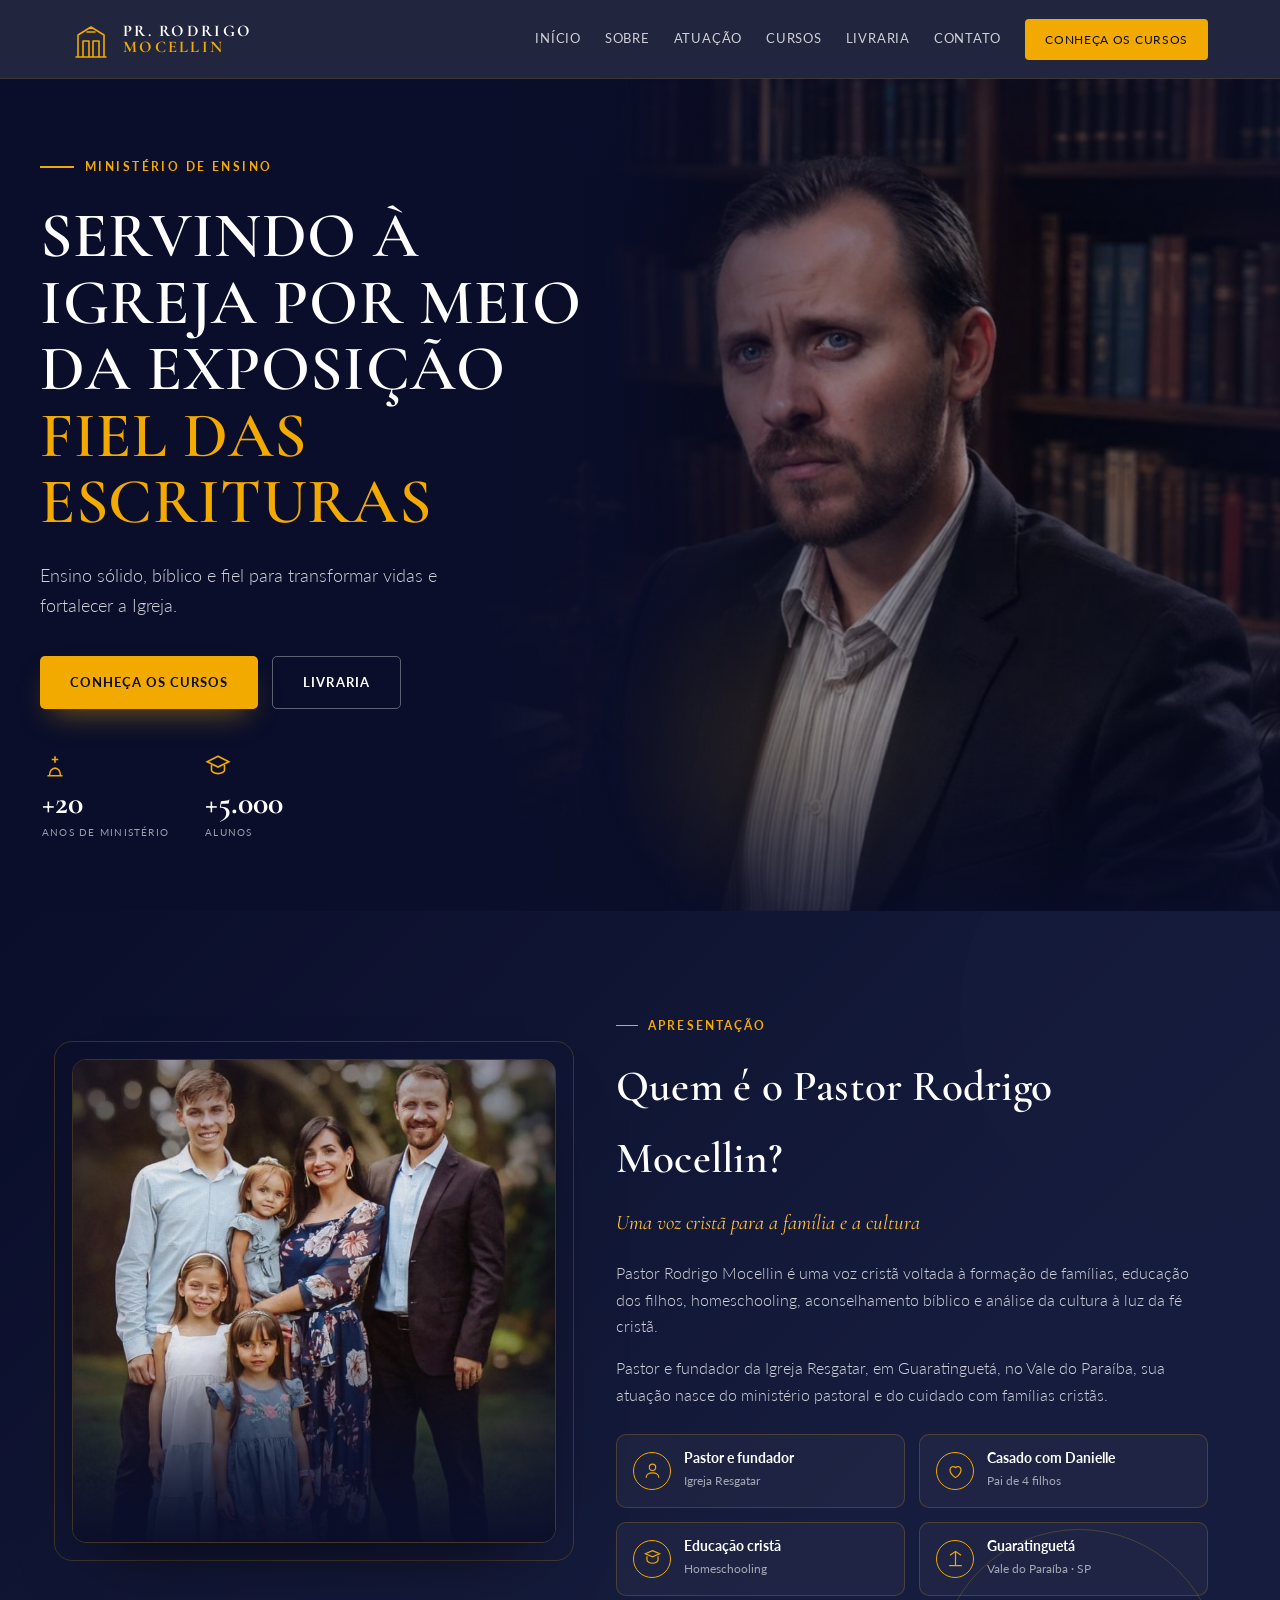
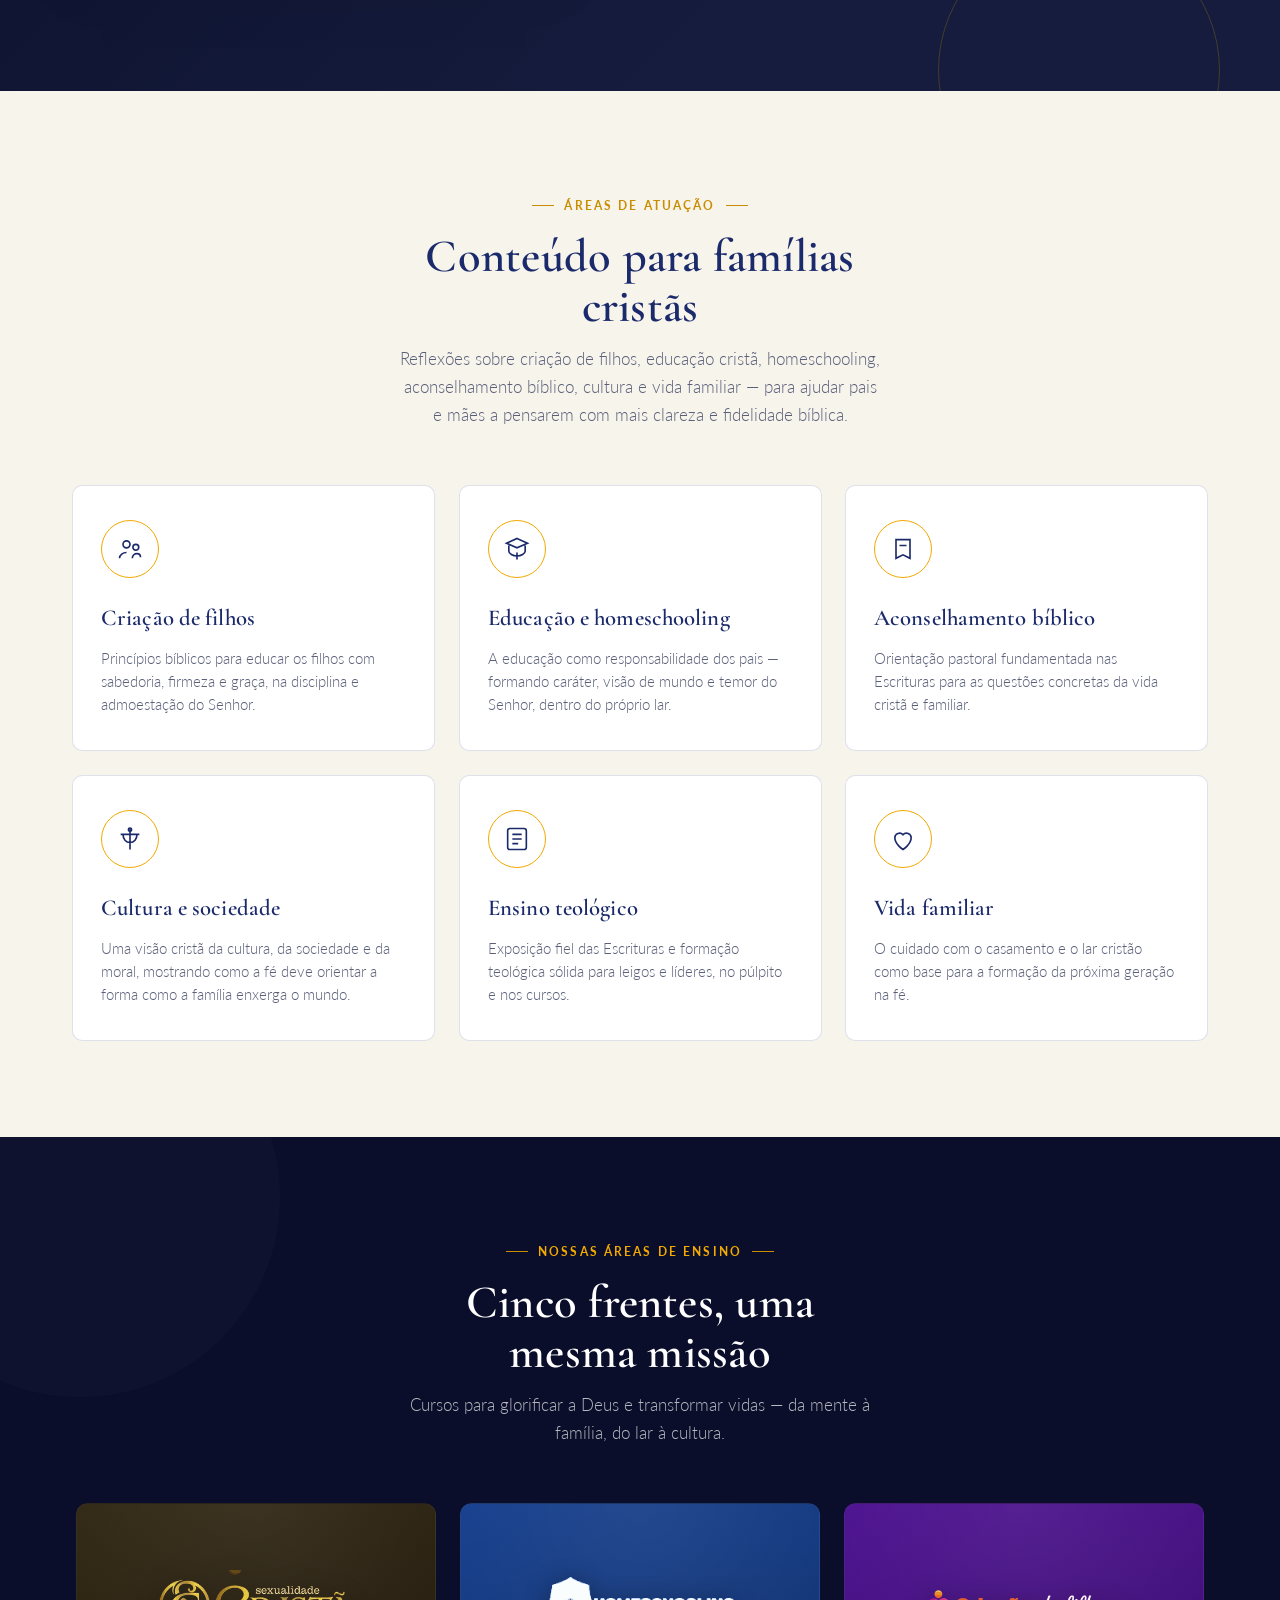
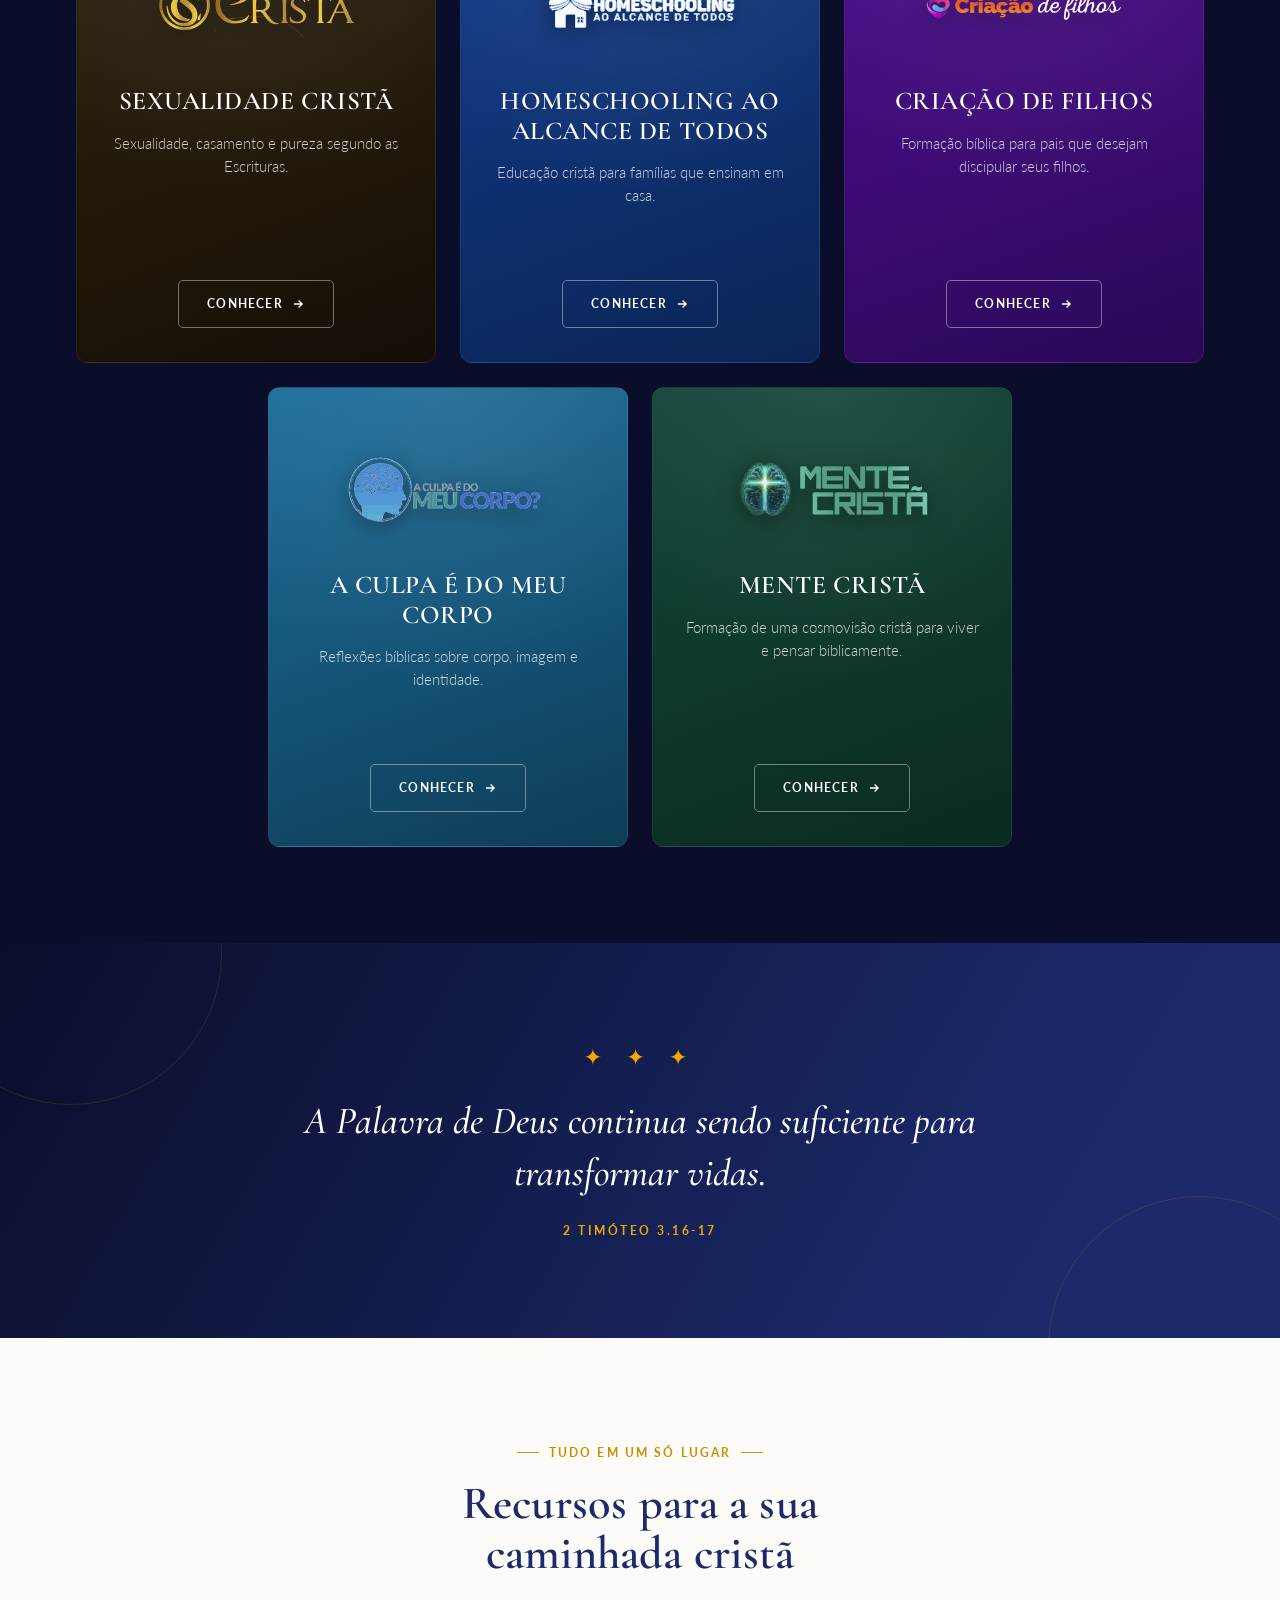
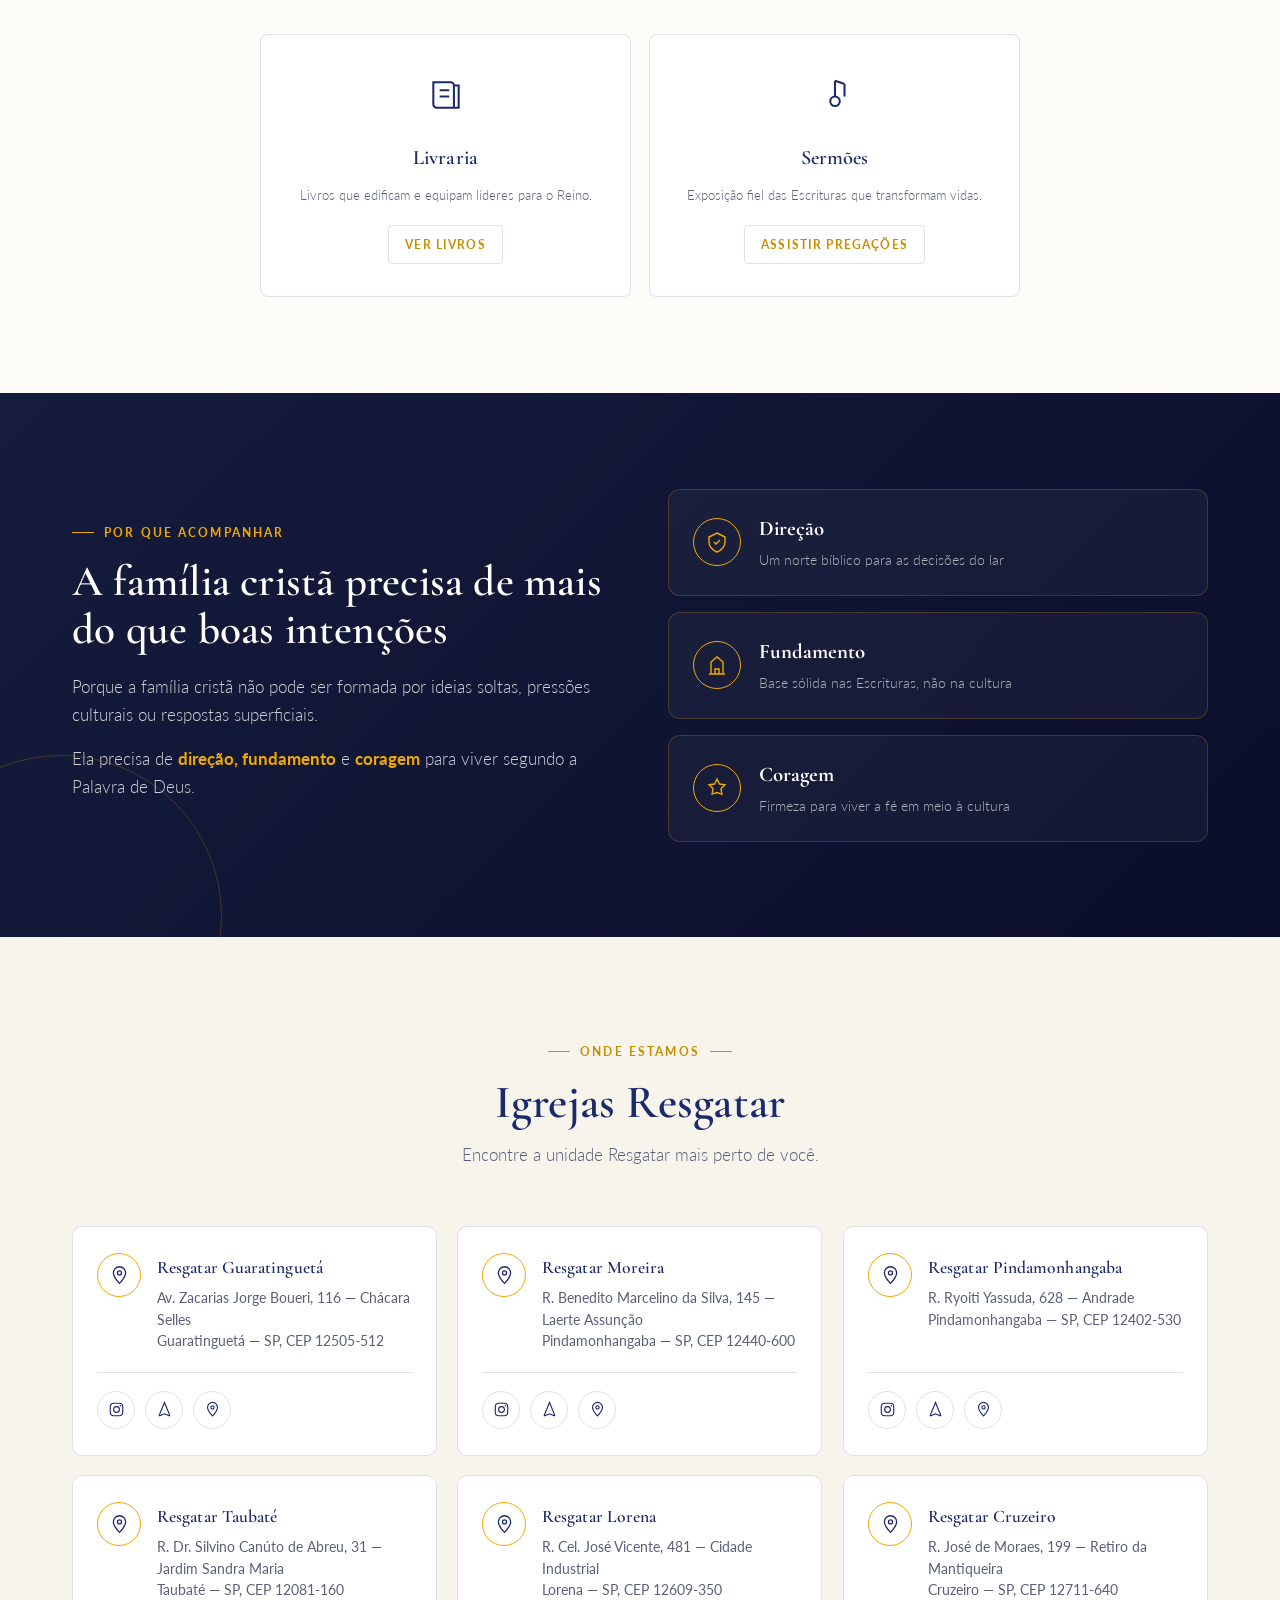
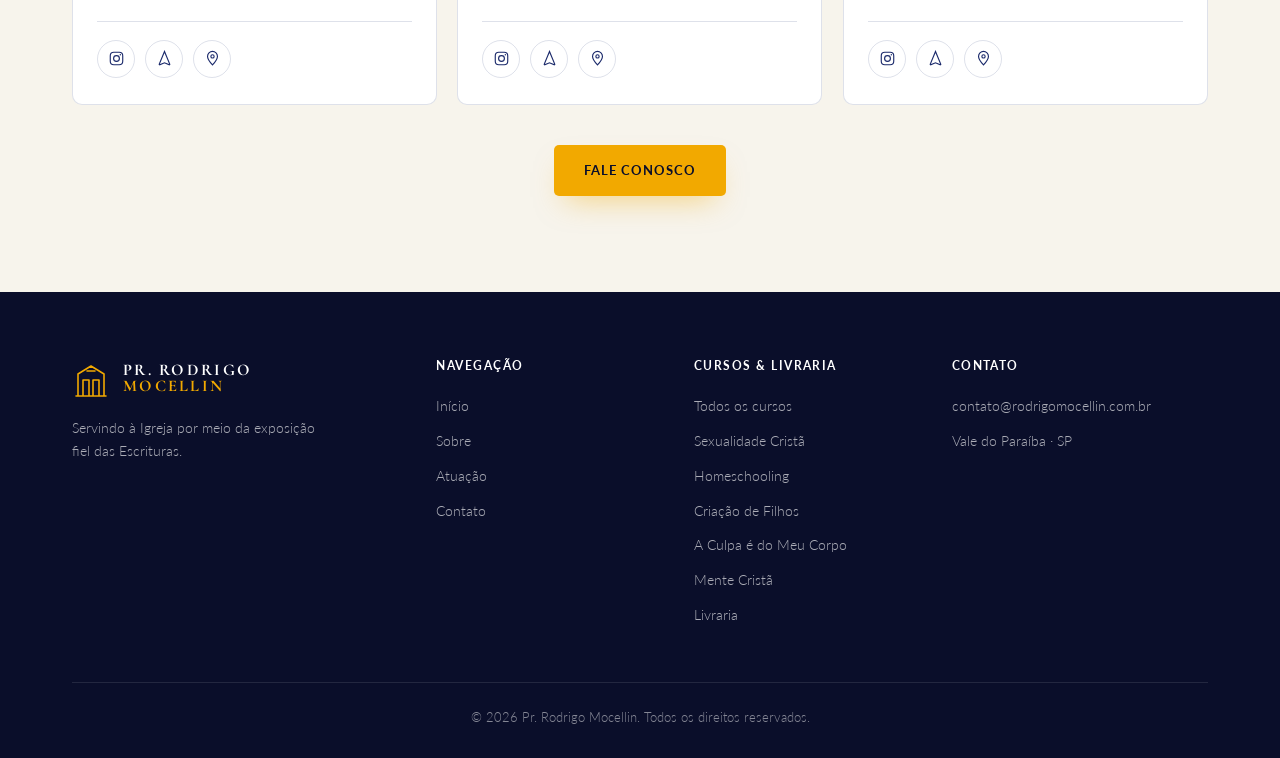
==== index.html @ e019bb08 "Prepara Black Friday (desligada ate configurar datas e links) - black-friday.js: configuracao centra" ====
<!DOCTYPE html>
<html lang="pt-BR">
<head>
<meta charset="UTF-8">
<meta name="viewport" content="width=device-width, initial-scale=1.0">
<title>Pr. Rodrigo Mocellin — Servindo à Igreja pela exposição fiel das Escrituras</title>
<meta name="description" content="Voz cristã voltada à formação de famílias, educação dos filhos, homeschooling, aconselhamento bíblico e análise da cultura à luz da fé cristã.">
<link rel="canonical" href="https://prmocellin.netlify.app/">
<link rel="icon" type="image/svg+xml" href="data:image/svg+xml,%3Csvg xmlns='http://www.w3.org/2000/svg' viewBox='0 0 44 44'%3E%3Crect width='44' height='44' rx='9' fill='%230A0E2A'/%3E%3Cpath d='M7 40h30M9 40V18l13-8 13 8v22M14 40V24h6v16M24 40V24h6v16M18 15h8' stroke='%23F2A900' stroke-width='1.8' stroke-linecap='round' stroke-linejoin='round' fill='none'/%3E%3C/svg%3E">
<meta property="og:type" content="website">
<meta property="og:locale" content="pt_BR">
<meta property="og:site_name" content="Pr. Rodrigo Mocellin">
<meta property="og:title" content="Pr. Rodrigo Mocellin — Servindo à Igreja pela exposição fiel das Escrituras">
<meta property="og:description" content="Voz cristã voltada à formação de famílias, educação dos filhos, homeschooling, aconselhamento bíblico e análise da cultura à luz da fé cristã.">
<meta property="og:url" content="https://prmocellin.netlify.app/">
<meta property="og:image" content="https://prmocellin.netlify.app/og-image.jpg">
<meta property="og:image:width" content="1200">
<meta property="og:image:height" content="630">
<meta name="twitter:card" content="summary_large_image">
<meta name="twitter:title" content="Pr. Rodrigo Mocellin — Servindo à Igreja pela exposição fiel das Escrituras">
<meta name="twitter:description" content="Voz cristã voltada à formação de famílias, educação dos filhos, homeschooling, aconselhamento bíblico e análise da cultura à luz da fé cristã.">
<meta name="twitter:image" content="https://prmocellin.netlify.app/og-image.jpg">
<link rel="preconnect" href="https://fonts.googleapis.com">
<link rel="preconnect" href="https://fonts.gstatic.com" crossorigin>
<link href="https://fonts.googleapis.com/css2?family=Cormorant+Garamond:ital,wght@0,400;0,500;0,600;0,700;1,400;1,500&family=Lato:wght@300;400;700;900&display=swap" rel="stylesheet">
<style>
  :root{
    --navy:#1B2A6B;--navy-2:#24357F;--dark:#0A0E2A;--dark-2:#111633;--dark-3:#161C3D;
    --gold:#F2A900;--gold-soft:#FFC13D;--gold-deep:#C98D00;
    --cream:#F7F4EC;--cream-2:#EFEADD;--paper:#FCFBF8;
    --ink:#14172E;--muted:#5B6079;--line:rgba(27,42,107,.14);--line-d:rgba(242,169,0,.22);
    --display:'Cormorant Garamond',Georgia,serif;--body:'Lato',system-ui,sans-serif;
  }
  *{margin:0;padding:0;box-sizing:border-box}
  html{scroll-behavior:smooth}
  html{overflow-x:hidden}
  body{font-family:var(--body);color:var(--ink);background:var(--paper);line-height:1.65;-webkit-font-smoothing:antialiased;overflow-x:hidden}
  a{color:inherit;text-decoration:none}img{max-width:100%;display:block}
  .wrap{max-width:1200px;margin:0 auto;padding:0 32px}
  h1,h2,h3,h4{font-family:var(--display);font-weight:600;letter-spacing:.005em}
  .orn-line{display:inline-block;width:70px;height:3px;background:var(--gold);border-radius:2px}
  /* Header */
  header{position:sticky;top:0;z-index:60;background:rgba(10,14,42,.9);backdrop-filter:blur(12px);border-bottom:1px solid rgba(242,169,0,.14)}
  .nav{display:flex;align-items:center;justify-content:space-between;height:78px;gap:24px}
  .logo-mark{display:flex;align-items:center;gap:13px;color:#fff;flex:none}
  .logo-ico{width:38px;height:44px;flex:none}.logo-ico svg{width:100%;height:100%}
  .logo-mark .lt{font-family:var(--display);line-height:1;font-weight:700}
  .logo-mark .lt .a{font-size:1.02rem;letter-spacing:.14em;color:#fff}
  .logo-mark .lt .b{font-size:1.02rem;letter-spacing:.14em;color:var(--gold)}
  .nav-links{display:flex;gap:24px;align-items:center;margin-left:auto}
  .nav-links a{font-size:.8rem;letter-spacing:.06em;text-transform:uppercase;color:rgba(255,255,255,.78);font-weight:400;transition:color .2s}
  .nav-links a:hover{color:var(--gold)}
  .nav-cta{position:relative;overflow:hidden;background:var(--gold);color:var(--dark)!important;padding:11px 20px;border-radius:4px;font-size:.72rem!important;font-weight:700;letter-spacing:.08em}
  .nav-cta:hover{background:var(--gold-soft)}
  .menu-btn{display:none;background:none;border:0;cursor:pointer;font-size:1.5rem;color:#fff}
  /* menu mobile drawer */
  .mobile-menu{position:fixed;inset:0;z-index:70;background:rgba(10,14,42,.98);backdrop-filter:blur(8px);display:flex;flex-direction:column;padding:90px 32px 40px;transform:translateX(100%);transition:transform .35s cubic-bezier(.22,.61,.36,1);visibility:hidden}
  .mobile-menu.open{transform:translateX(0);visibility:visible}
  .mobile-menu a{color:#fff;font-family:var(--display);font-size:1.5rem;padding:16px 0;border-bottom:1px solid rgba(255,255,255,.1);transition:color .2s}
  .mobile-menu a:hover,.mobile-menu a:active{color:var(--gold)}
  .mobile-menu .mm-cta{margin-top:24px;background:var(--gold);color:var(--dark);text-align:center;border-radius:6px;border:0;font-family:var(--body);font-weight:700;text-transform:uppercase;font-size:.9rem;letter-spacing:.06em}
  .mm-close{position:absolute;top:22px;right:26px;background:none;border:0;color:#fff;font-size:2.2rem;cursor:pointer;line-height:1}
  /* Hero */
  .hero{position:relative;background:var(--dark);color:#fff;overflow:hidden;min-height:640px;display:flex;align-items:center}
  .hero-bg{position:absolute;inset:0;z-index:0}
  .hero-bg img{position:absolute;right:0;top:0;height:100%;width:62%;object-fit:cover;object-position:center 20%}
  /* degradê que funde a foto ao fundo escuro pela esquerda e bordas */
  .hero-bg::after{content:"";position:absolute;inset:0;background:linear-gradient(90deg,var(--dark) 0%,var(--dark) 38%,rgba(10,14,42,.92) 48%,rgba(10,14,42,.45) 64%,rgba(10,14,42,.35) 82%,rgba(10,14,42,.6) 100%)}
  .hero-bg::before{content:"";position:absolute;inset:0;z-index:1;background:linear-gradient(180deg,rgba(10,14,42,.4) 0%,transparent 20%,transparent 75%,rgba(10,14,42,.75) 100%)}
  .hero-inner{display:grid;grid-template-columns:1fr;gap:40px;align-items:center;padding:70px 0;position:relative;z-index:2;width:100%}
  .hero-copy{max-width:600px}
  .hero .eyebrow{display:inline-flex;align-items:center;gap:11px;font-size:.76rem;font-weight:700;letter-spacing:.2em;text-transform:uppercase;color:var(--gold);margin-bottom:26px;font-family:var(--body)}
  .hero .eyebrow::before{content:"";width:34px;height:2px;background:var(--gold)}
  .hero h1{font-weight:600;font-size:clamp(2.6rem,5vw,4rem);line-height:1.04;letter-spacing:.01em;margin-bottom:24px;text-transform:uppercase}
  .hero h1 .gold{color:var(--gold)}
  .hero p.lead{font-size:1.14rem;color:rgba(255,255,255,.8);max-width:44ch;margin-bottom:36px;font-weight:300}
  .btn-row{display:flex;gap:14px;flex-wrap:wrap}
  .btn{display:inline-flex;align-items:center;gap:9px;padding:15px 30px;border-radius:5px;font-weight:700;font-size:.8rem;letter-spacing:.08em;text-transform:uppercase;transition:transform .18s,box-shadow .18s,background .2s;cursor:pointer;border:0;font-family:var(--body)}
  .btn-primary{background:var(--gold);color:var(--dark);box-shadow:0 14px 30px -12px rgba(242,169,0,.5)}
  .btn-primary:hover{transform:translateY(-2px);background:var(--gold-soft)}
  .btn-ghost{border:1.5px solid rgba(255,255,255,.34);color:#fff}
  .btn-ghost:hover{border-color:var(--gold);color:var(--gold)}
  /* Hero photo com biblioteca */
  .hero-photo{position:relative;justify-self:center;width:440px;max-width:100%}
  .hero-photo .lib{position:absolute;inset:-30px -20px 0 -20px;border-radius:16px;overflow:hidden;z-index:0}
  .hero-photo .lib img{width:100%;height:100%;object-fit:cover}
  .hero-photo .lib::after{content:"";position:absolute;inset:0;background:linear-gradient(180deg,rgba(10,14,42,.2) 40%,rgba(10,14,42,.95));}
  .hero-photo .person{position:relative;z-index:1;width:100%}
  .hero-photo .person img{width:100%;-webkit-mask-image:linear-gradient(180deg,#000 82%,transparent);mask-image:linear-gradient(180deg,#000 82%,transparent)}
  .hero-photo .ring{position:absolute;z-index:2;width:130px;height:130px;border:1.5px solid var(--line-d);border-radius:50%;bottom:30px;right:-24px}
  .hero-photo .quote{position:absolute;z-index:3;left:-24px;bottom:60px;background:rgba(10,14,42,.9);border:1px solid var(--line-d);border-radius:10px;padding:14px 18px;max-width:210px;backdrop-filter:blur(4px)}
  .hero-photo .quote p{font-family:var(--display);font-style:italic;font-size:1rem;color:#fff;line-height:1.3}
  .hero-photo .quote span{font-size:.66rem;letter-spacing:.14em;text-transform:uppercase;color:var(--gold);font-weight:700}
  /* Stats */
  .stats{background:var(--dark-2);border-top:1px solid rgba(242,169,0,.16);border-bottom:1px solid rgba(242,169,0,.16)}
  .stats-grid{display:grid;grid-template-columns:repeat(4,1fr);gap:20px;padding:34px 0}
  .stat{text-align:center;position:relative}
  .stat:not(:last-child)::after{content:"";position:absolute;right:-10px;top:14%;height:72%;width:1px;background:rgba(255,255,255,.12)}
  .stat .n{font-family:var(--display);font-size:2.5rem;font-weight:700;color:var(--gold);line-height:1}
  .stat .l{font-size:.72rem;letter-spacing:.14em;text-transform:uppercase;color:rgba(255,255,255,.62);margin-top:8px}
  /* Section base */
  section.blk{padding:96px 0}
  .sec-head{text-align:center;max-width:54ch;margin:0 auto 56px}
  .sec-head .kick{display:inline-flex;align-items:center;gap:10px;font-size:.74rem;font-weight:700;letter-spacing:.18em;text-transform:uppercase;color:var(--gold-deep);margin-bottom:16px;font-family:var(--body)}
  .sec-head .kick::before,.sec-head .kick::after{content:"";width:22px;height:1px;background:var(--gold-deep)}
  .sec-head h2{font-size:clamp(2.1rem,3.8vw,2.9rem);color:var(--navy);line-height:1.08}
  .sec-head.on-dark h2{color:#fff}
  .sec-head p{color:var(--muted);margin-top:14px;font-size:1.05rem;font-weight:300}
  .sec-head.on-dark p{color:rgba(255,255,255,.72)}
  /* SOBRE / Apresentação (dark, foto + texto) */
  .about{background:linear-gradient(135deg,var(--dark),var(--dark-3) 70%);color:#fff;position:relative;overflow:hidden}
  .about::before{content:"";position:absolute;width:440px;height:440px;border-radius:50%;background:#161C3D;opacity:.5;top:-120px;right:-120px}
  .about::after{content:"";position:absolute;width:280px;height:280px;border-radius:50%;border:1px solid var(--line-d);bottom:-120px;right:60px}
  .about-grid{display:grid;grid-template-columns:.9fr 1.1fr;gap:60px;align-items:center;position:relative;z-index:2}
  .about-photo{position:relative}
  .about-photo::before{content:"";position:absolute;inset:-18px;border:1.5px solid var(--line-d);border-radius:18px;z-index:0}
  .about-photo .person{position:relative;z-index:1;border-radius:14px;overflow:hidden;border:1px solid var(--line-d);box-shadow:0 30px 70px -30px rgba(0,0,0,.7)}
  .about-photo .person img{width:100%;height:auto;display:block}
  /* suavização da foto de família: degradê nas bordas para fundir com a seção escura */
  .about-photo .person-family::after{content:"";position:absolute;inset:0;background:
    linear-gradient(180deg,rgba(10,14,42,.35) 0%,transparent 22%,transparent 62%,rgba(10,14,42,.55) 88%,rgba(10,14,42,.85) 100%),
    linear-gradient(90deg,rgba(10,14,42,.4) 0%,transparent 16%,transparent 84%,rgba(10,14,42,.4) 100%);
    pointer-events:none}
  .about-photo .person-family img{filter:saturate(.92) contrast(.98)}
  .about-photo .fam-fade{position:absolute;left:0;right:0;bottom:0;height:40%;z-index:2;background:linear-gradient(180deg,transparent,rgba(10,14,42,.9));pointer-events:none}
  .about .kick{color:var(--gold);display:inline-flex;align-items:center;gap:10px;font-size:.74rem;font-weight:700;letter-spacing:.18em;text-transform:uppercase;margin-bottom:16px}
  .about .kick::before{content:"";width:22px;height:1px;background:var(--gold)}
  .about h2{font-size:clamp(2rem,3.6vw,2.7rem);margin-bottom:12px}
  .about .sub{color:var(--gold-soft);font-family:var(--display);font-style:italic;font-size:1.3rem;margin-bottom:20px}
  .about p{color:rgba(255,255,255,.8);margin-bottom:16px;font-weight:300}
  .about-facts{display:grid;grid-template-columns:1fr 1fr;gap:14px;margin-top:26px}
  .fact{display:flex;align-items:center;gap:13px;background:rgba(255,255,255,.04);border:1px solid var(--line-d);border-radius:10px;padding:14px 16px}
  .fact .fi{width:38px;height:38px;border:1.5px solid var(--gold);border-radius:50%;display:grid;place-items:center;flex:none}
  .fact .fi svg{width:19px;height:19px;stroke:var(--gold);stroke-width:1.5;fill:none}
  .fact b{font-size:.9rem;color:#fff;font-weight:700;display:block;line-height:1.2}
  .fact span{font-size:.76rem;color:rgba(255,255,255,.6)}
  /* Pilares (temas de atuação) — cards claros */
  .pillars{background:var(--cream)}
  .pillars-grid{display:grid;grid-template-columns:repeat(3,1fr);gap:24px}
  .pillar{background:#fff;border:1px solid var(--line);border-radius:10px;padding:34px 28px;transition:transform .2s,box-shadow .2s,border-color .2s;position:relative;overflow:hidden}
  .pillar::before{content:"";position:absolute;top:0;left:0;width:100%;height:3px;background:var(--gold);transform:scaleX(0);transform-origin:left;transition:transform .25s}
  .pillar:hover{transform:translateY(-5px);box-shadow:0 24px 48px -26px rgba(27,42,107,.4);border-color:var(--gold)}
  .pillar:hover::before{transform:scaleX(1)}
  .pillar .pi{width:58px;height:58px;border:1.5px solid var(--gold);border-radius:50%;display:grid;place-items:center;margin-bottom:22px}
  .pillar .pi svg{width:28px;height:28px;stroke:var(--navy);stroke-width:1.4;fill:none}
  .pillar h3{font-size:1.42rem;color:var(--navy);margin-bottom:10px}
  .pillar p{font-size:.92rem;color:var(--muted);font-weight:300;line-height:1.55}
  /* Verse */
  .verse{background:linear-gradient(120deg,var(--dark),var(--navy) 80%);color:#fff;text-align:center;position:relative;overflow:hidden}
  .verse::before,.verse::after{content:"";position:absolute;width:300px;height:300px;border-radius:50%;border:1px solid rgba(242,169,0,.14)}
  .verse::before{top:-140px;left:-80px}.verse::after{bottom:-160px;right:-70px}
  .verse .wrap{position:relative;max-width:830px}
  .verse .orn{color:var(--gold);font-size:1.4rem;letter-spacing:.4em;margin-bottom:20px}
  .verse blockquote{font-family:var(--display);font-style:italic;font-size:clamp(1.6rem,3.2vw,2.4rem);line-height:1.35;font-weight:500}
  .verse cite{display:block;margin-top:22px;font-style:normal;font-size:.78rem;letter-spacing:.2em;text-transform:uppercase;color:var(--gold);font-family:var(--body);font-weight:700}
  /* Hub cards */
  .hub{background:var(--paper)}
  .hub-grid{display:grid;grid-template-columns:repeat(2,1fr);gap:18px;max-width:760px;margin:0 auto}
  .hub-card{background:#fff;border:1px solid var(--line);border-radius:8px;padding:32px 22px;text-align:center;transition:transform .2s,box-shadow .2s,border-color .2s;display:flex;flex-direction:column;align-items:center}
  .hub-card:hover{transform:translateY(-5px);box-shadow:0 22px 44px -24px rgba(27,42,107,.4);border-color:var(--gold)}
  .hub-ico{width:56px;height:56px;display:grid;place-items:center;margin-bottom:18px}
  .hub-ico svg{width:38px;height:38px;stroke:var(--navy);stroke-width:1.3;fill:none}
  .hub-card h3{font-size:1.28rem;color:var(--navy);margin-bottom:10px}
  .hub-card p{font-size:.84rem;color:var(--muted);margin-bottom:20px;flex:1;font-weight:300;line-height:1.5}
  .hub-card .lk{font-size:.72rem;font-weight:700;letter-spacing:.1em;text-transform:uppercase;color:var(--gold-deep);border:1.5px solid var(--line);padding:9px 16px;border-radius:4px;transition:background .2s,color .2s,border-color .2s}
  .hub-card:hover .lk{background:var(--navy);color:#fff;border-color:var(--navy)}
  /* Why follow (dark, com destaque dourado) */
  .why{background:linear-gradient(135deg,var(--dark-3),var(--dark));color:#fff;position:relative;overflow:hidden}
  .why::after{content:"";position:absolute;width:320px;height:320px;border-radius:50%;border:1px solid var(--line-d);bottom:-140px;left:-100px}
  .why-grid{display:grid;grid-template-columns:1fr 1fr;gap:56px;align-items:center;position:relative;z-index:2}
  .why .kick{color:var(--gold);display:inline-flex;align-items:center;gap:10px;font-size:.74rem;font-weight:700;letter-spacing:.18em;text-transform:uppercase;margin-bottom:16px}
  .why .kick::before{content:"";width:22px;height:1px;background:var(--gold)}
  .why h2{font-size:clamp(2rem,3.6vw,2.7rem);margin-bottom:20px;line-height:1.1}
  .why p{color:rgba(255,255,255,.8);font-weight:300;font-size:1.06rem;margin-bottom:16px}
  .why p .hl{color:var(--gold);font-weight:700}
  .why-pillars{display:flex;flex-direction:column;gap:16px}
  .wp{display:flex;gap:18px;align-items:center;background:rgba(255,255,255,.04);border:1px solid var(--line-d);border-radius:12px;padding:22px 24px}
  .wp .wi{width:48px;height:48px;border:1.5px solid var(--gold);border-radius:50%;display:grid;place-items:center;flex:none}
  .wp .wi svg{width:24px;height:24px;stroke:var(--gold);stroke-width:1.4;fill:none}
  .wp b{font-family:var(--display);font-size:1.3rem;color:#fff;display:block}
  .wp span{font-size:.86rem;color:rgba(255,255,255,.66);font-weight:300}
  /* Igrejas Resgatar */
  .news{background:var(--cream);padding:96px 0}
  .church-grid{display:grid;grid-template-columns:repeat(3,1fr);gap:20px;margin-top:8px}
  .church-card{background:#fff;border:1px solid var(--line);border-radius:10px;padding:26px 24px;display:flex;flex-direction:column;transition:border-color .25s,transform .25s,box-shadow .25s}
  .church-card:hover{border-color:var(--gold);transform:translateY(-4px);box-shadow:0 20px 40px -24px rgba(27,42,107,.35)}
  .church-top{display:flex;gap:16px;align-items:flex-start;margin-bottom:20px}
  .church-card .ci{width:44px;height:44px;border:1.5px solid var(--gold);border-radius:50%;display:grid;place-items:center;flex:none}
  .church-card .ci svg{width:21px;height:21px;stroke:var(--navy);stroke-width:1.5;fill:none}
  .church-card h4{font-size:1.1rem;color:var(--navy);margin-bottom:5px}
  .church-card address{font-style:normal;font-size:.87rem;color:var(--muted);line-height:1.55}
  .church-actions{display:flex;gap:10px;margin-top:auto;padding-top:18px;border-top:1px solid var(--line)}
  .church-actions a{width:38px;height:38px;border-radius:50%;border:1.5px solid var(--line);display:grid;place-items:center;color:var(--navy);transition:background .2s,border-color .2s,color .2s,transform .2s}
  .church-actions a:hover{background:var(--gold);border-color:var(--gold);color:var(--dark);transform:translateY(-2px)}
  .church-actions svg{width:17px;height:17px;stroke:currentColor;fill:none;stroke-width:1.6}
  .church-cta{text-align:center;margin-top:40px}
  /* Footer */
  footer{background:var(--dark);color:rgba(255,255,255,.66);padding:64px 0 30px}
  .foot-grid{display:grid;grid-template-columns:1.5fr 1fr 1fr 1.2fr;gap:44px;margin-bottom:44px}
  .foot-brand .logo-mark{margin-bottom:16px}
  .foot-brand p{font-size:.88rem;max-width:32ch;font-weight:300}
  .foot-col h5{color:#fff;font-size:.76rem;letter-spacing:.12em;text-transform:uppercase;margin-bottom:18px;font-family:var(--body);font-weight:700}
  .foot-col a{display:block;font-size:.9rem;margin-bottom:11px;font-weight:300;transition:color .2s}
  .foot-col a:hover{color:var(--gold)}
  .foot-contact div{font-size:.9rem;margin-bottom:11px;font-weight:300}
  .foot-bottom{border-top:1px solid rgba(255,255,255,.1);padding-top:24px;text-align:center;font-size:.82rem;color:rgba(255,255,255,.5);font-weight:300}

  /* hero stats inline (estilo modelo) */
  .hero-stats{display:flex;gap:34px;margin-top:44px;flex-wrap:wrap}
  .hstat{text-align:left;position:relative;padding-left:2px}
  .hstat .hi{display:inline-flex;color:var(--gold);margin-bottom:8px}
  .hstat .hi svg{width:26px;height:26px}
  .hstat .n{font-family:var(--display);font-size:2rem;font-weight:700;color:#fff;line-height:1}
  .hstat .l{font-size:.64rem;letter-spacing:.12em;text-transform:uppercase;color:rgba(255,255,255,.6);margin-top:5px}
  /* ============ ÁREAS DE ENSINO (cards de cursos) ============ */
  .areas{background:var(--dark);color:#fff;position:relative;overflow:hidden}
  .areas::before{content:"";position:absolute;width:400px;height:400px;border-radius:50%;background:#141A38;opacity:.4;top:-140px;left:-120px}
  .areas .sec-head h2{color:#fff}
  .areas .sec-head p{color:rgba(255,255,255,.7)}
  .areas .sec-head .kick{color:var(--gold)}
  .courses-row{display:flex;flex-wrap:wrap;justify-content:center;gap:24px;position:relative;z-index:2}
  .ccard{position:relative;border-radius:12px;overflow:hidden;flex:1 1 320px;max-width:360px;min-height:460px;display:flex;flex-direction:column;align-items:center;text-align:center;padding:44px 30px 34px;background:var(--cc,linear-gradient(160deg,#1B2A6B,#0A0E2A));border:1px solid rgba(255,255,255,.08);transition:transform .28s cubic-bezier(.22,.61,.36,1),box-shadow .28s}
  .ccard::before{content:"";position:absolute;inset:0;background:var(--cc,#1B2A6B);opacity:.92;z-index:0}
  .ccard::after{content:"";position:absolute;inset:0;background:radial-gradient(circle at 50% 0%,rgba(255,255,255,.08),transparent 60%);z-index:0}
  .ccard:hover{transform:translateY(-8px);box-shadow:0 30px 60px -26px rgba(0,0,0,.7)}
  .ccard > *{position:relative;z-index:1}
  .ccard .clogo{height:112px;display:flex;align-items:center;justify-content:center;margin-bottom:26px}
  .ccard .clogo img{max-height:112px;max-width:210px;object-fit:contain;filter:drop-shadow(0 4px 12px rgba(0,0,0,.4))}
  .ccard h3{font-family:var(--display);font-size:1.6rem;font-weight:600;line-height:1.16;margin-bottom:16px;color:#fff;text-transform:uppercase;letter-spacing:.02em}
  .ccard p{font-size:.92rem;color:rgba(255,255,255,.78);font-weight:300;line-height:1.55;flex:1;margin-bottom:26px}
  .ccard .cbtn{display:inline-flex;align-items:center;gap:8px;font-size:.76rem;font-weight:700;letter-spacing:.1em;text-transform:uppercase;color:#fff;border:1.5px solid rgba(255,255,255,.4);padding:13px 28px;border-radius:5px;transition:background .25s,color .25s,border-color .25s}
  .ccard .cbtn svg{width:14px;height:14px;transition:transform .25s}
  .ccard:hover .cbtn{background:var(--gold);color:var(--dark);border-color:var(--gold)}
  .ccard:hover .cbtn svg{transform:translateX(4px)}
  /* ============ ANIMAÇÕES ============ */
  @keyframes heroZoom{from{opacity:0;transform:scale(1.08)}to{opacity:1;transform:scale(1)}}
  @keyframes fadeUp{from{opacity:0;transform:translateY(34px)}to{opacity:1;transform:translateY(0)}}
  @keyframes fadeIn{from{opacity:0}to{opacity:1}}
  @keyframes scaleIn{from{opacity:0;transform:scale(.94)}to{opacity:1;transform:scale(1)}}
  @keyframes slideL{from{opacity:0;transform:translateX(40px)}to{opacity:1;transform:translateX(0)}}
  @keyframes slideR{from{opacity:0;transform:translateX(-40px)}to{opacity:1;transform:translateX(0)}}
  @keyframes glowPulse{0%,100%{opacity:.5}50%{opacity:.9}}
  @keyframes floaty{0%,100%{transform:translateY(0)}50%{transform:translateY(-10px)}}
  @keyframes shimmer{0%{background-position:200% 0}100%{background-position:-200% 0}}
  @keyframes ringExpand{0%{transform:scale(.8);opacity:.5}100%{transform:scale(1.15);opacity:0}}
  /* estado inicial dos reveals — SÓ escondem se JS estiver pronto (.js-ready) */
  .js-ready .reveal,.js-ready .reveal-l,.js-ready .reveal-r,.js-ready .reveal-s{opacity:0;will-change:opacity,transform}
  .js-ready .reveal.in{animation:fadeUp .8s cubic-bezier(.22,.61,.36,1) forwards}
  .js-ready .reveal-l.in{animation:slideL .8s cubic-bezier(.22,.61,.36,1) forwards}
  .js-ready .reveal-r.in{animation:slideR .8s cubic-bezier(.22,.61,.36,1) forwards}
  .js-ready .reveal-s.in{animation:scaleIn .7s cubic-bezier(.22,.61,.36,1) forwards}
  /* fallback de segurança: se algo ficar preso, aparece após 3s */
  .reveal,.reveal-l,.reveal-r,.reveal-s{opacity:1}
  /* delays em cascata */
  .d1{animation-delay:.08s}.d2{animation-delay:.16s}.d3{animation-delay:.24s}
  .d4{animation-delay:.32s}.d5{animation-delay:.40s}.d6{animation-delay:.48s}
  /* hero entra na carga */
  .hero-copy .eyebrow{animation:fadeUp .7s ease .1s both}
  .hero-copy h1{animation:fadeUp .8s ease .22s both}
  .hero-copy p.lead{animation:fadeUp .8s ease .38s both}
  .hero-copy .btn-row{animation:fadeUp .8s ease .52s both}
  .hero-stats{animation:fadeUp .8s ease .66s both}
  .hero-bg img{animation:heroZoom 1.4s cubic-bezier(.22,.61,.36,1) both}
  /* brilho pulsante no hero */
  .hero::before{content:"";position:absolute;width:420px;height:420px;border-radius:50%;background:radial-gradient(circle,rgba(242,169,0,.1),transparent 64%);bottom:-6%;right:22%;animation:glowPulse 6s ease-in-out infinite;z-index:1;pointer-events:none}
  /* botões micro-interação */
  .btn{position:relative;overflow:hidden}
  .btn::after{content:"";position:absolute;top:0;left:0;width:100%;height:100%;background:linear-gradient(120deg,transparent,rgba(255,255,255,.28),transparent);background-size:200% 100%;opacity:0;transition:opacity .3s}
  .btn:hover::after{opacity:1;animation:shimmer 1.1s ease}
  /* cards levitam levemente + ícone anima */
  .pillar .pi,.hub-ico,.fact .fi,.wp .wi{transition:transform .35s cubic-bezier(.34,1.56,.64,1)}
  .pillar:hover .pi{transform:rotate(-6deg) scale(1.08)}
  .hub-card:hover .hub-ico{transform:translateY(-4px) scale(1.08)}
  .wp:hover .wi{transform:scale(1.1)}
  .fact:hover{border-color:var(--gold);transition:border-color .3s}
  /* stat number com leve brilho ao revelar */
  .stat .n{transition:text-shadow .4s}
  .stats.in .stat .n{text-shadow:0 0 24px rgba(242,169,0,.35)}
  /* biblioteca parallax */
  .hero-photo .lib img{transition:transform .1s linear}
  /* nav link underline animado */
  .nav-links a:not(.nav-cta){position:relative}
  .nav-links a:not(.nav-cta)::after{content:"";position:absolute;left:0;bottom:-6px;width:100%;height:1.5px;background:var(--gold);transform:scaleX(0);transform-origin:right;transition:transform .3s}
  .nav-links a:not(.nav-cta):hover::after{transform:scaleX(1);transform-origin:left}
  /* header encolhe no scroll */
  header{transition:height .3s,background .3s}
  header.shrink .nav{height:64px}
  /* ============ CTA FLUTUANTE ============ */
  /* fica escondido até passar do hero, some de novo perto do #contato/rodapé (já têm CTA próprio) */
  .float-cta{position:fixed;right:22px;bottom:22px;z-index:65;background:var(--gold);color:var(--dark);width:52px;height:52px;border-radius:50px;font-family:var(--body);font-weight:700;font-size:.76rem;letter-spacing:.06em;text-transform:uppercase;white-space:nowrap;box-shadow:0 16px 36px -14px rgba(242,169,0,.7);opacity:0;transform:translateY(14px) scale(.9);pointer-events:none;transition:transform .3s,background .3s,width .3s ease,opacity .3s}
  .float-cta.show{opacity:1;transform:translateY(0) scale(1);pointer-events:auto}
  .float-cta-inner{display:flex;align-items:center;width:100%;height:100%;overflow:hidden;border-radius:inherit}
  .float-cta svg{width:19px;height:19px;flex:none;margin:0 16.5px}
  .float-cta-label{max-width:0;overflow:hidden;transition:max-width .3s ease}
  @media(hover:hover){
    .float-cta:hover{width:200px;background:var(--gold-soft)}
    .float-cta:hover svg{margin:0 0 0 16px}
    .float-cta:hover .float-cta-label{max-width:160px;padding-right:18px}
  }
  .float-cta-ring{position:absolute;inset:0;border-radius:50px;border:2px solid var(--gold);animation:ctaPulse 2.6s ease-out infinite;pointer-events:none}
  .float-cta-ring.r2{animation-delay:1.3s}
  @keyframes ctaPulse{0%{transform:scale(1);opacity:.65}100%{transform:scale(1.4);opacity:0}}
  /* ============ BRILHO AMBIENTE (botões dourados principais) ============ */
  .btn-primary::before,.nav-cta::before{content:"";position:absolute;top:0;left:-60%;width:40%;height:100%;background:linear-gradient(120deg,transparent,rgba(255,255,255,.55),transparent);transform:skewX(-20deg);animation:ambientShine 5s ease-in-out infinite}
  @keyframes ambientShine{0%{left:-60%}22%{left:130%}100%{left:130%}}
  /* respeitar preferência de menos movimento */
  @media(prefers-reduced-motion:reduce){
    .float-cta-ring{animation:none;display:none}
    .btn-primary::before,.nav-cta::before{animation:none;display:none}
    .reveal,.reveal-l,.reveal-r,.reveal-s,.hero-copy *,.hero-photo,.hero-photo .quote,.hero-photo .ring{animation:none!important;opacity:1!important;transform:none!important}
    .hero::before,.hero-photo .ring::after{animation:none!important}
  }
  @media(max-width:1000px){.hub-grid,.church-grid{grid-template-columns:repeat(2,1fr)}.pillars-grid{grid-template-columns:1fr}.about-grid,.why-grid{grid-template-columns:1fr;gap:44px}.about-photo{max-width:400px;margin:0 auto}}
  @media(max-width:900px){
    /* Hero mobile: foto vira bloco no topo (fluxo normal, sem vw/absolute) */
    .hero{min-height:0;display:block}
    .hero-bg{position:relative;inset:auto;height:300px;width:100%}
    .hero-bg img{position:relative;width:100%;height:300px;top:auto;right:auto;object-fit:cover;object-position:center 20%}
    .hero-bg::after{background:linear-gradient(180deg,rgba(10,14,42,.15) 0%,rgba(10,14,42,.35) 60%,var(--dark) 100%)}
    .hero-bg::before{display:none}
    .hero::before{display:none}
    .hero-inner{display:block;padding:36px 0 48px;margin-top:-40px;position:relative;z-index:3}
    .hero-copy{text-align:center;margin:0 auto;max-width:100%}
    .hero-stats{justify-content:center;gap:20px 28px;margin-top:32px}
    .nav-links{display:none}.menu-btn{display:block}
    .hero .eyebrow,.hero p.lead{margin-left:auto;margin-right:auto}.btn-row{justify-content:center}
    .about-facts{grid-template-columns:1fr}
    .church-grid{grid-template-columns:1fr}.foot-grid{grid-template-columns:1fr 1fr}
    .news{padding:60px 0}
    section.blk{padding:60px 0}
    .sec-head{margin-bottom:38px}
  }
  @media(max-width:560px){
    .foot-grid{grid-template-columns:1fr;gap:32px}
    .hub-grid{grid-template-columns:1fr;max-width:420px}
    .wrap{padding:0 20px}
    .hero-bg,.hero-bg img{height:260px}
    .hero h1{font-size:2rem}
    .hero p.lead{font-size:1.02rem}
    .hero-stats{gap:18px 22px}
    .hstat{min-width:66px}
    .hstat .n{font-size:1.6rem}
    .hstat .l{font-size:.58rem}
    .about-facts .fact{padding:12px 14px}
    .why h2,.about h2,.sec-head h2{font-size:1.7rem}
    .btn{padding:14px 22px;font-size:.76rem}
    .btn-row{width:100%}
    .btn-row .btn{flex:1;justify-content:center;min-width:0}
    .float-cta{right:16px;bottom:16px;width:48px;height:48px}
    .float-cta svg{margin:0 14.5px}
  }
</style>
<link rel="stylesheet" href="/black-friday.css">
<script src="/black-friday.js"></script>
</head>
<body>
<div class="bf-bar bf-only" role="region" aria-label="Black Friday"><div class="bf-bar-in"><span class="bf-tag">Black Friday</span><span class="bf-bar-txt">Todos os cursos a partir de <strong>R$ 100</strong></span><span class="bf-timer">Termina em <b></b></span><a href="#cursos" class="bf-bar-btn">Ver ofertas</a></div></div>
<header>
  <div class="wrap nav">
    <a href="/" class="logo-mark">
      <span class="logo-ico"><svg viewBox="0 0 38 44" fill="none"><path d="M4 40h30M6 40V18l13-8 13 8v22M11 40V24h6v16M21 40V24h6v16M15 15h8" stroke="#F2A900" stroke-width="1.6" stroke-linecap="round" stroke-linejoin="round"/></svg></span>
      <span class="lt"><span class="a">PR. RODRIGO</span><br><span class="b">MOCELLIN</span></span>
    </a>
    <nav class="nav-links">
      <a href="/">Início</a><a href="#sobre">Sobre</a><a href="#atuacao">Atuação</a>
      <a href="#cursos">Cursos</a><a href="https://livrariadorodrigo.com.br" target="_blank" rel="noopener">Livraria</a>
      <a href="#contato">Contato</a>
      <a href="#cursos" class="nav-cta">Conheça os cursos</a>
    </nav>
    <button class="menu-btn" aria-label="Menu">☰</button>
  </div>
</header>
<div class="mobile-menu" id="mobileMenu">
  <button class="mm-close" id="mmClose" aria-label="Fechar menu">&times;</button>
  <a href="/" class="mm-link">Início</a>
  <a href="#sobre" class="mm-link">Sobre</a>
  <a href="#atuacao" class="mm-link">Atuação</a>
  <a href="#cursos" class="mm-link">Cursos</a>
  <a href="https://livrariadorodrigo.com.br" target="_blank" rel="noopener" class="mm-link">Livraria</a>
  <a href="#contato" class="mm-link">Contato</a>
  <a href="#cursos" class="mm-link mm-cta" style="padding:14px 20px">Conheça os cursos</a>
</div>


<!-- HERO -->
<section class="hero">
  <div class="hero-bg"><img src="[data-uri]" width="1000" height="750" alt="Pr. Rodrigo Mocellin em sua biblioteca"></div>
  <div class="wrap hero-inner">
    <div class="hero-copy">
      <span class="eyebrow">Ministério de ensino</span>
      <h1>Servindo à Igreja por meio da exposição <span class="gold">fiel das Escrituras</span></h1>
      <p class="lead">Ensino sólido, bíblico e fiel para transformar vidas e fortalecer a Igreja.</p>
      <div class="btn-row">
        <a href="#cursos" class="btn btn-primary">Conheça os cursos</a>
        <a href="https://livrariadorodrigo.com.br" target="_blank" rel="noopener" class="btn btn-ghost">Livraria</a>
      </div>
      <div class="hero-stats" id="statsGrid">
        <div class="hstat"><span class="hi"><svg viewBox="0 0 24 24" fill="none" stroke="currentColor" stroke-width="1.5"><path d="M12 3v6M9 6h6M7 21c0-4 2-7 5-7s5 3 5 7M5 21h14"/></svg></span><div class="n" data-count>+20</div><div class="l">Anos de ministério</div></div>
        <div class="hstat"><span class="hi"><svg viewBox="0 0 24 24" fill="none" stroke="currentColor" stroke-width="1.5"><path d="M12 3L2 8l10 5 10-5-10-5zM6 11v5c0 1.5 3 3 6 3s6-1.5 6-3v-5"/></svg></span><div class="n" data-count>+5000</div><div class="l">Alunos</div></div>
      </div>
    </div>
  </div>
</section>

<!-- SOBRE / QUEM É (dark) -->
<section class="blk about" id="sobre">
  <div class="wrap about-grid">
    <div class="about-photo reveal-r">
      <div class="person person-family"><img src="[data-uri]" width="760" height="760" loading="lazy" alt="Pr. Rodrigo Mocellin e família">
        <div class="fam-fade"></div>
      </div>
    </div>
    <div class="reveal-l">
      <span class="kick">Apresentação</span>
      <h2>Quem é o Pastor Rodrigo Mocellin?</h2>
      <div class="sub">Uma voz cristã para a família e a cultura</div>
      <p>Pastor Rodrigo Mocellin é uma voz cristã voltada à formação de famílias, educação dos filhos, homeschooling, aconselhamento bíblico e análise da cultura à luz da fé cristã.</p>
      <p>Pastor e fundador da Igreja Resgatar, em Guaratinguetá, no Vale do Paraíba, sua atuação nasce do ministério pastoral e do cuidado com famílias cristãs.</p>
      <div class="about-facts">
        <div class="fact reveal-s d1"><span class="fi"><svg viewBox="0 0 24 24"><path d="M12 12a4 4 0 1 0 0-8 4 4 0 0 0 0 8zM4 21c0-4 4-6 8-6s8 2 8 6"/></svg></span><div><b>Pastor e fundador</b><span>Igreja Resgatar</span></div></div>
        <div class="fact reveal-s d2"><span class="fi"><svg viewBox="0 0 24 24"><path d="M12 21s-7-4.5-7-10a4 4 0 0 1 7-2.6A4 4 0 0 1 19 11c0 5.5-7 10-7 10z"/></svg></span><div><b>Casado com Danielle</b><span>Pai de 4 filhos</span></div></div>
        <div class="fact reveal-s d3"><span class="fi"><svg viewBox="0 0 24 24"><path d="M12 2l9 4-9 4-9-4 9-4zM5 9v5c0 2 3.5 4 7 4s7-2 7-4V9"/></svg></span><div><b>Educação cristã</b><span>Homeschooling</span></div></div>
        <div class="fact reveal-s d4"><span class="fi"><svg viewBox="0 0 24 24"><path d="M12 3v18M5 8l7-5 7 5M4 21h16"/></svg></span><div><b>Guaratinguetá</b><span>Vale do Paraíba · SP</span></div></div>
      </div>
    </div>
  </div>
</section>

<!-- PILARES / ATUAÇÃO (cream) -->
<section class="blk pillars" id="atuacao">
  <div class="wrap">
    <div class="sec-head reveal">
      <span class="kick">Áreas de atuação</span>
      <h2>Conteúdo para famílias cristãs</h2>
      <p>Reflexões sobre criação de filhos, educação cristã, homeschooling, aconselhamento bíblico, cultura e vida familiar — para ajudar pais e mães a pensarem com mais clareza e fidelidade bíblica.</p>
    </div>
    <div class="pillars-grid">
      <div class="pillar reveal-s d1">
        <div class="pi"><svg viewBox="0 0 24 24"><path d="M9 11a3 3 0 1 0 0-6 3 3 0 0 0 0 6zM3 20c0-3 3-5 6-5M17 13a2.5 2.5 0 1 0 0-5 2.5 2.5 0 0 0 0 5zM14 20c0-2.5 2-4 4-4s3 1 3 3"/></svg></div>
        <h3>Criação de filhos</h3>
        <p>Princípios bíblicos para educar os filhos com sabedoria, firmeza e graça, na disciplina e admoestação do Senhor.</p>
      </div>
      <div class="pillar reveal-s d2">
        <div class="pi"><svg viewBox="0 0 24 24"><path d="M12 3l9 4-9 4-9-4 9-4zM5 9v5c0 2 3.5 4 7 4s7-2 7-4V9M12 15v6"/></svg></div>
        <h3>Educação e homeschooling</h3>
        <p>A educação como responsabilidade dos pais — formando caráter, visão de mundo e temor do Senhor, dentro do próprio lar.</p>
      </div>
      <div class="pillar reveal-s d3">
        <div class="pi"><svg viewBox="0 0 24 24"><path d="M6 4h12v16l-6-3-6 3V4zM9 9h6"/></svg></div>
        <h3>Aconselhamento bíblico</h3>
        <p>Orientação pastoral fundamentada nas Escrituras para as questões concretas da vida cristã e familiar.</p>
      </div>
      <div class="pillar reveal-s d4">
        <div class="pi"><svg viewBox="0 0 24 24"><path d="M12 3v18M4 8h16M6 8c0 4 2.5 7 6 7s6-3 6-7"/><circle cx="12" cy="4" r="1.4"/></svg></div>
        <h3>Cultura e sociedade</h3>
        <p>Uma visão cristã da cultura, da sociedade e da moral, mostrando como a fé deve orientar a forma como a família enxerga o mundo.</p>
      </div>
      <div class="pillar reveal-s d5">
        <div class="pi"><svg viewBox="0 0 24 24"><path d="M4 5a2 2 0 0 1 2-2h12a2 2 0 0 1 2 2v14a2 2 0 0 1-2 2H6a2 2 0 0 1-2-2V5zM8 8h8M8 12h8M8 16h5"/></svg></div>
        <h3>Ensino teológico</h3>
        <p>Exposição fiel das Escrituras e formação teológica sólida para leigos e líderes, no púlpito e nos cursos.</p>
      </div>
      <div class="pillar reveal-s d6">
        <div class="pi"><svg viewBox="0 0 24 24"><path d="M12 21s-7-4.5-7-10a4 4 0 0 1 7-2.6A4 4 0 0 1 19 11c0 5.5-7 10-7 10z"/></svg></div>
        <h3>Vida familiar</h3>
        <p>O cuidado com o casamento e o lar cristão como base para a formação da próxima geração na fé.</p>
      </div>
    </div>
  </div>
</section>

<!-- ÁREAS DE ENSINO (cursos) -->
<section class="blk areas" id="cursos">
  <div class="wrap">
    <div class="sec-head reveal">
      <span class="kick">Nossas áreas de ensino</span>
      <h2>Cinco frentes, uma mesma missão</h2>
      <p>Cursos para glorificar a Deus e transformar vidas — da mente à família, do lar à cultura.</p>
    </div>
    <div class="courses-row">
      <a class="ccard reveal-s d1" href="/sexualidadecrista/" style="--cc:linear-gradient(160deg,#2E2410,#140E05)">
        <span class="bf-tag bf-only">Black Friday</span>
        <div class="clogo"><img src="[data-uri]" width="370" height="120" loading="lazy" alt="Sexualidade Cristã"></div>
        <h3>Sexualidade Cristã</h3>
        <p>Sexualidade, casamento e pureza segundo as Escrituras.</p>
        <div class="bf-price bf-only"><s>R$ 149</s><strong>R$ 100</strong></div>
        <span class="cbtn">Conhecer <svg viewBox="0 0 24 24" fill="none" stroke="currentColor" stroke-width="2.4"><path d="M5 12h14M13 6l6 6-6 6"/></svg></span>
      </a>
      <a class="ccard reveal-s d2" href="/homeschooling/" style="--cc:linear-gradient(160deg,#123C8C,#0A2454)">
        <span class="bf-tag bf-only">Black Friday</span>
        <div class="clogo"><img src="[data-uri]" width="274" height="78" loading="lazy" alt="Homeschooling ao Alcance de Todos"></div>
        <h3>Homeschooling ao Alcance de Todos</h3>
        <p>Educação cristã para famílias que ensinam em casa.</p>
        <div class="bf-price bf-only"><s>R$ 250</s><strong>R$ 165</strong></div>
        <span class="cbtn">Conhecer <svg viewBox="0 0 24 24" fill="none" stroke="currentColor" stroke-width="2.4"><path d="M5 12h14M13 6l6 6-6 6"/></svg></span>
      </a>
      <a class="ccard reveal-s d3" href="/criacaodefilhos/" style="--cc:linear-gradient(160deg,#4A0E8F,#2C0857)">
        <span class="bf-tag bf-only">Black Friday</span>
        <div class="clogo"><img src="[data-uri]" width="728" height="120" loading="lazy" alt="Criação de Filhos"></div>
        <h3>Criação de Filhos</h3>
        <p>Formação bíblica para pais que desejam discipular seus filhos.</p>
        <div class="bf-price bf-only"><s>R$ 250</s><strong>R$ 165</strong></div>
        <span class="cbtn">Conhecer <svg viewBox="0 0 24 24" fill="none" stroke="currentColor" stroke-width="2.4"><path d="M5 12h14M13 6l6 6-6 6"/></svg></span>
      </a>
      <a class="ccard reveal-s d4" href="/culpadomeucorpo/" style="--cc:linear-gradient(160deg,#1C6E9C,#0E3C56)">
        <span class="bf-tag bf-only">Black Friday</span>
        <div class="clogo"><img src="[data-uri]" width="343" height="120" loading="lazy" alt="A Culpa é do Meu Corpo"></div>
        <h3>A Culpa é do Meu Corpo</h3>
        <p>Reflexões bíblicas sobre corpo, imagem e identidade.</p>
        <div class="bf-price bf-only"><s>R$ 249</s><strong>R$ 165</strong></div>
        <span class="cbtn">Conhecer <svg viewBox="0 0 24 24" fill="none" stroke="currentColor" stroke-width="2.4"><path d="M5 12h14M13 6l6 6-6 6"/></svg></span>
      </a>
      <a class="ccard reveal-s d5" href="/mentecrista/" style="--cc:linear-gradient(160deg,#12463A,#0A2A22)">
        <span class="bf-tag bf-only">Black Friday</span>
        <div class="clogo"><img src="[data-uri]" width="340" height="120" loading="lazy" alt="Mente Cristã"></div>
        <h3>Mente Cristã</h3>
        <p>Formação de uma cosmovisão cristã para viver e pensar biblicamente.</p>
        <div class="bf-price bf-only"><s>R$ 399</s><strong>R$ 165</strong></div>
        <span class="cbtn">Conhecer <svg viewBox="0 0 24 24" fill="none" stroke="currentColor" stroke-width="2.4"><path d="M5 12h14M13 6l6 6-6 6"/></svg></span>
      </a>
    </div>
  </div>
</section>

<!-- VERSE -->
<section class="blk verse" id="sermoes">
  <div class="wrap">
    <div class="orn reveal">✦ ✦ ✦</div>
    <blockquote class="reveal d1">A Palavra de Deus continua sendo suficiente para transformar vidas.</blockquote>
    <cite>2 Timóteo 3.16-17</cite>
  </div>
</section>

<!-- HUB CARDS -->
<section class="blk hub" id="recursos">
  <div class="wrap">
    <div class="sec-head reveal">
      <span class="kick">Tudo em um só lugar</span>
      <h2>Recursos para a sua caminhada cristã</h2>
    </div>
    <div class="hub-grid">
      <div class="hub-card reveal d1">
        <div class="hub-ico"><svg viewBox="0 0 24 24"><path d="M4 4h11a2 2 0 0 1 2 2v14H6a2 2 0 0 1-2-2V4zM17 6h3v14H6M8 9h6M8 13h6"/></svg></div>
        <h3>Livraria</h3><p>Livros que edificam e equipam líderes para o Reino.</p>
        <a href="https://livrariadorodrigo.com.br" target="_blank" rel="noopener" class="lk">Ver livros</a>
      </div>
      <div class="hub-card reveal d2">
        <div class="hub-ico"><svg viewBox="0 0 24 24"><path d="M12 3v10M12 13a3 3 0 1 0 0 6 3 3 0 0 0 0-6zM12 3l6 2M18 5v8"/></svg></div>
        <h3>Sermões</h3><p>Exposição fiel das Escrituras que transformam vidas.</p>
        <a href="https://www.youtube.com/@PastorRodrigoMocellin" target="_blank" rel="noopener" class="lk">Assistir pregações</a>
      </div>
    </div>
  </div>
</section>

<!-- WHY FOLLOW (dark) -->
<section class="blk why" id="porque-acompanhar">
  <div class="wrap why-grid">
    <div class="reveal-r">
      <span class="kick">Por que acompanhar</span>
      <h2>A família cristã precisa de mais do que boas intenções</h2>
      <p>Porque a família cristã não pode ser formada por ideias soltas, pressões culturais ou respostas superficiais.</p>
      <p>Ela precisa de <span class="hl">direção, fundamento</span> e <span class="hl">coragem</span> para viver segundo a Palavra de Deus.</p>
    </div>
    <div class="why-pillars">
      <div class="wp reveal-l d1"><span class="wi"><svg viewBox="0 0 24 24"><path d="M12 3l8 4v5c0 5-3.5 8-8 10-4.5-2-8-5-8-10V7l8-4zM9 12l2 2 4-4"/></svg></span><div><b>Direção</b><span>Um norte bíblico para as decisões do lar</span></div></div>
      <div class="wp reveal-l d2"><span class="wi"><svg viewBox="0 0 24 24"><path d="M4 21h16M6 21V9l6-5 6 5v12M10 21v-5h4v5"/></svg></span><div><b>Fundamento</b><span>Base sólida nas Escrituras, não na cultura</span></div></div>
      <div class="wp reveal-l d3"><span class="wi"><svg viewBox="0 0 24 24"><path d="M12 3l2.5 5 5.5.8-4 3.9.9 5.5L12 16.5 7.1 18.1 8 12.6l-4-3.9L9.5 8z"/></svg></span><div><b>Coragem</b><span>Firmeza para viver a fé em meio à cultura</span></div></div>
    </div>
  </div>
</section>

<!-- IGREJAS RESGATAR -->
<section class="news" id="contato">
  <div class="wrap">
    <div class="sec-head reveal">
      <span class="kick">Onde estamos</span>
      <h2>Igrejas Resgatar</h2>
      <p>Encontre a unidade Resgatar mais perto de você.</p>
    </div>
    <div class="church-grid">
      <div class="church-card reveal-s d1">
        <div class="church-top">
          <span class="ci"><svg viewBox="0 0 24 24"><path d="M12 21s7-7.58 7-12a7 7 0 1 0-14 0c0 4.42 7 12 7 12z"/><circle cx="12" cy="9" r="2.3"/></svg></span>
          <div>
            <h4>Resgatar Guaratinguetá</h4>
            <address>Av. Zacarias Jorge Boueri, 116 — Chácara Selles<br>Guaratinguetá — SP, CEP 12505-512</address>
          </div>
        </div>
        <div class="church-actions">
          <a href="https://www.instagram.com/igreja_resgatar/" target="_blank" rel="noopener" aria-label="Instagram Resgatar Guaratinguetá"><svg viewBox="0 0 24 24"><rect x="3.2" y="3.2" width="17.6" height="17.6" rx="5"/><circle cx="12" cy="12" r="4.1"/><circle cx="17.4" cy="6.6" r="1" fill="currentColor" stroke="none"/></svg></a>
          <a href="https://waze.com/ul?q=Av.%20Zacarias%20Jorge%20Boueri%2C%20116%2C%20Ch%C3%A1cara%20Selles%2C%20Guaratinguet%C3%A1%20-%20SP%2C%2012505-512&navigate=yes" target="_blank" rel="noopener" aria-label="Abrir Resgatar Guaratinguetá no Waze"><svg viewBox="0 0 24 24"><path d="M12 2L4.5 20.29l.71.71L12 18l6.79 3 .71-.71L12 2z"/></svg></a>
          <a href="https://www.google.com/maps/search/?api=1&query=Av.%20Zacarias%20Jorge%20Boueri%2C%20116%2C%20Ch%C3%A1cara%20Selles%2C%20Guaratinguet%C3%A1%20-%20SP%2C%2012505-512" target="_blank" rel="noopener" aria-label="Abrir Resgatar Guaratinguetá no Google Maps"><svg viewBox="0 0 24 24"><path d="M12 21s7-7.58 7-12a7 7 0 1 0-14 0c0 4.42 7 12 7 12z"/><circle cx="12" cy="9" r="2.3"/></svg></a>
        </div>
      </div>
      <div class="church-card reveal-s d2">
        <div class="church-top">
          <span class="ci"><svg viewBox="0 0 24 24"><path d="M12 21s7-7.58 7-12a7 7 0 1 0-14 0c0 4.42 7 12 7 12z"/><circle cx="12" cy="9" r="2.3"/></svg></span>
          <div>
            <h4>Resgatar Moreira</h4>
            <address>R. Benedito Marcelino da Silva, 145 — Laerte Assunção<br>Pindamonhangaba — SP, CEP 12440-600</address>
          </div>
        </div>
        <div class="church-actions">
          <a href="https://www.instagram.com/resgatarmoreira/" target="_blank" rel="noopener" aria-label="Instagram Resgatar Moreira"><svg viewBox="0 0 24 24"><rect x="3.2" y="3.2" width="17.6" height="17.6" rx="5"/><circle cx="12" cy="12" r="4.1"/><circle cx="17.4" cy="6.6" r="1" fill="currentColor" stroke="none"/></svg></a>
          <a href="https://waze.com/ul?q=R.%20Benedito%20Marcelino%20da%20Silva%2C%20145%2C%20Laerte%20Assun%C3%A7%C3%A3o%2C%20Pindamonhangaba%20-%20SP%2C%2012440-600&navigate=yes" target="_blank" rel="noopener" aria-label="Abrir Resgatar Moreira no Waze"><svg viewBox="0 0 24 24"><path d="M12 2L4.5 20.29l.71.71L12 18l6.79 3 .71-.71L12 2z"/></svg></a>
          <a href="https://www.google.com/maps/search/?api=1&query=R.%20Benedito%20Marcelino%20da%20Silva%2C%20145%2C%20Laerte%20Assun%C3%A7%C3%A3o%2C%20Pindamonhangaba%20-%20SP%2C%2012440-600" target="_blank" rel="noopener" aria-label="Abrir Resgatar Moreira no Google Maps"><svg viewBox="0 0 24 24"><path d="M12 21s7-7.58 7-12a7 7 0 1 0-14 0c0 4.42 7 12 7 12z"/><circle cx="12" cy="9" r="2.3"/></svg></a>
        </div>
      </div>
      <div class="church-card reveal-s d3">
        <div class="church-top">
          <span class="ci"><svg viewBox="0 0 24 24"><path d="M12 21s7-7.58 7-12a7 7 0 1 0-14 0c0 4.42 7 12 7 12z"/><circle cx="12" cy="9" r="2.3"/></svg></span>
          <div>
            <h4>Resgatar Pindamonhangaba</h4>
            <address>R. Ryoiti Yassuda, 628 — Andrade<br>Pindamonhangaba — SP, CEP 12402-530</address>
          </div>
        </div>
        <div class="church-actions">
          <a href="https://www.instagram.com/igrejaresgatarpinda/" target="_blank" rel="noopener" aria-label="Instagram Resgatar Pindamonhangaba"><svg viewBox="0 0 24 24"><rect x="3.2" y="3.2" width="17.6" height="17.6" rx="5"/><circle cx="12" cy="12" r="4.1"/><circle cx="17.4" cy="6.6" r="1" fill="currentColor" stroke="none"/></svg></a>
          <a href="https://waze.com/ul?q=R.%20Ryoiti%20Yassuda%2C%20628%2C%20Andrade%2C%20Pindamonhangaba%20-%20SP%2C%2012402-530&navigate=yes" target="_blank" rel="noopener" aria-label="Abrir Resgatar Pindamonhangaba no Waze"><svg viewBox="0 0 24 24"><path d="M12 2L4.5 20.29l.71.71L12 18l6.79 3 .71-.71L12 2z"/></svg></a>
          <a href="https://www.google.com/maps/search/?api=1&query=R.%20Ryoiti%20Yassuda%2C%20628%2C%20Andrade%2C%20Pindamonhangaba%20-%20SP%2C%2012402-530" target="_blank" rel="noopener" aria-label="Abrir Resgatar Pindamonhangaba no Google Maps"><svg viewBox="0 0 24 24"><path d="M12 21s7-7.58 7-12a7 7 0 1 0-14 0c0 4.42 7 12 7 12z"/><circle cx="12" cy="9" r="2.3"/></svg></a>
        </div>
      </div>
      <div class="church-card reveal-s d4">
        <div class="church-top">
          <span class="ci"><svg viewBox="0 0 24 24"><path d="M12 21s7-7.58 7-12a7 7 0 1 0-14 0c0 4.42 7 12 7 12z"/><circle cx="12" cy="9" r="2.3"/></svg></span>
          <div>
            <h4>Resgatar Taubaté</h4>
            <address>R. Dr. Silvino Canúto de Abreu, 31 — Jardim Sandra Maria<br>Taubaté — SP, CEP 12081-160</address>
          </div>
        </div>
        <div class="church-actions">
          <a href="https://www.instagram.com/resgatartaubate/" target="_blank" rel="noopener" aria-label="Instagram Resgatar Taubaté"><svg viewBox="0 0 24 24"><rect x="3.2" y="3.2" width="17.6" height="17.6" rx="5"/><circle cx="12" cy="12" r="4.1"/><circle cx="17.4" cy="6.6" r="1" fill="currentColor" stroke="none"/></svg></a>
          <a href="https://waze.com/ul?q=R.%20Dr.%20Silvino%20Can%C3%BAto%20de%20Abreu%2C%2031%2C%20Jardim%20Sandra%20Maria%2C%20Taubat%C3%A9%20-%20SP%2C%2012081-160&navigate=yes" target="_blank" rel="noopener" aria-label="Abrir Resgatar Taubaté no Waze"><svg viewBox="0 0 24 24"><path d="M12 2L4.5 20.29l.71.71L12 18l6.79 3 .71-.71L12 2z"/></svg></a>
          <a href="https://www.google.com/maps/search/?api=1&query=R.%20Dr.%20Silvino%20Can%C3%BAto%20de%20Abreu%2C%2031%2C%20Jardim%20Sandra%20Maria%2C%20Taubat%C3%A9%20-%20SP%2C%2012081-160" target="_blank" rel="noopener" aria-label="Abrir Resgatar Taubaté no Google Maps"><svg viewBox="0 0 24 24"><path d="M12 21s7-7.58 7-12a7 7 0 1 0-14 0c0 4.42 7 12 7 12z"/><circle cx="12" cy="9" r="2.3"/></svg></a>
        </div>
      </div>
      <div class="church-card reveal-s d5">
        <div class="church-top">
          <span class="ci"><svg viewBox="0 0 24 24"><path d="M12 21s7-7.58 7-12a7 7 0 1 0-14 0c0 4.42 7 12 7 12z"/><circle cx="12" cy="9" r="2.3"/></svg></span>
          <div>
            <h4>Resgatar Lorena</h4>
            <address>R. Cel. José Vicente, 481 — Cidade Industrial<br>Lorena — SP, CEP 12609-350</address>
          </div>
        </div>
        <div class="church-actions">
          <a href="https://www.instagram.com/resgatarlorena/" target="_blank" rel="noopener" aria-label="Instagram Resgatar Lorena"><svg viewBox="0 0 24 24"><rect x="3.2" y="3.2" width="17.6" height="17.6" rx="5"/><circle cx="12" cy="12" r="4.1"/><circle cx="17.4" cy="6.6" r="1" fill="currentColor" stroke="none"/></svg></a>
          <a href="https://waze.com/ul?q=R.%20Cel.%20Jos%C3%A9%20Vicente%2C%20481%2C%20Cidade%20Industrial%2C%20Lorena%20-%20SP%2C%2012609-350&navigate=yes" target="_blank" rel="noopener" aria-label="Abrir Resgatar Lorena no Waze"><svg viewBox="0 0 24 24"><path d="M12 2L4.5 20.29l.71.71L12 18l6.79 3 .71-.71L12 2z"/></svg></a>
          <a href="https://www.google.com/maps/search/?api=1&query=R.%20Cel.%20Jos%C3%A9%20Vicente%2C%20481%2C%20Cidade%20Industrial%2C%20Lorena%20-%20SP%2C%2012609-350" target="_blank" rel="noopener" aria-label="Abrir Resgatar Lorena no Google Maps"><svg viewBox="0 0 24 24"><path d="M12 21s7-7.58 7-12a7 7 0 1 0-14 0c0 4.42 7 12 7 12z"/><circle cx="12" cy="9" r="2.3"/></svg></a>
        </div>
      </div>
      <div class="church-card reveal-s d6">
        <div class="church-top">
          <span class="ci"><svg viewBox="0 0 24 24"><path d="M12 21s7-7.58 7-12a7 7 0 1 0-14 0c0 4.42 7 12 7 12z"/><circle cx="12" cy="9" r="2.3"/></svg></span>
          <div>
            <h4>Resgatar Cruzeiro</h4>
            <address>R. José de Moraes, 199 — Retiro da Mantiqueira<br>Cruzeiro — SP, CEP 12711-640</address>
          </div>
        </div>
        <div class="church-actions">
          <a href="https://www.instagram.com/resgatarcruzeiro/" target="_blank" rel="noopener" aria-label="Instagram Resgatar Cruzeiro"><svg viewBox="0 0 24 24"><rect x="3.2" y="3.2" width="17.6" height="17.6" rx="5"/><circle cx="12" cy="12" r="4.1"/><circle cx="17.4" cy="6.6" r="1" fill="currentColor" stroke="none"/></svg></a>
          <a href="https://waze.com/ul?q=R.%20Jos%C3%A9%20de%20Moraes%2C%20199%2C%20Retiro%20da%20Mantiqueira%2C%20Cruzeiro%20-%20SP%2C%2012711-640&navigate=yes" target="_blank" rel="noopener" aria-label="Abrir Resgatar Cruzeiro no Waze"><svg viewBox="0 0 24 24"><path d="M12 2L4.5 20.29l.71.71L12 18l6.79 3 .71-.71L12 2z"/></svg></a>
          <a href="https://www.google.com/maps/search/?api=1&query=R.%20Jos%C3%A9%20de%20Moraes%2C%20199%2C%20Retiro%20da%20Mantiqueira%2C%20Cruzeiro%20-%20SP%2C%2012711-640" target="_blank" rel="noopener" aria-label="Abrir Resgatar Cruzeiro no Google Maps"><svg viewBox="0 0 24 24"><path d="M12 21s7-7.58 7-12a7 7 0 1 0-14 0c0 4.42 7 12 7 12z"/><circle cx="12" cy="9" r="2.3"/></svg></a>
        </div>
      </div>
    </div>
    <div class="church-cta reveal">
      <a href="mailto:contato@rodrigomocellin.com.br" class="btn btn-primary">Fale conosco</a>
    </div>
  </div>
</section>

<footer>
  <div class="wrap">
    <div class="foot-grid">
      <div class="foot-brand">
        <a href="/" class="logo-mark">
          <span class="logo-ico"><svg viewBox="0 0 38 44" fill="none"><path d="M4 40h30M6 40V18l13-8 13 8v22M11 40V24h6v16M21 40V24h6v16M15 15h8" stroke="#F2A900" stroke-width="1.6" stroke-linecap="round" stroke-linejoin="round"/></svg></span>
          <span class="lt"><span class="a">PR. RODRIGO</span><br><span class="b">MOCELLIN</span></span>
        </a>
        <p>Servindo à Igreja por meio da exposição fiel das Escrituras.</p>
      </div>
      <div class="foot-col"><h5>Navegação</h5>
        <a href="/">Início</a><a href="#sobre">Sobre</a><a href="#atuacao">Atuação</a><a href="#contato">Contato</a></div>
      <div class="foot-col"><h5>Cursos & Livraria</h5>
        <a href="#cursos">Todos os cursos</a><a href="/sexualidadecrista/">Sexualidade Cristã</a><a href="/homeschooling/">Homeschooling</a><a href="/criacaodefilhos/">Criação de Filhos</a><a href="/culpadomeucorpo/">A Culpa é do Meu Corpo</a><a href="/mentecrista/">Mente Cristã</a><a href="https://livrariadorodrigo.com.br" target="_blank" rel="noopener">Livraria</a></div>
      <div class="foot-col foot-contact"><h5>Contato</h5>
        <div>contato@rodrigomocellin.com.br</div><div>Vale do Paraíba · SP</div></div>
    </div>
    <div class="foot-bottom">© 2026 Pr. Rodrigo Mocellin. Todos os direitos reservados.</div>
  </div>
</footer>

<a href="#cursos" class="float-cta" aria-label="Conheça os cursos">
  <span class="float-cta-ring"></span>
  <span class="float-cta-ring r2"></span>
  <span class="float-cta-inner">
    <svg viewBox="0 0 24 24" fill="none" stroke="currentColor" stroke-width="2"><path d="M4 5a2 2 0 0 1 2-2h12a2 2 0 0 1 2 2v14a2 2 0 0 1-2 2H6a2 2 0 0 1-2-2V5zM8 7h8M8 11h8M8 15h5"/></svg>
    <span class="float-cta-label">Conheça os cursos</span>
  </span>
</a>

<script>
(function(){
  var prefersReduce = window.matchMedia('(prefers-reduced-motion: reduce)').matches;

  // ---- Scroll reveal (robusto p/ Safari iOS) ----
  var revs = document.querySelectorAll('.reveal, .reveal-l, .reveal-r, .reveal-s');
  function revealAll(){ revs.forEach(function(el){ el.classList.add('in'); }); }

  if(prefersReduce || !('IntersectionObserver' in window)){
    // sem animação: mostra tudo já
    revealAll();
  } else {
    // ativa o modo animado (só agora os reveals podem ficar invisíveis)
    document.documentElement.classList.add('js-ready');
    var io = new IntersectionObserver(function(entries){
      entries.forEach(function(e){
        if(e.isIntersecting){ e.target.classList.add('in'); io.unobserve(e.target); }
      });
    },{threshold:0, rootMargin:'0px 0px 15% 0px'});
    revs.forEach(function(el){ io.observe(el); });

    // revela imediatamente o que já está na tela no carregamento
    requestAnimationFrame(function(){
      revs.forEach(function(el){
        var r=el.getBoundingClientRect();
        if(r.top < window.innerHeight*1.15 && r.bottom > 0){ el.classList.add('in'); }
      });
    });

    // FALLBACK DE SEGURANÇA: se algo não disparar em 2.5s, revela tudo
    setTimeout(revealAll, 2500);
    // rede de segurança extra no primeiro scroll
    window.addEventListener('scroll', function onFirstScroll(){
      revs.forEach(function(el){
        var r=el.getBoundingClientRect();
        if(r.top < window.innerHeight && r.bottom > 0){ el.classList.add('in'); }
      });
    }, {passive:true, once:false});
  }

  // ---- Contadores animados ----
  function animateCount(el){
    var raw = el.getAttribute('data-count-target');
    var target = parseInt(raw,10);
    var suffix = el.getAttribute('data-suffix')||'';
    var prefix = el.getAttribute('data-prefix')||'';
    var dur = 1500, start = null;
    function step(ts){
      if(!start) start = ts;
      var p = Math.min((ts-start)/dur, 1);
      var eased = 1 - Math.pow(1-p, 3);
      var val = Math.floor(eased * target);
      el.textContent = prefix + val.toLocaleString('pt-BR') + suffix;
      if(p<1) requestAnimationFrame(step);
      else el.textContent = prefix + target.toLocaleString('pt-BR') + suffix;
    }
    requestAnimationFrame(step);
  }
  // parse os valores originais (+20, +5000)
  var statMap = [
    {prefix:'+', target:20, suffix:''},
    {prefix:'+', target:5000, suffix:''}
  ];
  var statNums = document.querySelectorAll('#statsGrid .n');
  statNums.forEach(function(el,i){
    if(statMap[i]){
      el.setAttribute('data-count-target', statMap[i].target);
      el.setAttribute('data-suffix', statMap[i].suffix);
      el.setAttribute('data-prefix', statMap[i].prefix);
      el.textContent = statMap[i].prefix+'0'+statMap[i].suffix;
    }
  });
  var statsGrid = document.getElementById('statsGrid');
  var statsDone = false;
  function runStats(){
    if(statsDone) return; statsDone = true;
    var sc = statsGrid.closest('.stats') || statsGrid; sc.classList.add('in');
    statNums.forEach(animateCount);
  }
  function fillStatsInstant(){
    statNums.forEach(function(el,i){ if(statMap[i]) el.textContent = statMap[i].prefix+statMap[i].target.toLocaleString('pt-BR')+statMap[i].suffix; });
  }
  if(statsGrid){
    if(prefersReduce){ fillStatsInstant(); }
    else if('IntersectionObserver' in window){
      var sObs = new IntersectionObserver(function(entries){
        entries.forEach(function(e){ if(e.isIntersecting){ runStats(); sObs.disconnect(); } });
      },{threshold:0.05, rootMargin:'0px 0px 120px 0px'});
      sObs.observe(statsGrid);
      // fallback: dispara logo após carga (hero quase sempre visível)
      setTimeout(runStats, 1200);
    } else { fillStatsInstant(); }
  }

  // ---- CTA flutuante: só aparece depois do hero, some perto do #contato/rodapé (já têm CTA próprio) ----
  (function(){
    var floatCta = document.querySelector('.float-cta');
    if(!floatCta) return;
    var heroEl = document.querySelector('.hero');
    var avoidEls = [document.getElementById('contato'), document.querySelector('footer')].filter(Boolean);
    var pastHero = false, nearAvoid = false;
    function update(){ floatCta.classList.toggle('show', pastHero && !nearAvoid); }
    if(heroEl && 'IntersectionObserver' in window){
      new IntersectionObserver(function(entries){
        entries.forEach(function(e){
          pastHero = !e.isIntersecting && e.boundingClientRect.top < 0;
          update();
        });
      }, {threshold:0}).observe(heroEl);
    } else { pastHero = true; update(); }
    if(avoidEls.length && 'IntersectionObserver' in window){
      var avoidObs = new IntersectionObserver(function(entries){
        nearAvoid = entries.some(function(e){ return e.isIntersecting; });
        update();
      }, {threshold:0});
      avoidEls.forEach(function(el){ avoidObs.observe(el); });
    }
  })();

  // ---- Parallax sutil na biblioteca do hero ----
  if(!prefersReduce){
    var lib = document.querySelector('.hero-bg img');
    var hero = document.querySelector('.hero');
    if(lib && hero){
      window.addEventListener('scroll', function(){
        var r = hero.getBoundingClientRect();
        if(r.bottom>0 && r.top<window.innerHeight){
          var offset = (window.innerHeight - r.top)*0.04;
          lib.style.transform = 'translateY('+(-offset*0.6)+'px) scale(1.04)';
        }
      }, {passive:true});
    }
  }

  // ---- Header encolhe ----
  var hdr = document.querySelector('header');
  if(hdr){
    window.addEventListener('scroll', function(){
      if(window.scrollY>40) hdr.classList.add('shrink'); else hdr.classList.remove('shrink');
    }, {passive:true});
  }

  // ---- Menu mobile ----
  var menuBtn = document.querySelector('.menu-btn');
  var mobileMenu = document.getElementById('mobileMenu');
  var mmClose = document.getElementById('mmClose');
  function closeMenu(){ if(mobileMenu){ mobileMenu.classList.remove('open'); document.body.style.overflow=''; } }
  function openMenu(){ if(mobileMenu){ mobileMenu.classList.add('open'); document.body.style.overflow='hidden'; } }
  if(menuBtn){ menuBtn.addEventListener('click', openMenu); }
  if(mmClose){ mmClose.addEventListener('click', closeMenu); }
  if(mobileMenu){
    mobileMenu.querySelectorAll('.mm-link').forEach(function(a){
      a.addEventListener('click', closeMenu);
    });
  }

})();
</script>
</body>
</html>
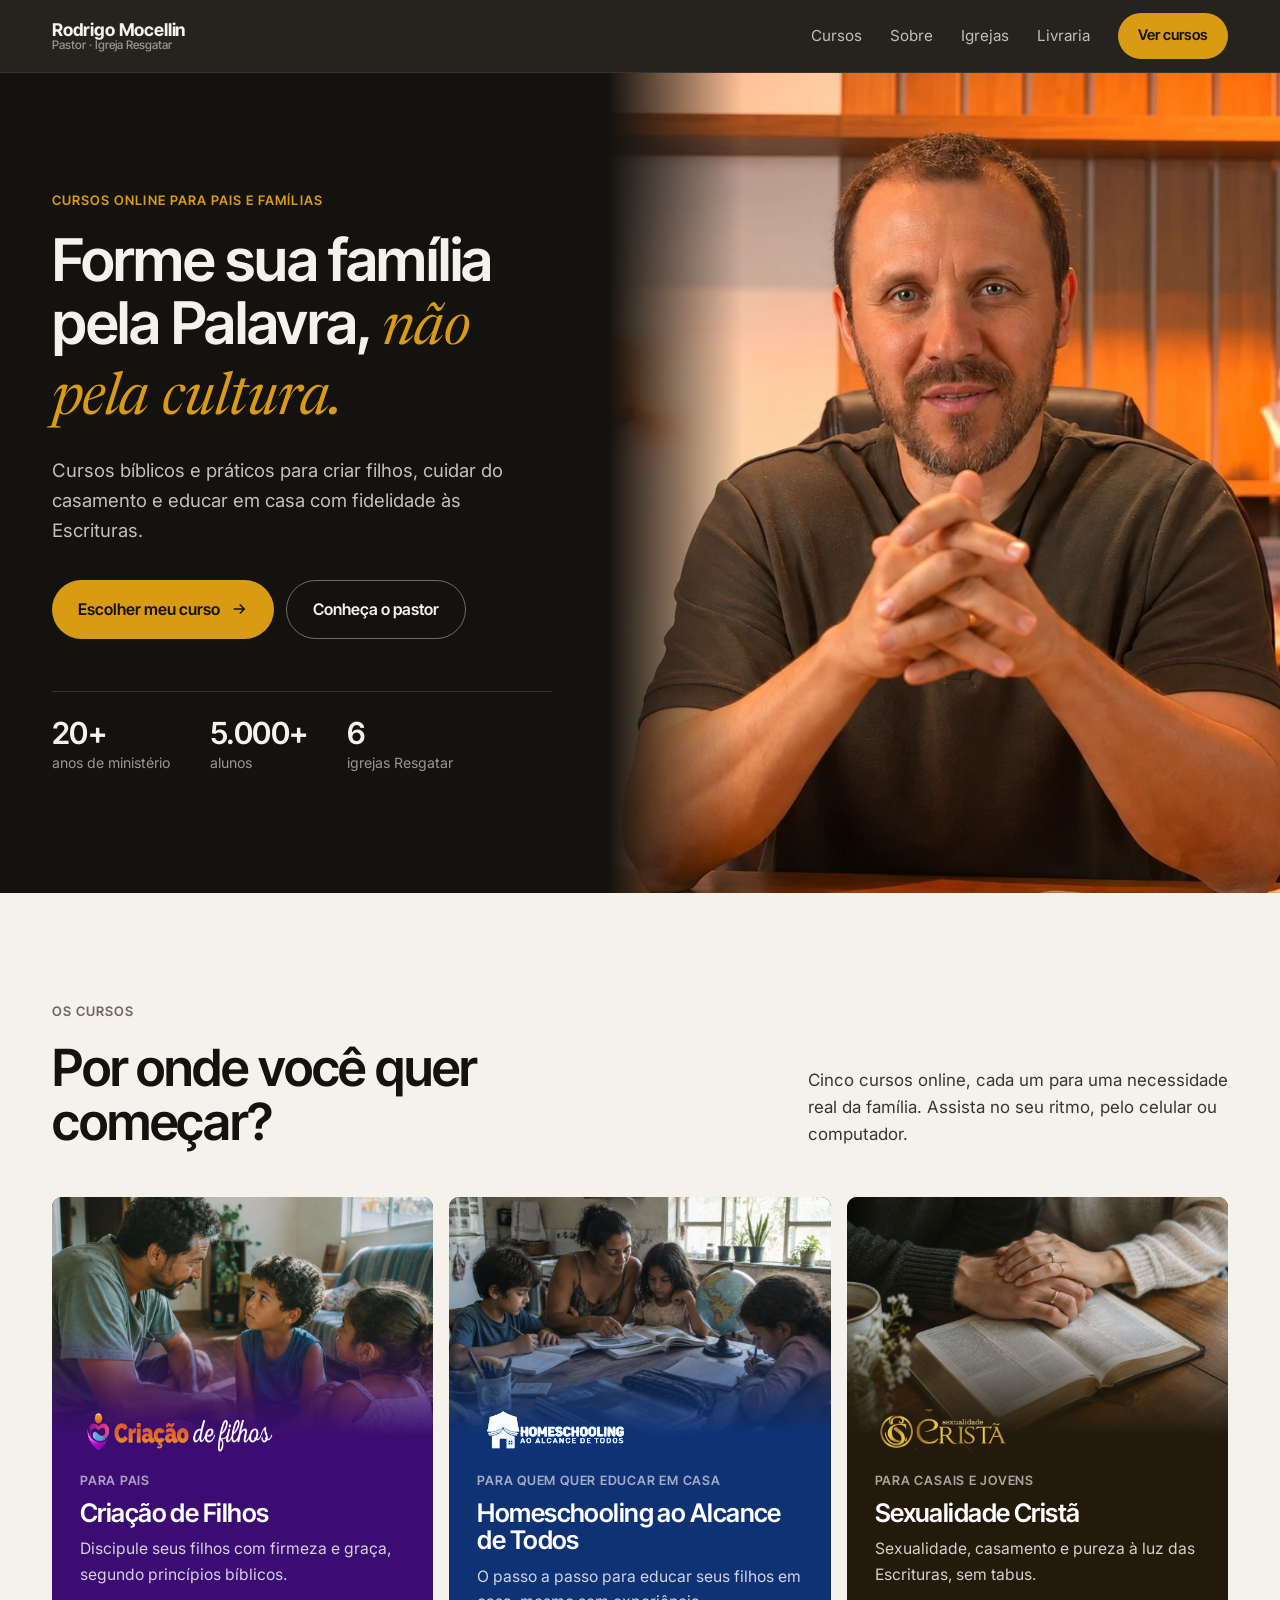
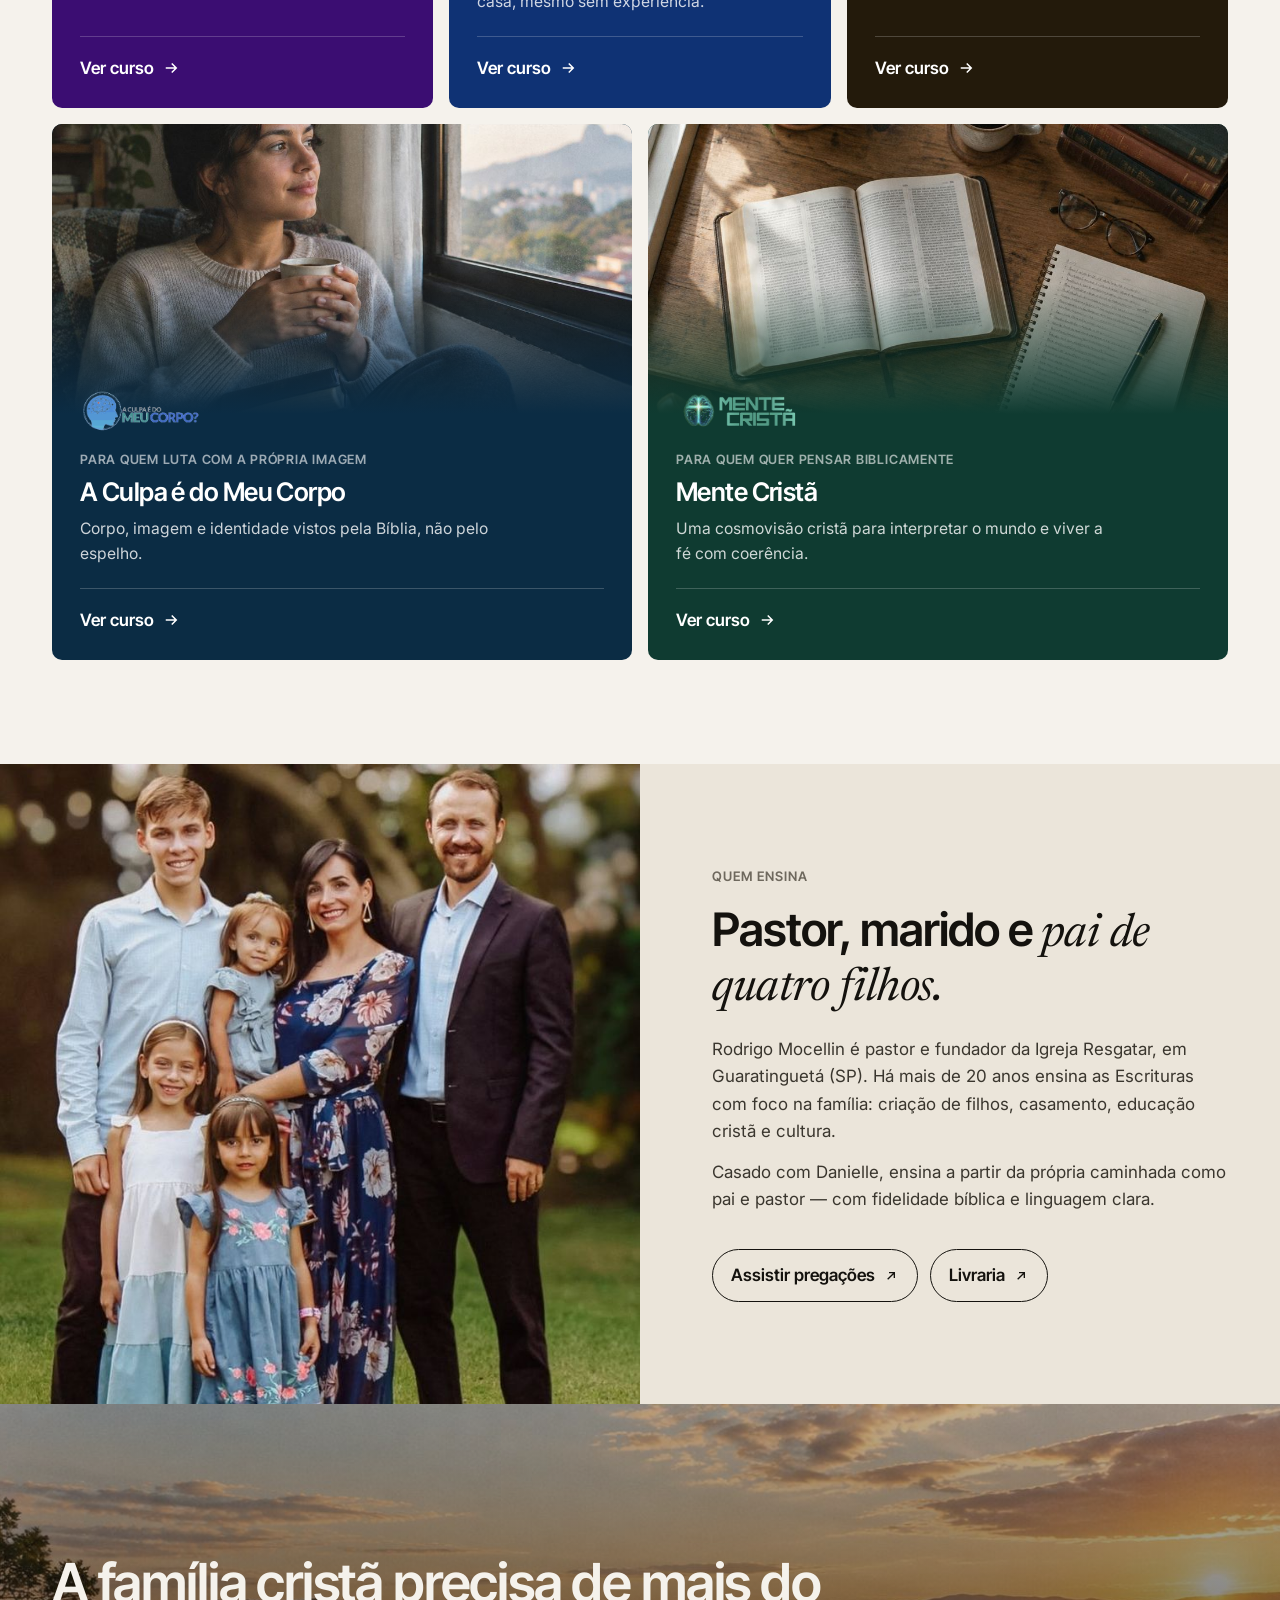
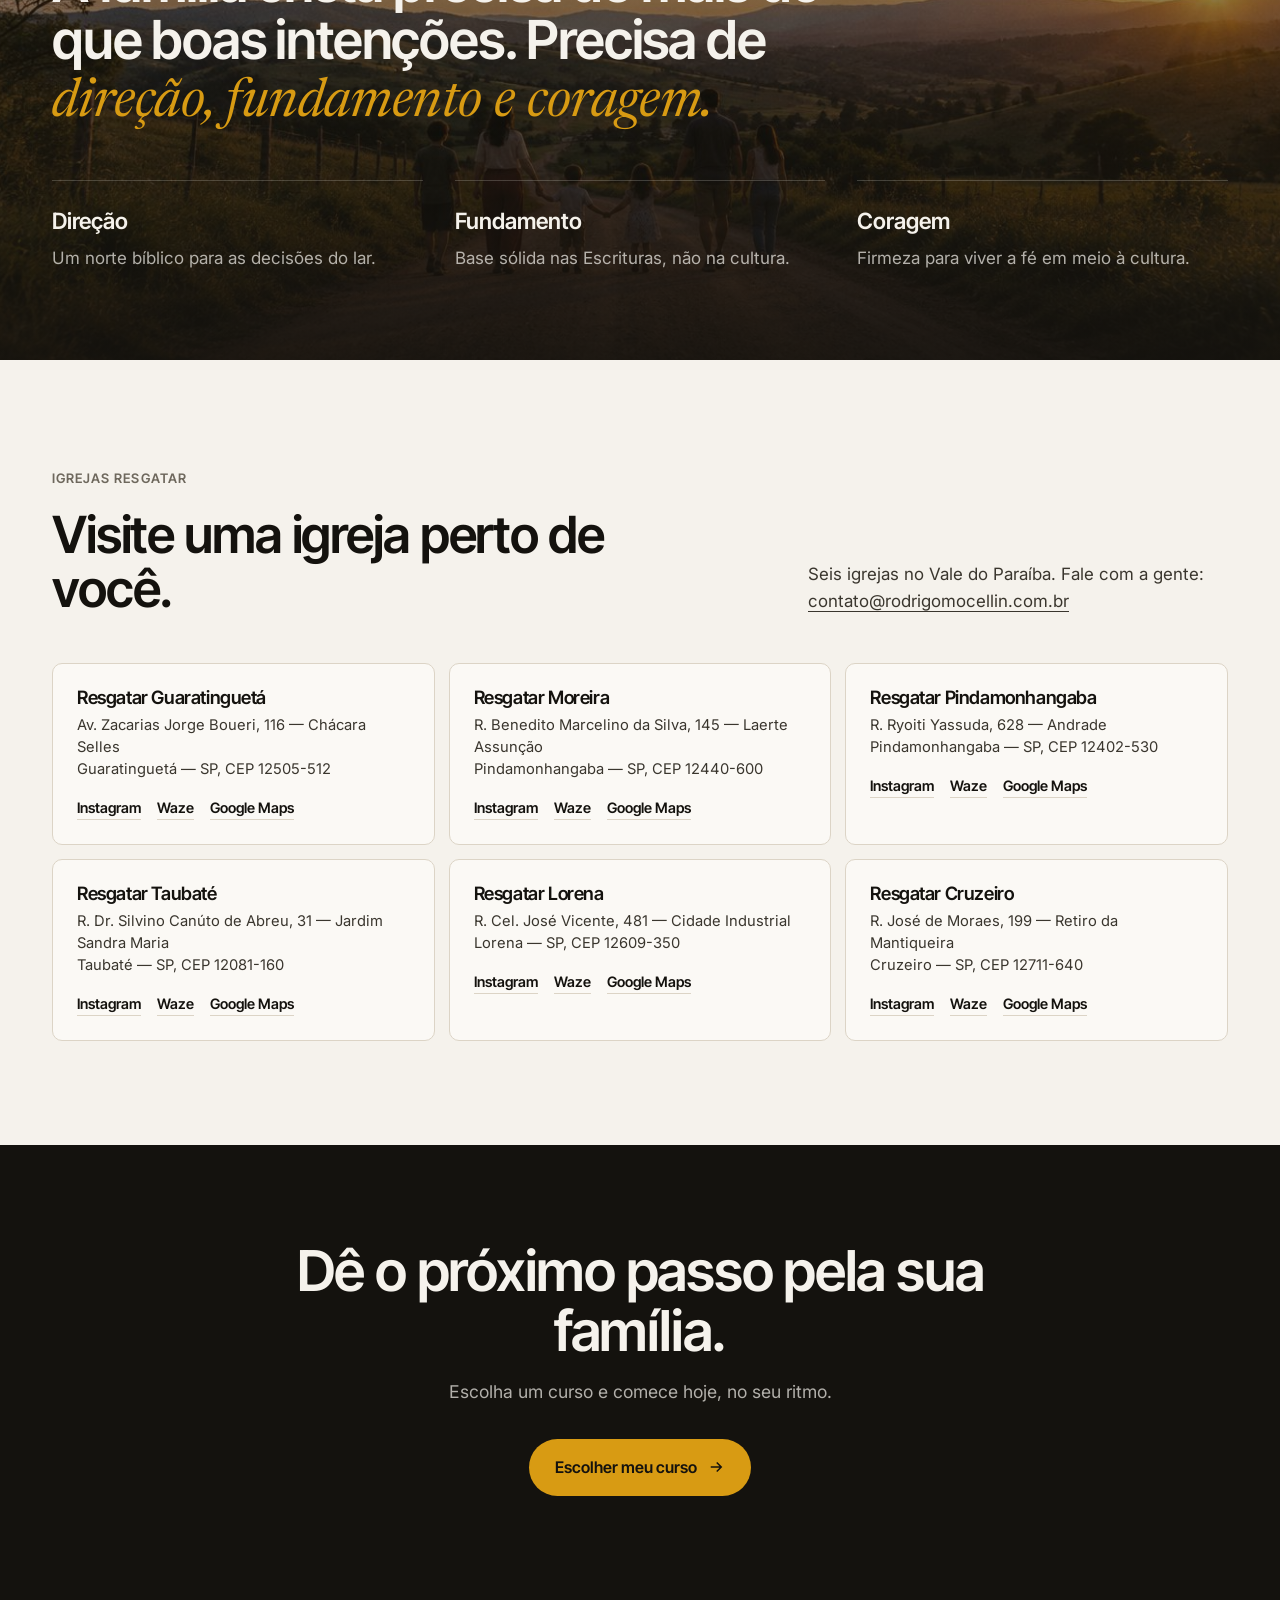
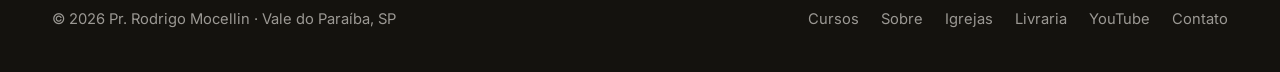
==== commit 5720c98d: "Home nova no ar: foto atual do pastor, Black Friday mais chamativa, estilo compartilhado em /assets " ====
--- a/index.html
+++ b/index.html
@@ -3,860 +3,360 @@
 <head>
 <meta charset="UTF-8">
 <meta name="viewport" content="width=device-width, initial-scale=1.0">
-<title>Pr. Rodrigo Mocellin — Servindo à Igreja pela exposição fiel das Escrituras</title>
-<meta name="description" content="Voz cristã voltada à formação de famílias, educação dos filhos, homeschooling, aconselhamento bíblico e análise da cultura à luz da fé cristã.">
+<title>Pr. Rodrigo Mocellin — Cursos bíblicos para a família cristã</title>
+<meta name="description" content="Cursos online, bíblicos e práticos para pais e famílias cristãs: criação de filhos, homeschooling, sexualidade, identidade e cosmovisão cristã. Com o Pr. Rodrigo Mocellin.">
 <link rel="canonical" href="https://prmocellin.netlify.app/">
-<link rel="icon" type="image/svg+xml" href="data:image/svg+xml,%3Csvg xmlns='http://www.w3.org/2000/svg' viewBox='0 0 44 44'%3E%3Crect width='44' height='44' rx='9' fill='%230A0E2A'/%3E%3Cpath d='M7 40h30M9 40V18l13-8 13 8v22M14 40V24h6v16M24 40V24h6v16M18 15h8' stroke='%23F2A900' stroke-width='1.8' stroke-linecap='round' stroke-linejoin='round' fill='none'/%3E%3C/svg%3E">
+<link rel="icon" href="data:image/svg+xml,%3Csvg xmlns='http://www.w3.org/2000/svg' viewBox='0 0 32 32'%3E%3Crect width='32' height='32' rx='6' fill='%2314120E'/%3E%3Ctext x='16' y='22' font-family='Arial' font-weight='700' font-size='15' fill='%23D89B13' text-anchor='middle'%3ERM%3C/text%3E%3C/svg%3E">
 <meta property="og:type" content="website">
 <meta property="og:locale" content="pt_BR">
 <meta property="og:site_name" content="Pr. Rodrigo Mocellin">
-<meta property="og:title" content="Pr. Rodrigo Mocellin — Servindo à Igreja pela exposição fiel das Escrituras">
-<meta property="og:description" content="Voz cristã voltada à formação de famílias, educação dos filhos, homeschooling, aconselhamento bíblico e análise da cultura à luz da fé cristã.">
+<meta property="og:title" content="Pr. Rodrigo Mocellin — Cursos bíblicos para a família cristã">
+<meta property="og:description" content="Forme sua família pela Palavra, não pela cultura. Cursos online, bíblicos e práticos com o Pr. Rodrigo Mocellin.">
 <meta property="og:url" content="https://prmocellin.netlify.app/">
 <meta property="og:image" content="https://prmocellin.netlify.app/og-image.jpg">
 <meta property="og:image:width" content="1200">
 <meta property="og:image:height" content="630">
 <meta name="twitter:card" content="summary_large_image">
-<meta name="twitter:title" content="Pr. Rodrigo Mocellin — Servindo à Igreja pela exposição fiel das Escrituras">
-<meta name="twitter:description" content="Voz cristã voltada à formação de famílias, educação dos filhos, homeschooling, aconselhamento bíblico e análise da cultura à luz da fé cristã.">
+<meta name="twitter:title" content="Pr. Rodrigo Mocellin — Cursos bíblicos para a família cristã">
+<meta name="twitter:description" content="Forme sua família pela Palavra, não pela cultura. Cursos online, bíblicos e práticos com o Pr. Rodrigo Mocellin.">
 <meta name="twitter:image" content="https://prmocellin.netlify.app/og-image.jpg">
 <link rel="preconnect" href="https://fonts.googleapis.com">
 <link rel="preconnect" href="https://fonts.gstatic.com" crossorigin>
-<link href="https://fonts.googleapis.com/css2?family=Cormorant+Garamond:ital,wght@0,400;0,500;0,600;0,700;1,400;1,500&family=Lato:wght@300;400;700;900&display=swap" rel="stylesheet">
+<link href="https://fonts.googleapis.com/css2?family=Inter+Tight:wght@500;600;700;800&family=Inter:wght@400;500;600&family=Newsreader:ital,opsz,wght@1,6..72,400;1,6..72,500&display=swap" rel="stylesheet">
+<link rel="stylesheet" href="/assets/site.css">
+<script src="/black-friday.js"></script>
 <style>
-  :root{
-    --navy:#1B2A6B;--navy-2:#24357F;--dark:#0A0E2A;--dark-2:#111633;--dark-3:#161C3D;
-    --gold:#F2A900;--gold-soft:#FFC13D;--gold-deep:#C98D00;
-    --cream:#F7F4EC;--cream-2:#EFEADD;--paper:#FCFBF8;
-    --ink:#14172E;--muted:#5B6079;--line:rgba(27,42,107,.14);--line-d:rgba(242,169,0,.22);
-    --display:'Cormorant Garamond',Georgia,serif;--body:'Lato',system-ui,sans-serif;
+  /* Hero: foto ocupando metade da tela, de ponta a ponta (só enquadrada, nunca esticada) */
+  .hero{position:relative;display:grid;grid-template-columns:minmax(0,.95fr) minmax(0,1.05fr);background:var(--ink);color:var(--paper);min-height:min(820px,calc(100vh - var(--bfh,0px) - 72px))}
+  .hero-copy{display:flex;flex-direction:column;justify-content:center;padding:64px 56px 64px max(32px,calc((100vw - 1240px)/2 + 32px));position:relative;z-index:1}
+  .hero .label{color:var(--gold)}
+  .hero h1{font-size:clamp(2.7rem,4.6vw,4.4rem);margin-bottom:24px}
+  .hero h1 em.s{color:var(--gold)}
+  .hero .lead{font-size:1.16rem;color:rgba(245,242,236,.78);max-width:500px;margin-bottom:34px}
+  .hero-actions{display:flex;flex-wrap:wrap;gap:12px}
+  .proof{display:flex;gap:40px;margin-top:52px;padding-top:26px;border-top:1px solid rgba(245,242,236,.14)}
+  .proof b{display:block;font-family:var(--head);font-size:1.9rem;font-weight:600;letter-spacing:-.02em;line-height:1}
+  .proof span{font-size:.88rem;color:rgba(245,242,236,.6)}
+  .hero-photo{position:relative;overflow:hidden}
+  .hero-photo img{position:absolute;inset:0;width:100%;height:100%;object-fit:cover;object-position:50% 35%}
+  .hero-photo::before{content:"";position:absolute;inset:0;z-index:1;background:linear-gradient(90deg,var(--ink) 0%,rgba(20,18,14,0) 20%)}
+  .bf-chip{display:inline-flex;align-items:center;gap:10px;width:fit-content;margin-bottom:26px;padding:6px 14px 6px 6px;border-radius:999px;border:1px solid rgba(216,155,19,.6);font-size:.9rem}
+  .bf-chip b{background:var(--gold);color:var(--ink);font-family:var(--head);font-weight:700;font-size:.78rem;padding:4px 10px;border-radius:999px}
+
+  .sec{padding:104px 0}
+  .sec-head{display:flex;align-items:flex-end;justify-content:space-between;flex-wrap:wrap;gap:20px 48px;margin-bottom:48px}
+  .sec-head h2{font-size:clamp(2.2rem,4vw,3.4rem);max-width:620px}
+  .sec-head p{color:var(--text-2);font-size:1.06rem;max-width:420px}
+
+  /* Cursos */
+  .courses{display:grid;grid-template-columns:repeat(6,1fr);gap:16px}
+  .course{grid-column:span 2;position:relative;display:flex;flex-direction:column;border-radius:10px;background:var(--cc);color:#fff;overflow:hidden;transition:transform .25s,box-shadow .25s}
+  .course:nth-child(n+4){grid-column:span 3}
+  .course:hover{transform:translateY(-4px);box-shadow:0 24px 40px -24px rgba(0,0,0,.5)}
+  .course .ph{position:relative;aspect-ratio:16/10;overflow:hidden}
+  .course:nth-child(n+4) .ph{aspect-ratio:16/8}
+  .course .ph img{width:100%;height:100%;object-fit:cover;transition:transform .6s}
+  .course:hover .ph img{transform:scale(1.04)}
+  .course .ph::after{content:"";position:absolute;inset:0;background:linear-gradient(180deg,rgba(0,0,0,0) 55%,var(--cc) 100%)}
+  .course .body{display:flex;flex-direction:column;flex:1;padding:4px 28px 26px}
+  .course .logo{height:44px;margin-top:-30px;position:relative;z-index:1}
+  .course .logo img{max-height:44px;width:auto;max-width:200px}
+  .course .for{margin-top:18px;font-family:var(--head);font-size:.8rem;font-weight:600;letter-spacing:.06em;text-transform:uppercase;color:rgba(255,255,255,.6)}
+  .course h3{font-size:1.6rem;margin:8px 0 10px}
+  .course p{color:rgba(255,255,255,.8);font-size:.98rem;max-width:440px;margin-bottom:22px}
+  .course .foot{display:flex;align-items:center;justify-content:space-between;gap:12px;margin-top:auto;padding-top:18px;border-top:1px solid rgba(255,255,255,.2)}
+  .course .go{font-family:var(--head);font-weight:600;display:inline-flex;align-items:center;gap:8px}
+  .course .go svg{width:18px;height:18px;transition:transform .2s}
+  .course:hover .go svg{transform:translateX(4px)}
+  .course .price{font-family:var(--head);display:flex;align-items:baseline;gap:8px}
+  .course .price s{opacity:.6;font-size:.92rem}
+  .course .price b{font-size:1.45rem;font-weight:700;color:var(--gold)}
+  .course .tag{position:absolute;z-index:2;top:16px;right:16px;font-family:var(--head);font-size:.76rem;font-weight:700;background:var(--gold);color:var(--ink);padding:5px 11px;border-radius:999px}
+
+  /* Sobre */
+  .about{display:grid;grid-template-columns:1fr 1fr;background:var(--paper-2)}
+  .about-photo img{width:100%;height:auto}
+  .about-copy{display:flex;flex-direction:column;justify-content:center;padding:72px max(32px,calc((100vw - 1240px)/2 + 32px)) 72px 72px}
+  .about h2{font-size:clamp(2.1rem,3.6vw,3.2rem);margin-bottom:22px}
+  .about p{color:var(--text-2);font-size:1.06rem;margin-bottom:14px;max-width:540px}
+  .about-links{display:flex;flex-wrap:wrap;gap:12px;margin-top:22px}
+  .about-links a{display:inline-flex;align-items:center;gap:8px;font-family:var(--head);font-weight:600;padding:12px 18px;border:1.5px solid var(--ink);border-radius:999px;transition:background .2s,color .2s}
+  .about-links a:hover{background:var(--ink);color:var(--paper)}
+  .about-links svg{width:16px;height:16px}
+
+  /* Por que */
+  .why{position:relative;background:var(--ink) url(/assets/img/familia-estrada.jpg) center 62%/cover no-repeat;color:var(--paper);padding:150px 0 88px;overflow:hidden}
+  .why::before{content:"";position:absolute;inset:0;background:linear-gradient(180deg,rgba(20,18,14,.25) 0%,rgba(20,18,14,.55) 45%,rgba(20,18,14,.92) 100%)}
+  .why .wrap{position:relative}
+  .why h2{font-size:clamp(2.2rem,4.2vw,3.6rem);max-width:820px;margin-bottom:48px}
+  .why h2 em.s{color:var(--gold)}
+  .why-cols{display:grid;grid-template-columns:repeat(3,1fr);gap:32px}
+  .why-cols div{padding-top:22px;border-top:1px solid rgba(245,242,236,.2)}
+  .why-cols b{display:block;font-family:var(--head);font-size:1.4rem;font-weight:600;margin-bottom:6px}
+  .why-cols span{color:rgba(245,242,236,.7)}
+
+  /* Igrejas */
+  .churches{display:grid;grid-template-columns:repeat(3,1fr);gap:14px}
+  .church{padding:24px;border:1px solid var(--line);border-radius:10px;background:#FBF9F5}
+  .church h3{font-size:1.15rem;margin-bottom:6px}
+  .church address{font-style:normal;font-size:.92rem;color:var(--text-2);line-height:1.5;min-height:2.8em}
+  .church .links{display:flex;gap:16px;margin-top:16px;font-family:var(--head);font-size:.9rem;font-weight:600}
+  .church .links a{border-bottom:1.5px solid var(--line);transition:border-color .2s}
+  .church .links a:hover{border-color:var(--ink)}
+
+  /* Chamada final */
+  .final{background:var(--ink);color:var(--paper);padding:96px 0 72px;text-align:center}
+  .final h2{font-size:clamp(2.2rem,4.4vw,3.8rem);max-width:760px;margin:0 auto 18px}
+  .final p{color:rgba(245,242,236,.7);font-size:1.1rem;margin-bottom:32px}
+  .final .cd{color:var(--gold);font-size:1.1rem}
+  .final + .site-footer{border-top:1px solid rgba(245,242,236,.1)}
+
+  @media(max-width:1000px){
+    .course,.course:nth-child(n+4){grid-column:span 3}
+    .course:nth-child(5){grid-column:1/-1}
+    .churches{grid-template-columns:1fr 1fr}
+    .about-copy{padding:56px 32px}
+    .why-cols{grid-template-columns:1fr;gap:0}
+    .why-cols div{padding:20px 0}
   }
-  *{margin:0;padding:0;box-sizing:border-box}
-  html{scroll-behavior:smooth}
-  html{overflow-x:hidden}
-  body{font-family:var(--body);color:var(--ink);background:var(--paper);line-height:1.65;-webkit-font-smoothing:antialiased;overflow-x:hidden}
-  a{color:inherit;text-decoration:none}img{max-width:100%;display:block}
-  .wrap{max-width:1200px;margin:0 auto;padding:0 32px}
-  h1,h2,h3,h4{font-family:var(--display);font-weight:600;letter-spacing:.005em}
-  .orn-line{display:inline-block;width:70px;height:3px;background:var(--gold);border-radius:2px}
-  /* Header */
-  header{position:sticky;top:0;z-index:60;background:rgba(10,14,42,.9);backdrop-filter:blur(12px);border-bottom:1px solid rgba(242,169,0,.14)}
-  .nav{display:flex;align-items:center;justify-content:space-between;height:78px;gap:24px}
-  .logo-mark{display:flex;align-items:center;gap:13px;color:#fff;flex:none}
-  .logo-ico{width:38px;height:44px;flex:none}.logo-ico svg{width:100%;height:100%}
-  .logo-mark .lt{font-family:var(--display);line-height:1;font-weight:700}
-  .logo-mark .lt .a{font-size:1.02rem;letter-spacing:.14em;color:#fff}
-  .logo-mark .lt .b{font-size:1.02rem;letter-spacing:.14em;color:var(--gold)}
-  .nav-links{display:flex;gap:24px;align-items:center;margin-left:auto}
-  .nav-links a{font-size:.8rem;letter-spacing:.06em;text-transform:uppercase;color:rgba(255,255,255,.78);font-weight:400;transition:color .2s}
-  .nav-links a:hover{color:var(--gold)}
-  .nav-cta{position:relative;overflow:hidden;background:var(--gold);color:var(--dark)!important;padding:11px 20px;border-radius:4px;font-size:.72rem!important;font-weight:700;letter-spacing:.08em}
-  .nav-cta:hover{background:var(--gold-soft)}
-  .menu-btn{display:none;background:none;border:0;cursor:pointer;font-size:1.5rem;color:#fff}
-  /* menu mobile drawer */
-  .mobile-menu{position:fixed;inset:0;z-index:70;background:rgba(10,14,42,.98);backdrop-filter:blur(8px);display:flex;flex-direction:column;padding:90px 32px 40px;transform:translateX(100%);transition:transform .35s cubic-bezier(.22,.61,.36,1);visibility:hidden}
-  .mobile-menu.open{transform:translateX(0);visibility:visible}
-  .mobile-menu a{color:#fff;font-family:var(--display);font-size:1.5rem;padding:16px 0;border-bottom:1px solid rgba(255,255,255,.1);transition:color .2s}
-  .mobile-menu a:hover,.mobile-menu a:active{color:var(--gold)}
-  .mobile-menu .mm-cta{margin-top:24px;background:var(--gold);color:var(--dark);text-align:center;border-radius:6px;border:0;font-family:var(--body);font-weight:700;text-transform:uppercase;font-size:.9rem;letter-spacing:.06em}
-  .mm-close{position:absolute;top:22px;right:26px;background:none;border:0;color:#fff;font-size:2.2rem;cursor:pointer;line-height:1}
-  /* Hero */
-  .hero{position:relative;background:var(--dark);color:#fff;overflow:hidden;min-height:640px;display:flex;align-items:center}
-  .hero-bg{position:absolute;inset:0;z-index:0}
-  .hero-bg img{position:absolute;right:0;top:0;height:100%;width:62%;object-fit:cover;object-position:center 20%}
-  /* degradê que funde a foto ao fundo escuro pela esquerda e bordas */
-  .hero-bg::after{content:"";position:absolute;inset:0;background:linear-gradient(90deg,var(--dark) 0%,var(--dark) 38%,rgba(10,14,42,.92) 48%,rgba(10,14,42,.45) 64%,rgba(10,14,42,.35) 82%,rgba(10,14,42,.6) 100%)}
-  .hero-bg::before{content:"";position:absolute;inset:0;z-index:1;background:linear-gradient(180deg,rgba(10,14,42,.4) 0%,transparent 20%,transparent 75%,rgba(10,14,42,.75) 100%)}
-  .hero-inner{display:grid;grid-template-columns:1fr;gap:40px;align-items:center;padding:70px 0;position:relative;z-index:2;width:100%}
-  .hero-copy{max-width:600px}
-  .hero .eyebrow{display:inline-flex;align-items:center;gap:11px;font-size:.76rem;font-weight:700;letter-spacing:.2em;text-transform:uppercase;color:var(--gold);margin-bottom:26px;font-family:var(--body)}
-  .hero .eyebrow::before{content:"";width:34px;height:2px;background:var(--gold)}
-  .hero h1{font-weight:600;font-size:clamp(2.6rem,5vw,4rem);line-height:1.04;letter-spacing:.01em;margin-bottom:24px;text-transform:uppercase}
-  .hero h1 .gold{color:var(--gold)}
-  .hero p.lead{font-size:1.14rem;color:rgba(255,255,255,.8);max-width:44ch;margin-bottom:36px;font-weight:300}
-  .btn-row{display:flex;gap:14px;flex-wrap:wrap}
-  .btn{display:inline-flex;align-items:center;gap:9px;padding:15px 30px;border-radius:5px;font-weight:700;font-size:.8rem;letter-spacing:.08em;text-transform:uppercase;transition:transform .18s,box-shadow .18s,background .2s;cursor:pointer;border:0;font-family:var(--body)}
-  .btn-primary{background:var(--gold);color:var(--dark);box-shadow:0 14px 30px -12px rgba(242,169,0,.5)}
-  .btn-primary:hover{transform:translateY(-2px);background:var(--gold-soft)}
-  .btn-ghost{border:1.5px solid rgba(255,255,255,.34);color:#fff}
-  .btn-ghost:hover{border-color:var(--gold);color:var(--gold)}
-  /* Hero photo com biblioteca */
-  .hero-photo{position:relative;justify-self:center;width:440px;max-width:100%}
-  .hero-photo .lib{position:absolute;inset:-30px -20px 0 -20px;border-radius:16px;overflow:hidden;z-index:0}
-  .hero-photo .lib img{width:100%;height:100%;object-fit:cover}
-  .hero-photo .lib::after{content:"";position:absolute;inset:0;background:linear-gradient(180deg,rgba(10,14,42,.2) 40%,rgba(10,14,42,.95));}
-  .hero-photo .person{position:relative;z-index:1;width:100%}
-  .hero-photo .person img{width:100%;-webkit-mask-image:linear-gradient(180deg,#000 82%,transparent);mask-image:linear-gradient(180deg,#000 82%,transparent)}
-  .hero-photo .ring{position:absolute;z-index:2;width:130px;height:130px;border:1.5px solid var(--line-d);border-radius:50%;bottom:30px;right:-24px}
-  .hero-photo .quote{position:absolute;z-index:3;left:-24px;bottom:60px;background:rgba(10,14,42,.9);border:1px solid var(--line-d);border-radius:10px;padding:14px 18px;max-width:210px;backdrop-filter:blur(4px)}
-  .hero-photo .quote p{font-family:var(--display);font-style:italic;font-size:1rem;color:#fff;line-height:1.3}
-  .hero-photo .quote span{font-size:.66rem;letter-spacing:.14em;text-transform:uppercase;color:var(--gold);font-weight:700}
-  /* Stats */
-  .stats{background:var(--dark-2);border-top:1px solid rgba(242,169,0,.16);border-bottom:1px solid rgba(242,169,0,.16)}
-  .stats-grid{display:grid;grid-template-columns:repeat(4,1fr);gap:20px;padding:34px 0}
-  .stat{text-align:center;position:relative}
-  .stat:not(:last-child)::after{content:"";position:absolute;right:-10px;top:14%;height:72%;width:1px;background:rgba(255,255,255,.12)}
-  .stat .n{font-family:var(--display);font-size:2.5rem;font-weight:700;color:var(--gold);line-height:1}
-  .stat .l{font-size:.72rem;letter-spacing:.14em;text-transform:uppercase;color:rgba(255,255,255,.62);margin-top:8px}
-  /* Section base */
-  section.blk{padding:96px 0}
-  .sec-head{text-align:center;max-width:54ch;margin:0 auto 56px}
-  .sec-head .kick{display:inline-flex;align-items:center;gap:10px;font-size:.74rem;font-weight:700;letter-spacing:.18em;text-transform:uppercase;color:var(--gold-deep);margin-bottom:16px;font-family:var(--body)}
-  .sec-head .kick::before,.sec-head .kick::after{content:"";width:22px;height:1px;background:var(--gold-deep)}
-  .sec-head h2{font-size:clamp(2.1rem,3.8vw,2.9rem);color:var(--navy);line-height:1.08}
-  .sec-head.on-dark h2{color:#fff}
-  .sec-head p{color:var(--muted);margin-top:14px;font-size:1.05rem;font-weight:300}
-  .sec-head.on-dark p{color:rgba(255,255,255,.72)}
-  /* SOBRE / Apresentação (dark, foto + texto) */
-  .about{background:linear-gradient(135deg,var(--dark),var(--dark-3) 70%);color:#fff;position:relative;overflow:hidden}
-  .about::before{content:"";position:absolute;width:440px;height:440px;border-radius:50%;background:#161C3D;opacity:.5;top:-120px;right:-120px}
-  .about::after{content:"";position:absolute;width:280px;height:280px;border-radius:50%;border:1px solid var(--line-d);bottom:-120px;right:60px}
-  .about-grid{display:grid;grid-template-columns:.9fr 1.1fr;gap:60px;align-items:center;position:relative;z-index:2}
-  .about-photo{position:relative}
-  .about-photo::before{content:"";position:absolute;inset:-18px;border:1.5px solid var(--line-d);border-radius:18px;z-index:0}
-  .about-photo .person{position:relative;z-index:1;border-radius:14px;overflow:hidden;border:1px solid var(--line-d);box-shadow:0 30px 70px -30px rgba(0,0,0,.7)}
-  .about-photo .person img{width:100%;height:auto;display:block}
-  /* suavização da foto de família: degradê nas bordas para fundir com a seção escura */
-  .about-photo .person-family::after{content:"";position:absolute;inset:0;background:
-    linear-gradient(180deg,rgba(10,14,42,.35) 0%,transparent 22%,transparent 62%,rgba(10,14,42,.55) 88%,rgba(10,14,42,.85) 100%),
-    linear-gradient(90deg,rgba(10,14,42,.4) 0%,transparent 16%,transparent 84%,rgba(10,14,42,.4) 100%);
-    pointer-events:none}
-  .about-photo .person-family img{filter:saturate(.92) contrast(.98)}
-  .about-photo .fam-fade{position:absolute;left:0;right:0;bottom:0;height:40%;z-index:2;background:linear-gradient(180deg,transparent,rgba(10,14,42,.9));pointer-events:none}
-  .about .kick{color:var(--gold);display:inline-flex;align-items:center;gap:10px;font-size:.74rem;font-weight:700;letter-spacing:.18em;text-transform:uppercase;margin-bottom:16px}
-  .about .kick::before{content:"";width:22px;height:1px;background:var(--gold)}
-  .about h2{font-size:clamp(2rem,3.6vw,2.7rem);margin-bottom:12px}
-  .about .sub{color:var(--gold-soft);font-family:var(--display);font-style:italic;font-size:1.3rem;margin-bottom:20px}
-  .about p{color:rgba(255,255,255,.8);margin-bottom:16px;font-weight:300}
-  .about-facts{display:grid;grid-template-columns:1fr 1fr;gap:14px;margin-top:26px}
-  .fact{display:flex;align-items:center;gap:13px;background:rgba(255,255,255,.04);border:1px solid var(--line-d);border-radius:10px;padding:14px 16px}
-  .fact .fi{width:38px;height:38px;border:1.5px solid var(--gold);border-radius:50%;display:grid;place-items:center;flex:none}
-  .fact .fi svg{width:19px;height:19px;stroke:var(--gold);stroke-width:1.5;fill:none}
-  .fact b{font-size:.9rem;color:#fff;font-weight:700;display:block;line-height:1.2}
-  .fact span{font-size:.76rem;color:rgba(255,255,255,.6)}
-  /* Pilares (temas de atuação) — cards claros */
-  .pillars{background:var(--cream)}
-  .pillars-grid{display:grid;grid-template-columns:repeat(3,1fr);gap:24px}
-  .pillar{background:#fff;border:1px solid var(--line);border-radius:10px;padding:34px 28px;transition:transform .2s,box-shadow .2s,border-color .2s;position:relative;overflow:hidden}
-  .pillar::before{content:"";position:absolute;top:0;left:0;width:100%;height:3px;background:var(--gold);transform:scaleX(0);transform-origin:left;transition:transform .25s}
-  .pillar:hover{transform:translateY(-5px);box-shadow:0 24px 48px -26px rgba(27,42,107,.4);border-color:var(--gold)}
-  .pillar:hover::before{transform:scaleX(1)}
-  .pillar .pi{width:58px;height:58px;border:1.5px solid var(--gold);border-radius:50%;display:grid;place-items:center;margin-bottom:22px}
-  .pillar .pi svg{width:28px;height:28px;stroke:var(--navy);stroke-width:1.4;fill:none}
-  .pillar h3{font-size:1.42rem;color:var(--navy);margin-bottom:10px}
-  .pillar p{font-size:.92rem;color:var(--muted);font-weight:300;line-height:1.55}
-  /* Verse */
-  .verse{background:linear-gradient(120deg,var(--dark),var(--navy) 80%);color:#fff;text-align:center;position:relative;overflow:hidden}
-  .verse::before,.verse::after{content:"";position:absolute;width:300px;height:300px;border-radius:50%;border:1px solid rgba(242,169,0,.14)}
-  .verse::before{top:-140px;left:-80px}.verse::after{bottom:-160px;right:-70px}
-  .verse .wrap{position:relative;max-width:830px}
-  .verse .orn{color:var(--gold);font-size:1.4rem;letter-spacing:.4em;margin-bottom:20px}
-  .verse blockquote{font-family:var(--display);font-style:italic;font-size:clamp(1.6rem,3.2vw,2.4rem);line-height:1.35;font-weight:500}
-  .verse cite{display:block;margin-top:22px;font-style:normal;font-size:.78rem;letter-spacing:.2em;text-transform:uppercase;color:var(--gold);font-family:var(--body);font-weight:700}
-  /* Hub cards */
-  .hub{background:var(--paper)}
-  .hub-grid{display:grid;grid-template-columns:repeat(2,1fr);gap:18px;max-width:760px;margin:0 auto}
-  .hub-card{background:#fff;border:1px solid var(--line);border-radius:8px;padding:32px 22px;text-align:center;transition:transform .2s,box-shadow .2s,border-color .2s;display:flex;flex-direction:column;align-items:center}
-  .hub-card:hover{transform:translateY(-5px);box-shadow:0 22px 44px -24px rgba(27,42,107,.4);border-color:var(--gold)}
-  .hub-ico{width:56px;height:56px;display:grid;place-items:center;margin-bottom:18px}
-  .hub-ico svg{width:38px;height:38px;stroke:var(--navy);stroke-width:1.3;fill:none}
-  .hub-card h3{font-size:1.28rem;color:var(--navy);margin-bottom:10px}
-  .hub-card p{font-size:.84rem;color:var(--muted);margin-bottom:20px;flex:1;font-weight:300;line-height:1.5}
-  .hub-card .lk{font-size:.72rem;font-weight:700;letter-spacing:.1em;text-transform:uppercase;color:var(--gold-deep);border:1.5px solid var(--line);padding:9px 16px;border-radius:4px;transition:background .2s,color .2s,border-color .2s}
-  .hub-card:hover .lk{background:var(--navy);color:#fff;border-color:var(--navy)}
-  /* Why follow (dark, com destaque dourado) */
-  .why{background:linear-gradient(135deg,var(--dark-3),var(--dark));color:#fff;position:relative;overflow:hidden}
-  .why::after{content:"";position:absolute;width:320px;height:320px;border-radius:50%;border:1px solid var(--line-d);bottom:-140px;left:-100px}
-  .why-grid{display:grid;grid-template-columns:1fr 1fr;gap:56px;align-items:center;position:relative;z-index:2}
-  .why .kick{color:var(--gold);display:inline-flex;align-items:center;gap:10px;font-size:.74rem;font-weight:700;letter-spacing:.18em;text-transform:uppercase;margin-bottom:16px}
-  .why .kick::before{content:"";width:22px;height:1px;background:var(--gold)}
-  .why h2{font-size:clamp(2rem,3.6vw,2.7rem);margin-bottom:20px;line-height:1.1}
-  .why p{color:rgba(255,255,255,.8);font-weight:300;font-size:1.06rem;margin-bottom:16px}
-  .why p .hl{color:var(--gold);font-weight:700}
-  .why-pillars{display:flex;flex-direction:column;gap:16px}
-  .wp{display:flex;gap:18px;align-items:center;background:rgba(255,255,255,.04);border:1px solid var(--line-d);border-radius:12px;padding:22px 24px}
-  .wp .wi{width:48px;height:48px;border:1.5px solid var(--gold);border-radius:50%;display:grid;place-items:center;flex:none}
-  .wp .wi svg{width:24px;height:24px;stroke:var(--gold);stroke-width:1.4;fill:none}
-  .wp b{font-family:var(--display);font-size:1.3rem;color:#fff;display:block}
-  .wp span{font-size:.86rem;color:rgba(255,255,255,.66);font-weight:300}
-  /* Igrejas Resgatar */
-  .news{background:var(--cream);padding:96px 0}
-  .church-grid{display:grid;grid-template-columns:repeat(3,1fr);gap:20px;margin-top:8px}
-  .church-card{background:#fff;border:1px solid var(--line);border-radius:10px;padding:26px 24px;display:flex;flex-direction:column;transition:border-color .25s,transform .25s,box-shadow .25s}
-  .church-card:hover{border-color:var(--gold);transform:translateY(-4px);box-shadow:0 20px 40px -24px rgba(27,42,107,.35)}
-  .church-top{display:flex;gap:16px;align-items:flex-start;margin-bottom:20px}
-  .church-card .ci{width:44px;height:44px;border:1.5px solid var(--gold);border-radius:50%;display:grid;place-items:center;flex:none}
-  .church-card .ci svg{width:21px;height:21px;stroke:var(--navy);stroke-width:1.5;fill:none}
-  .church-card h4{font-size:1.1rem;color:var(--navy);margin-bottom:5px}
-  .church-card address{font-style:normal;font-size:.87rem;color:var(--muted);line-height:1.55}
-  .church-actions{display:flex;gap:10px;margin-top:auto;padding-top:18px;border-top:1px solid var(--line)}
-  .church-actions a{width:38px;height:38px;border-radius:50%;border:1.5px solid var(--line);display:grid;place-items:center;color:var(--navy);transition:background .2s,border-color .2s,color .2s,transform .2s}
-  .church-actions a:hover{background:var(--gold);border-color:var(--gold);color:var(--dark);transform:translateY(-2px)}
-  .church-actions svg{width:17px;height:17px;stroke:currentColor;fill:none;stroke-width:1.6}
-  .church-cta{text-align:center;margin-top:40px}
-  /* Footer */
-  footer{background:var(--dark);color:rgba(255,255,255,.66);padding:64px 0 30px}
-  .foot-grid{display:grid;grid-template-columns:1.5fr 1fr 1fr 1.2fr;gap:44px;margin-bottom:44px}
-  .foot-brand .logo-mark{margin-bottom:16px}
-  .foot-brand p{font-size:.88rem;max-width:32ch;font-weight:300}
-  .foot-col h5{color:#fff;font-size:.76rem;letter-spacing:.12em;text-transform:uppercase;margin-bottom:18px;font-family:var(--body);font-weight:700}
-  .foot-col a{display:block;font-size:.9rem;margin-bottom:11px;font-weight:300;transition:color .2s}
-  .foot-col a:hover{color:var(--gold)}
-  .foot-contact div{font-size:.9rem;margin-bottom:11px;font-weight:300}
-  .foot-bottom{border-top:1px solid rgba(255,255,255,.1);padding-top:24px;text-align:center;font-size:.82rem;color:rgba(255,255,255,.5);font-weight:300}
-
-  /* hero stats inline (estilo modelo) */
-  .hero-stats{display:flex;gap:34px;margin-top:44px;flex-wrap:wrap}
-  .hstat{text-align:left;position:relative;padding-left:2px}
-  .hstat .hi{display:inline-flex;color:var(--gold);margin-bottom:8px}
-  .hstat .hi svg{width:26px;height:26px}
-  .hstat .n{font-family:var(--display);font-size:2rem;font-weight:700;color:#fff;line-height:1}
-  .hstat .l{font-size:.64rem;letter-spacing:.12em;text-transform:uppercase;color:rgba(255,255,255,.6);margin-top:5px}
-  /* ============ ÁREAS DE ENSINO (cards de cursos) ============ */
-  .areas{background:var(--dark);color:#fff;position:relative;overflow:hidden}
-  .areas::before{content:"";position:absolute;width:400px;height:400px;border-radius:50%;background:#141A38;opacity:.4;top:-140px;left:-120px}
-  .areas .sec-head h2{color:#fff}
-  .areas .sec-head p{color:rgba(255,255,255,.7)}
-  .areas .sec-head .kick{color:var(--gold)}
-  .courses-row{display:flex;flex-wrap:wrap;justify-content:center;gap:24px;position:relative;z-index:2}
-  .ccard{position:relative;border-radius:12px;overflow:hidden;flex:1 1 320px;max-width:360px;min-height:460px;display:flex;flex-direction:column;align-items:center;text-align:center;padding:44px 30px 34px;background:var(--cc,linear-gradient(160deg,#1B2A6B,#0A0E2A));border:1px solid rgba(255,255,255,.08);transition:transform .28s cubic-bezier(.22,.61,.36,1),box-shadow .28s}
-  .ccard::before{content:"";position:absolute;inset:0;background:var(--cc,#1B2A6B);opacity:.92;z-index:0}
-  .ccard::after{content:"";position:absolute;inset:0;background:radial-gradient(circle at 50% 0%,rgba(255,255,255,.08),transparent 60%);z-index:0}
-  .ccard:hover{transform:translateY(-8px);box-shadow:0 30px 60px -26px rgba(0,0,0,.7)}
-  .ccard > *{position:relative;z-index:1}
-  .ccard .clogo{height:112px;display:flex;align-items:center;justify-content:center;margin-bottom:26px}
-  .ccard .clogo img{max-height:112px;max-width:210px;object-fit:contain;filter:drop-shadow(0 4px 12px rgba(0,0,0,.4))}
-  .ccard h3{font-family:var(--display);font-size:1.6rem;font-weight:600;line-height:1.16;margin-bottom:16px;color:#fff;text-transform:uppercase;letter-spacing:.02em}
-  .ccard p{font-size:.92rem;color:rgba(255,255,255,.78);font-weight:300;line-height:1.55;flex:1;margin-bottom:26px}
-  .ccard .cbtn{display:inline-flex;align-items:center;gap:8px;font-size:.76rem;font-weight:700;letter-spacing:.1em;text-transform:uppercase;color:#fff;border:1.5px solid rgba(255,255,255,.4);padding:13px 28px;border-radius:5px;transition:background .25s,color .25s,border-color .25s}
-  .ccard .cbtn svg{width:14px;height:14px;transition:transform .25s}
-  .ccard:hover .cbtn{background:var(--gold);color:var(--dark);border-color:var(--gold)}
-  .ccard:hover .cbtn svg{transform:translateX(4px)}
-  /* ============ ANIMAÇÕES ============ */
-  @keyframes heroZoom{from{opacity:0;transform:scale(1.08)}to{opacity:1;transform:scale(1)}}
-  @keyframes fadeUp{from{opacity:0;transform:translateY(34px)}to{opacity:1;transform:translateY(0)}}
-  @keyframes fadeIn{from{opacity:0}to{opacity:1}}
-  @keyframes scaleIn{from{opacity:0;transform:scale(.94)}to{opacity:1;transform:scale(1)}}
-  @keyframes slideL{from{opacity:0;transform:translateX(40px)}to{opacity:1;transform:translateX(0)}}
-  @keyframes slideR{from{opacity:0;transform:translateX(-40px)}to{opacity:1;transform:translateX(0)}}
-  @keyframes glowPulse{0%,100%{opacity:.5}50%{opacity:.9}}
-  @keyframes floaty{0%,100%{transform:translateY(0)}50%{transform:translateY(-10px)}}
-  @keyframes shimmer{0%{background-position:200% 0}100%{background-position:-200% 0}}
-  @keyframes ringExpand{0%{transform:scale(.8);opacity:.5}100%{transform:scale(1.15);opacity:0}}
-  /* estado inicial dos reveals — SÓ escondem se JS estiver pronto (.js-ready) */
-  .js-ready .reveal,.js-ready .reveal-l,.js-ready .reveal-r,.js-ready .reveal-s{opacity:0;will-change:opacity,transform}
-  .js-ready .reveal.in{animation:fadeUp .8s cubic-bezier(.22,.61,.36,1) forwards}
-  .js-ready .reveal-l.in{animation:slideL .8s cubic-bezier(.22,.61,.36,1) forwards}
-  .js-ready .reveal-r.in{animation:slideR .8s cubic-bezier(.22,.61,.36,1) forwards}
-  .js-ready .reveal-s.in{animation:scaleIn .7s cubic-bezier(.22,.61,.36,1) forwards}
-  /* fallback de segurança: se algo ficar preso, aparece após 3s */
-  .reveal,.reveal-l,.reveal-r,.reveal-s{opacity:1}
-  /* delays em cascata */
-  .d1{animation-delay:.08s}.d2{animation-delay:.16s}.d3{animation-delay:.24s}
-  .d4{animation-delay:.32s}.d5{animation-delay:.40s}.d6{animation-delay:.48s}
-  /* hero entra na carga */
-  .hero-copy .eyebrow{animation:fadeUp .7s ease .1s both}
-  .hero-copy h1{animation:fadeUp .8s ease .22s both}
-  .hero-copy p.lead{animation:fadeUp .8s ease .38s both}
-  .hero-copy .btn-row{animation:fadeUp .8s ease .52s both}
-  .hero-stats{animation:fadeUp .8s ease .66s both}
-  .hero-bg img{animation:heroZoom 1.4s cubic-bezier(.22,.61,.36,1) both}
-  /* brilho pulsante no hero */
-  .hero::before{content:"";position:absolute;width:420px;height:420px;border-radius:50%;background:radial-gradient(circle,rgba(242,169,0,.1),transparent 64%);bottom:-6%;right:22%;animation:glowPulse 6s ease-in-out infinite;z-index:1;pointer-events:none}
-  /* botões micro-interação */
-  .btn{position:relative;overflow:hidden}
-  .btn::after{content:"";position:absolute;top:0;left:0;width:100%;height:100%;background:linear-gradient(120deg,transparent,rgba(255,255,255,.28),transparent);background-size:200% 100%;opacity:0;transition:opacity .3s}
-  .btn:hover::after{opacity:1;animation:shimmer 1.1s ease}
-  /* cards levitam levemente + ícone anima */
-  .pillar .pi,.hub-ico,.fact .fi,.wp .wi{transition:transform .35s cubic-bezier(.34,1.56,.64,1)}
-  .pillar:hover .pi{transform:rotate(-6deg) scale(1.08)}
-  .hub-card:hover .hub-ico{transform:translateY(-4px) scale(1.08)}
-  .wp:hover .wi{transform:scale(1.1)}
-  .fact:hover{border-color:var(--gold);transition:border-color .3s}
-  /* stat number com leve brilho ao revelar */
-  .stat .n{transition:text-shadow .4s}
-  .stats.in .stat .n{text-shadow:0 0 24px rgba(242,169,0,.35)}
-  /* biblioteca parallax */
-  .hero-photo .lib img{transition:transform .1s linear}
-  /* nav link underline animado */
-  .nav-links a:not(.nav-cta){position:relative}
-  .nav-links a:not(.nav-cta)::after{content:"";position:absolute;left:0;bottom:-6px;width:100%;height:1.5px;background:var(--gold);transform:scaleX(0);transform-origin:right;transition:transform .3s}
-  .nav-links a:not(.nav-cta):hover::after{transform:scaleX(1);transform-origin:left}
-  /* header encolhe no scroll */
-  header{transition:height .3s,background .3s}
-  header.shrink .nav{height:64px}
-  /* ============ CTA FLUTUANTE ============ */
-  /* fica escondido até passar do hero, some de novo perto do #contato/rodapé (já têm CTA próprio) */
-  .float-cta{position:fixed;right:22px;bottom:22px;z-index:65;background:var(--gold);color:var(--dark);width:52px;height:52px;border-radius:50px;font-family:var(--body);font-weight:700;font-size:.76rem;letter-spacing:.06em;text-transform:uppercase;white-space:nowrap;box-shadow:0 16px 36px -14px rgba(242,169,0,.7);opacity:0;transform:translateY(14px) scale(.9);pointer-events:none;transition:transform .3s,background .3s,width .3s ease,opacity .3s}
-  .float-cta.show{opacity:1;transform:translateY(0) scale(1);pointer-events:auto}
-  .float-cta-inner{display:flex;align-items:center;width:100%;height:100%;overflow:hidden;border-radius:inherit}
-  .float-cta svg{width:19px;height:19px;flex:none;margin:0 16.5px}
-  .float-cta-label{max-width:0;overflow:hidden;transition:max-width .3s ease}
-  @media(hover:hover){
-    .float-cta:hover{width:200px;background:var(--gold-soft)}
-    .float-cta:hover svg{margin:0 0 0 16px}
-    .float-cta:hover .float-cta-label{max-width:160px;padding-right:18px}
-  }
-  .float-cta-ring{position:absolute;inset:0;border-radius:50px;border:2px solid var(--gold);animation:ctaPulse 2.6s ease-out infinite;pointer-events:none}
-  .float-cta-ring.r2{animation-delay:1.3s}
-  @keyframes ctaPulse{0%{transform:scale(1);opacity:.65}100%{transform:scale(1.4);opacity:0}}
-  /* ============ BRILHO AMBIENTE (botões dourados principais) ============ */
-  .btn-primary::before,.nav-cta::before{content:"";position:absolute;top:0;left:-60%;width:40%;height:100%;background:linear-gradient(120deg,transparent,rgba(255,255,255,.55),transparent);transform:skewX(-20deg);animation:ambientShine 5s ease-in-out infinite}
-  @keyframes ambientShine{0%{left:-60%}22%{left:130%}100%{left:130%}}
-  /* respeitar preferência de menos movimento */
-  @media(prefers-reduced-motion:reduce){
-    .float-cta-ring{animation:none;display:none}
-    .btn-primary::before,.nav-cta::before{animation:none;display:none}
-    .reveal,.reveal-l,.reveal-r,.reveal-s,.hero-copy *,.hero-photo,.hero-photo .quote,.hero-photo .ring{animation:none!important;opacity:1!important;transform:none!important}
-    .hero::before,.hero-photo .ring::after{animation:none!important}
-  }
-  @media(max-width:1000px){.hub-grid,.church-grid{grid-template-columns:repeat(2,1fr)}.pillars-grid{grid-template-columns:1fr}.about-grid,.why-grid{grid-template-columns:1fr;gap:44px}.about-photo{max-width:400px;margin:0 auto}}
-  @media(max-width:900px){
-    /* Hero mobile: foto vira bloco no topo (fluxo normal, sem vw/absolute) */
-    .hero{min-height:0;display:block}
-    .hero-bg{position:relative;inset:auto;height:300px;width:100%}
-    .hero-bg img{position:relative;width:100%;height:300px;top:auto;right:auto;object-fit:cover;object-position:center 20%}
-    .hero-bg::after{background:linear-gradient(180deg,rgba(10,14,42,.15) 0%,rgba(10,14,42,.35) 60%,var(--dark) 100%)}
-    .hero-bg::before{display:none}
-    .hero::before{display:none}
-    .hero-inner{display:block;padding:36px 0 48px;margin-top:-40px;position:relative;z-index:3}
-    .hero-copy{text-align:center;margin:0 auto;max-width:100%}
-    .hero-stats{justify-content:center;gap:20px 28px;margin-top:32px}
-    .nav-links{display:none}.menu-btn{display:block}
-    .hero .eyebrow,.hero p.lead{margin-left:auto;margin-right:auto}.btn-row{justify-content:center}
-    .about-facts{grid-template-columns:1fr}
-    .church-grid{grid-template-columns:1fr}.foot-grid{grid-template-columns:1fr 1fr}
-    .news{padding:60px 0}
-    section.blk{padding:60px 0}
-    .sec-head{margin-bottom:38px}
-  }
-  @media(max-width:560px){
-    .foot-grid{grid-template-columns:1fr;gap:32px}
-    .hub-grid{grid-template-columns:1fr;max-width:420px}
-    .wrap{padding:0 20px}
-    .hero-bg,.hero-bg img{height:260px}
-    .hero h1{font-size:2rem}
-    .hero p.lead{font-size:1.02rem}
-    .hero-stats{gap:18px 22px}
-    .hstat{min-width:66px}
-    .hstat .n{font-size:1.6rem}
-    .hstat .l{font-size:.58rem}
-    .about-facts .fact{padding:12px 14px}
-    .why h2,.about h2,.sec-head h2{font-size:1.7rem}
-    .btn{padding:14px 22px;font-size:.76rem}
-    .btn-row{width:100%}
-    .btn-row .btn{flex:1;justify-content:center;min-width:0}
-    .float-cta{right:16px;bottom:16px;width:48px;height:48px}
-    .float-cta svg{margin:0 14.5px}
+  @media(max-width:860px){
+    /* Hero no celular: foto em tela cheia, título por cima na parte de baixo */
+    .hero{display:flex;flex-direction:column;min-height:0}
+    .hero-photo{order:-1;height:min(74vh,600px)}
+    .hero-photo img{object-position:52% 30%}
+    .hero-photo::before{background:linear-gradient(180deg,rgba(20,18,14,0) 50%,var(--ink) 100%)}
+    .hero-copy{margin-top:-170px;padding:0 20px 56px}
+    .hero h1{font-size:2.45rem}
+    .hero .lead{font-size:1.04rem}
+    .hero-actions .btn{flex:1 1 100%}
+    .proof{gap:26px;margin-top:40px}
+    .proof b{font-size:1.6rem}
+    .sec{padding:76px 0}
+    .courses{grid-template-columns:1fr}
+    .course,.course:nth-child(n+4),.course:nth-child(5){grid-column:auto}
+    .course .ph,.course:nth-child(n+4) .ph{aspect-ratio:16/10}
+    .course .body{padding:4px 22px 24px}
+    .about{grid-template-columns:1fr}
+    .about-copy{padding:52px 20px 64px}
+    .why{padding:120px 0 64px}
+    .churches{grid-template-columns:1fr}
+    .final{padding:72px 0 56px}
   }
 </style>
-<link rel="stylesheet" href="/black-friday.css">
-<script src="/black-friday.js"></script>
 </head>
 <body>
-<div class="bf-bar bf-only" role="region" aria-label="Black Friday"><div class="bf-bar-in"><span class="bf-tag">Black Friday</span><span class="bf-bar-txt">Todos os cursos a partir de <strong>R$ 100</strong></span><span class="bf-timer">Termina em <b></b></span><a href="#cursos" class="bf-bar-btn">Ver ofertas</a></div></div>
-<header>
+
+<div class="bfbar bf-only" role="region" aria-label="Black Friday">
+  <div class="wrap">
+    <strong>Black Friday</strong>
+    <span class="t2">Até 58% OFF em todos os cursos</span>
+    <span class="bf-timer"><span class="l">Termina em</span><span class="cd"><span><b data-u="d">00</b><i>d</i></span><span><b data-u="h">00</b><i>h</i></span><span><b data-u="m">00</b><i>m</i></span><span><b data-u="s">00</b><i>s</i></span></span></span>
+    <a href="#ofertas">Ver ofertas</a>
+  </div>
+</div>
+
+<header class="site-header">
   <div class="wrap nav">
-    <a href="/" class="logo-mark">
-      <span class="logo-ico"><svg viewBox="0 0 38 44" fill="none"><path d="M4 40h30M6 40V18l13-8 13 8v22M11 40V24h6v16M21 40V24h6v16M15 15h8" stroke="#F2A900" stroke-width="1.6" stroke-linecap="round" stroke-linejoin="round"/></svg></span>
-      <span class="lt"><span class="a">PR. RODRIGO</span><br><span class="b">MOCELLIN</span></span>
-    </a>
-    <nav class="nav-links">
-      <a href="/">Início</a><a href="#sobre">Sobre</a><a href="#atuacao">Atuação</a>
-      <a href="#cursos">Cursos</a><a href="https://livrariadorodrigo.com.br" target="_blank" rel="noopener">Livraria</a>
-      <a href="#contato">Contato</a>
-      <a href="#cursos" class="nav-cta">Conheça os cursos</a>
+    <a href="#inicio" class="brand">Rodrigo Mocellin<small>Pastor · Igreja Resgatar</small></a>
+    <nav class="nav-links" id="nav">
+      <a href="#cursos">Cursos</a>
+      <a href="#sobre">Sobre</a>
+      <a href="#igrejas">Igrejas</a>
+      <a href="https://livrariadorodrigo.com.br" target="_blank" rel="noopener">Livraria</a>
+      <a href="#cursos" class="btn btn-gold bf-off">Ver cursos</a>
+      <a href="#ofertas" class="btn btn-gold bf-only">Black Friday</a>
     </nav>
-    <button class="menu-btn" aria-label="Menu">☰</button>
+    <button class="menu-btn" id="menuBtn" aria-label="Abrir menu" aria-expanded="false"><svg viewBox="0 0 24 24" fill="none" stroke="currentColor" stroke-width="1.8"><path d="M4 8h16M4 16h16"/></svg></button>
   </div>
 </header>
-<div class="mobile-menu" id="mobileMenu">
-  <button class="mm-close" id="mmClose" aria-label="Fechar menu">&times;</button>
-  <a href="/" class="mm-link">Início</a>
-  <a href="#sobre" class="mm-link">Sobre</a>
-  <a href="#atuacao" class="mm-link">Atuação</a>
-  <a href="#cursos" class="mm-link">Cursos</a>
-  <a href="https://livrariadorodrigo.com.br" target="_blank" rel="noopener" class="mm-link">Livraria</a>
-  <a href="#contato" class="mm-link">Contato</a>
-  <a href="#cursos" class="mm-link mm-cta" style="padding:14px 20px">Conheça os cursos</a>
-</div>
-
-
-<!-- HERO -->
+
+<main id="inicio">
 <section class="hero">
-  <div class="hero-bg"><img src="[data-uri]" width="1000" height="750" alt="Pr. Rodrigo Mocellin em sua biblioteca"></div>
-  <div class="wrap hero-inner">
-    <div class="hero-copy">
-      <span class="eyebrow">Ministério de ensino</span>
-      <h1>Servindo à Igreja por meio da exposição <span class="gold">fiel das Escrituras</span></h1>
-      <p class="lead">Ensino sólido, bíblico e fiel para transformar vidas e fortalecer a Igreja.</p>
-      <div class="btn-row">
-        <a href="#cursos" class="btn btn-primary">Conheça os cursos</a>
-        <a href="https://livrariadorodrigo.com.br" target="_blank" rel="noopener" class="btn btn-ghost">Livraria</a>
+  <div class="hero-copy">
+    <a href="#ofertas" class="bf-chip bf-only"><b>Black Friday</b> Cursos a partir de R$ 100 →</a>
+    <span class="label">Cursos online para pais e famílias</span>
+    <h1>Forme sua família pela Palavra, <em class="s">não pela cultura.</em></h1>
+    <p class="lead">Cursos bíblicos e práticos para criar filhos, cuidar do casamento e educar em casa com fidelidade às Escrituras.</p>
+    <div class="hero-actions">
+      <a href="#cursos" class="btn btn-gold bf-off">Escolher meu curso <svg viewBox="0 0 24 24" fill="none" stroke="currentColor" stroke-width="2"><path d="M5 12h14M13 6l6 6-6 6"/></svg></a>
+      <a href="#ofertas" class="btn btn-gold bf-only">Ver ofertas da Black Friday <svg viewBox="0 0 24 24" fill="none" stroke="currentColor" stroke-width="2"><path d="M5 12h14M13 6l6 6-6 6"/></svg></a>
+      <a href="#sobre" class="btn btn-ghost">Conheça o pastor</a>
+    </div>
+    <div class="proof">
+      <div><b>20+</b><span>anos de ministério</span></div>
+      <div><b>5.000+</b><span>alunos</span></div>
+      <div><b>6</b><span>igrejas Resgatar</span></div>
+    </div>
+  </div>
+  <div class="hero-photo">
+    <img src="/assets/img/pastor.jpg" width="1685" height="933" alt="Pr. Rodrigo Mocellin" fetchpriority="high">
+  </div>
+</section>
+
+<section class="bfx bf-only" id="ofertas" aria-label="Ofertas da Black Friday">
+  <div class="wrap">
+    <span class="bfx-kick">Só até 30 de novembro</span>
+    <h2 class="bfx-title">Black Friday</h2>
+    <div class="bfx-row">
+      <p class="bfx-big">Até <b>58% OFF</b> em todos os cursos.<br>A partir de <b>R$ 100</b>.</p>
+      <div class="bfx-clock bf-timer">
+        <div class="l">A oferta termina em</div>
+        <div class="cd"><span><b data-u="d">00</b><i>dias</i></span><span><b data-u="h">00</b><i>horas</i></span><span><b data-u="m">00</b><i>min</i></span><span><b data-u="s">00</b><i>seg</i></span></div>
       </div>
-      <div class="hero-stats" id="statsGrid">
-        <div class="hstat"><span class="hi"><svg viewBox="0 0 24 24" fill="none" stroke="currentColor" stroke-width="1.5"><path d="M12 3v6M9 6h6M7 21c0-4 2-7 5-7s5 3 5 7M5 21h14"/></svg></span><div class="n" data-count>+20</div><div class="l">Anos de ministério</div></div>
-        <div class="hstat"><span class="hi"><svg viewBox="0 0 24 24" fill="none" stroke="currentColor" stroke-width="1.5"><path d="M12 3L2 8l10 5 10-5-10-5zM6 11v5c0 1.5 3 3 6 3s6-1.5 6-3v-5"/></svg></span><div class="n" data-count>+5000</div><div class="l">Alunos</div></div>
-      </div>
-    </div>
-  </div>
-</section>
-
-<!-- SOBRE / QUEM É (dark) -->
-<section class="blk about" id="sobre">
-  <div class="wrap about-grid">
-    <div class="about-photo reveal-r">
-      <div class="person person-family"><img src="[data-uri]" width="760" height="760" loading="lazy" alt="Pr. Rodrigo Mocellin e família">
-        <div class="fam-fade"></div>
-      </div>
-    </div>
-    <div class="reveal-l">
-      <span class="kick">Apresentação</span>
-      <h2>Quem é o Pastor Rodrigo Mocellin?</h2>
-      <div class="sub">Uma voz cristã para a família e a cultura</div>
-      <p>Pastor Rodrigo Mocellin é uma voz cristã voltada à formação de famílias, educação dos filhos, homeschooling, aconselhamento bíblico e análise da cultura à luz da fé cristã.</p>
-      <p>Pastor e fundador da Igreja Resgatar, em Guaratinguetá, no Vale do Paraíba, sua atuação nasce do ministério pastoral e do cuidado com famílias cristãs.</p>
-      <div class="about-facts">
-        <div class="fact reveal-s d1"><span class="fi"><svg viewBox="0 0 24 24"><path d="M12 12a4 4 0 1 0 0-8 4 4 0 0 0 0 8zM4 21c0-4 4-6 8-6s8 2 8 6"/></svg></span><div><b>Pastor e fundador</b><span>Igreja Resgatar</span></div></div>
-        <div class="fact reveal-s d2"><span class="fi"><svg viewBox="0 0 24 24"><path d="M12 21s-7-4.5-7-10a4 4 0 0 1 7-2.6A4 4 0 0 1 19 11c0 5.5-7 10-7 10z"/></svg></span><div><b>Casado com Danielle</b><span>Pai de 4 filhos</span></div></div>
-        <div class="fact reveal-s d3"><span class="fi"><svg viewBox="0 0 24 24"><path d="M12 2l9 4-9 4-9-4 9-4zM5 9v5c0 2 3.5 4 7 4s7-2 7-4V9"/></svg></span><div><b>Educação cristã</b><span>Homeschooling</span></div></div>
-        <div class="fact reveal-s d4"><span class="fi"><svg viewBox="0 0 24 24"><path d="M12 3v18M5 8l7-5 7 5M4 21h16"/></svg></span><div><b>Guaratinguetá</b><span>Vale do Paraíba · SP</span></div></div>
-      </div>
-    </div>
-  </div>
-</section>
-
-<!-- PILARES / ATUAÇÃO (cream) -->
-<section class="blk pillars" id="atuacao">
-  <div class="wrap">
-    <div class="sec-head reveal">
-      <span class="kick">Áreas de atuação</span>
-      <h2>Conteúdo para famílias cristãs</h2>
-      <p>Reflexões sobre criação de filhos, educação cristã, homeschooling, aconselhamento bíblico, cultura e vida familiar — para ajudar pais e mães a pensarem com mais clareza e fidelidade bíblica.</p>
-    </div>
-    <div class="pillars-grid">
-      <div class="pillar reveal-s d1">
-        <div class="pi"><svg viewBox="0 0 24 24"><path d="M9 11a3 3 0 1 0 0-6 3 3 0 0 0 0 6zM3 20c0-3 3-5 6-5M17 13a2.5 2.5 0 1 0 0-5 2.5 2.5 0 0 0 0 5zM14 20c0-2.5 2-4 4-4s3 1 3 3"/></svg></div>
-        <h3>Criação de filhos</h3>
-        <p>Princípios bíblicos para educar os filhos com sabedoria, firmeza e graça, na disciplina e admoestação do Senhor.</p>
-      </div>
-      <div class="pillar reveal-s d2">
-        <div class="pi"><svg viewBox="0 0 24 24"><path d="M12 3l9 4-9 4-9-4 9-4zM5 9v5c0 2 3.5 4 7 4s7-2 7-4V9M12 15v6"/></svg></div>
-        <h3>Educação e homeschooling</h3>
-        <p>A educação como responsabilidade dos pais — formando caráter, visão de mundo e temor do Senhor, dentro do próprio lar.</p>
-      </div>
-      <div class="pillar reveal-s d3">
-        <div class="pi"><svg viewBox="0 0 24 24"><path d="M6 4h12v16l-6-3-6 3V4zM9 9h6"/></svg></div>
-        <h3>Aconselhamento bíblico</h3>
-        <p>Orientação pastoral fundamentada nas Escrituras para as questões concretas da vida cristã e familiar.</p>
-      </div>
-      <div class="pillar reveal-s d4">
-        <div class="pi"><svg viewBox="0 0 24 24"><path d="M12 3v18M4 8h16M6 8c0 4 2.5 7 6 7s6-3 6-7"/><circle cx="12" cy="4" r="1.4"/></svg></div>
-        <h3>Cultura e sociedade</h3>
-        <p>Uma visão cristã da cultura, da sociedade e da moral, mostrando como a fé deve orientar a forma como a família enxerga o mundo.</p>
-      </div>
-      <div class="pillar reveal-s d5">
-        <div class="pi"><svg viewBox="0 0 24 24"><path d="M4 5a2 2 0 0 1 2-2h12a2 2 0 0 1 2 2v14a2 2 0 0 1-2 2H6a2 2 0 0 1-2-2V5zM8 8h8M8 12h8M8 16h5"/></svg></div>
-        <h3>Ensino teológico</h3>
-        <p>Exposição fiel das Escrituras e formação teológica sólida para leigos e líderes, no púlpito e nos cursos.</p>
-      </div>
-      <div class="pillar reveal-s d6">
-        <div class="pi"><svg viewBox="0 0 24 24"><path d="M12 21s-7-4.5-7-10a4 4 0 0 1 7-2.6A4 4 0 0 1 19 11c0 5.5-7 10-7 10z"/></svg></div>
-        <h3>Vida familiar</h3>
-        <p>O cuidado com o casamento e o lar cristão como base para a formação da próxima geração na fé.</p>
-      </div>
-    </div>
-  </div>
-</section>
-
-<!-- ÁREAS DE ENSINO (cursos) -->
-<section class="blk areas" id="cursos">
-  <div class="wrap">
-    <div class="sec-head reveal">
-      <span class="kick">Nossas áreas de ensino</span>
-      <h2>Cinco frentes, uma mesma missão</h2>
-      <p>Cursos para glorificar a Deus e transformar vidas — da mente à família, do lar à cultura.</p>
-    </div>
-    <div class="courses-row">
-      <a class="ccard reveal-s d1" href="/sexualidadecrista/" style="--cc:linear-gradient(160deg,#2E2410,#140E05)">
-        <span class="bf-tag bf-only">Black Friday</span>
-        <div class="clogo"><img src="[data-uri]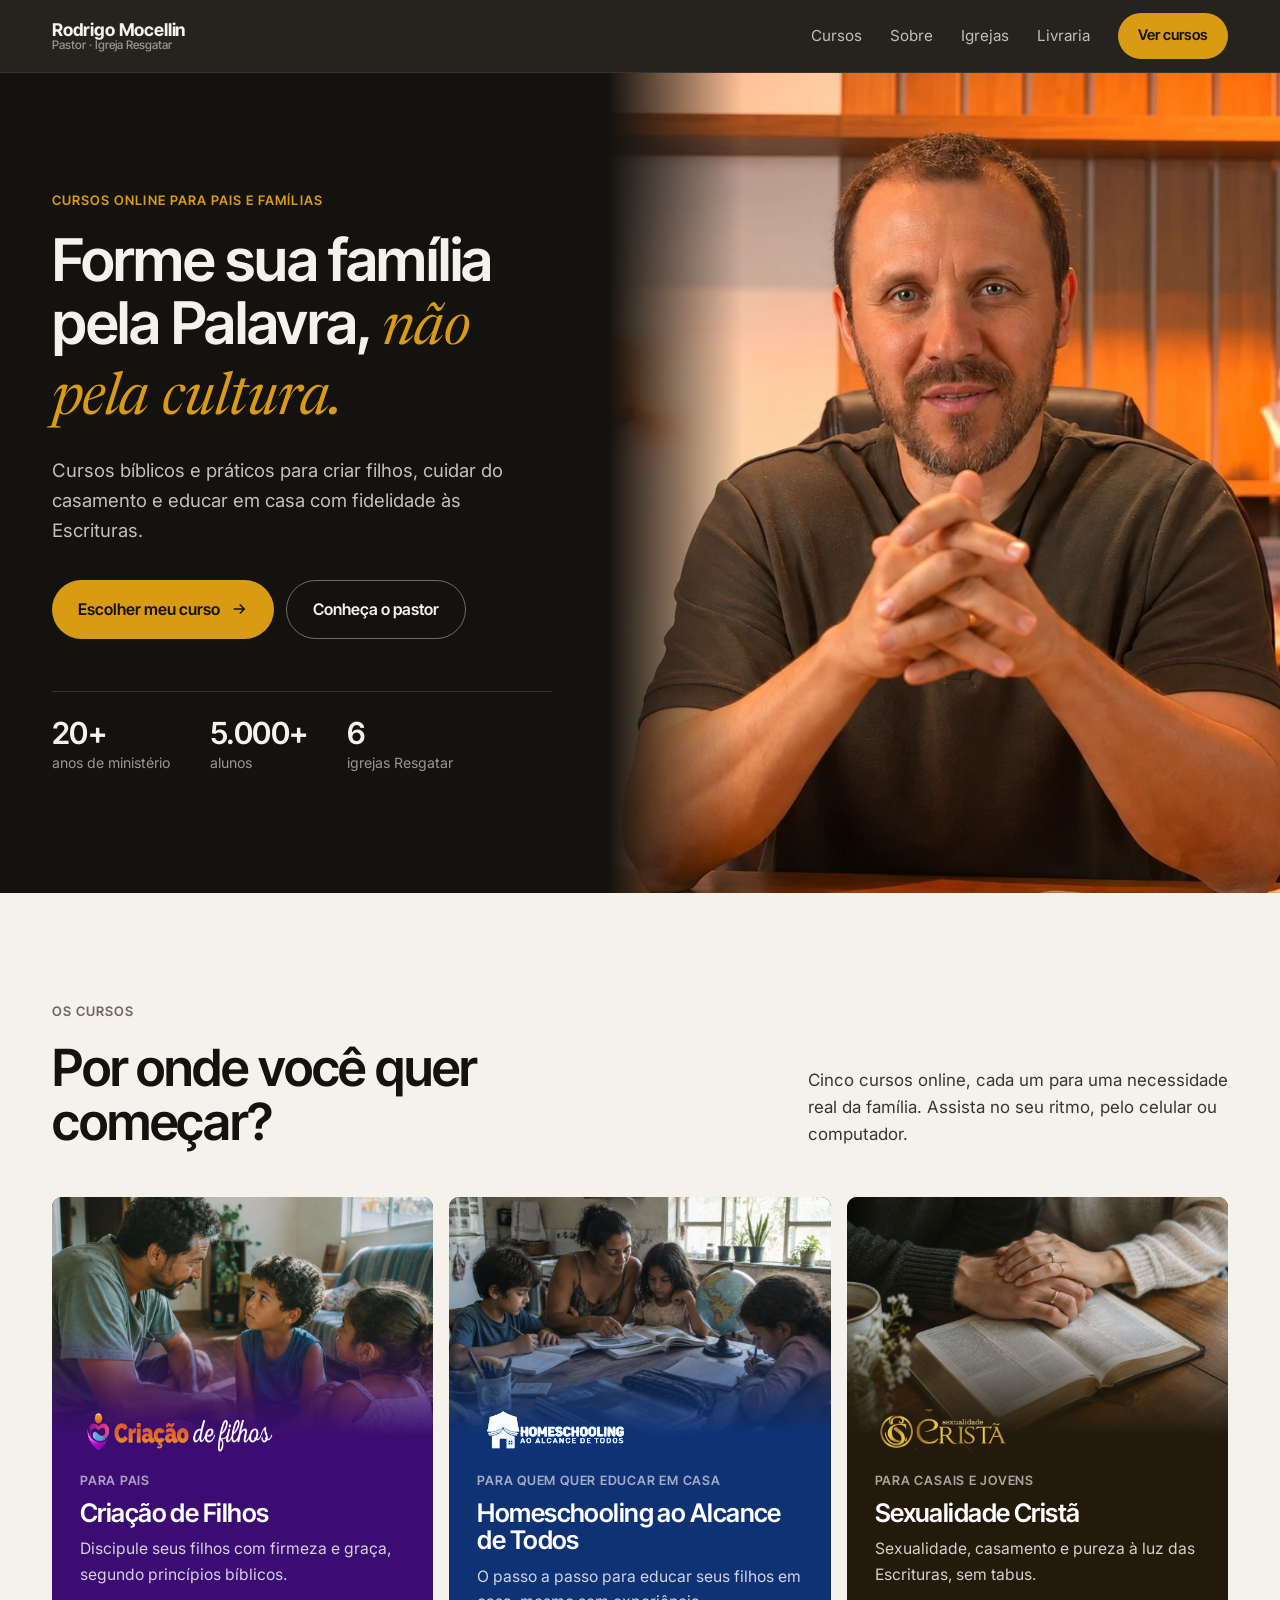
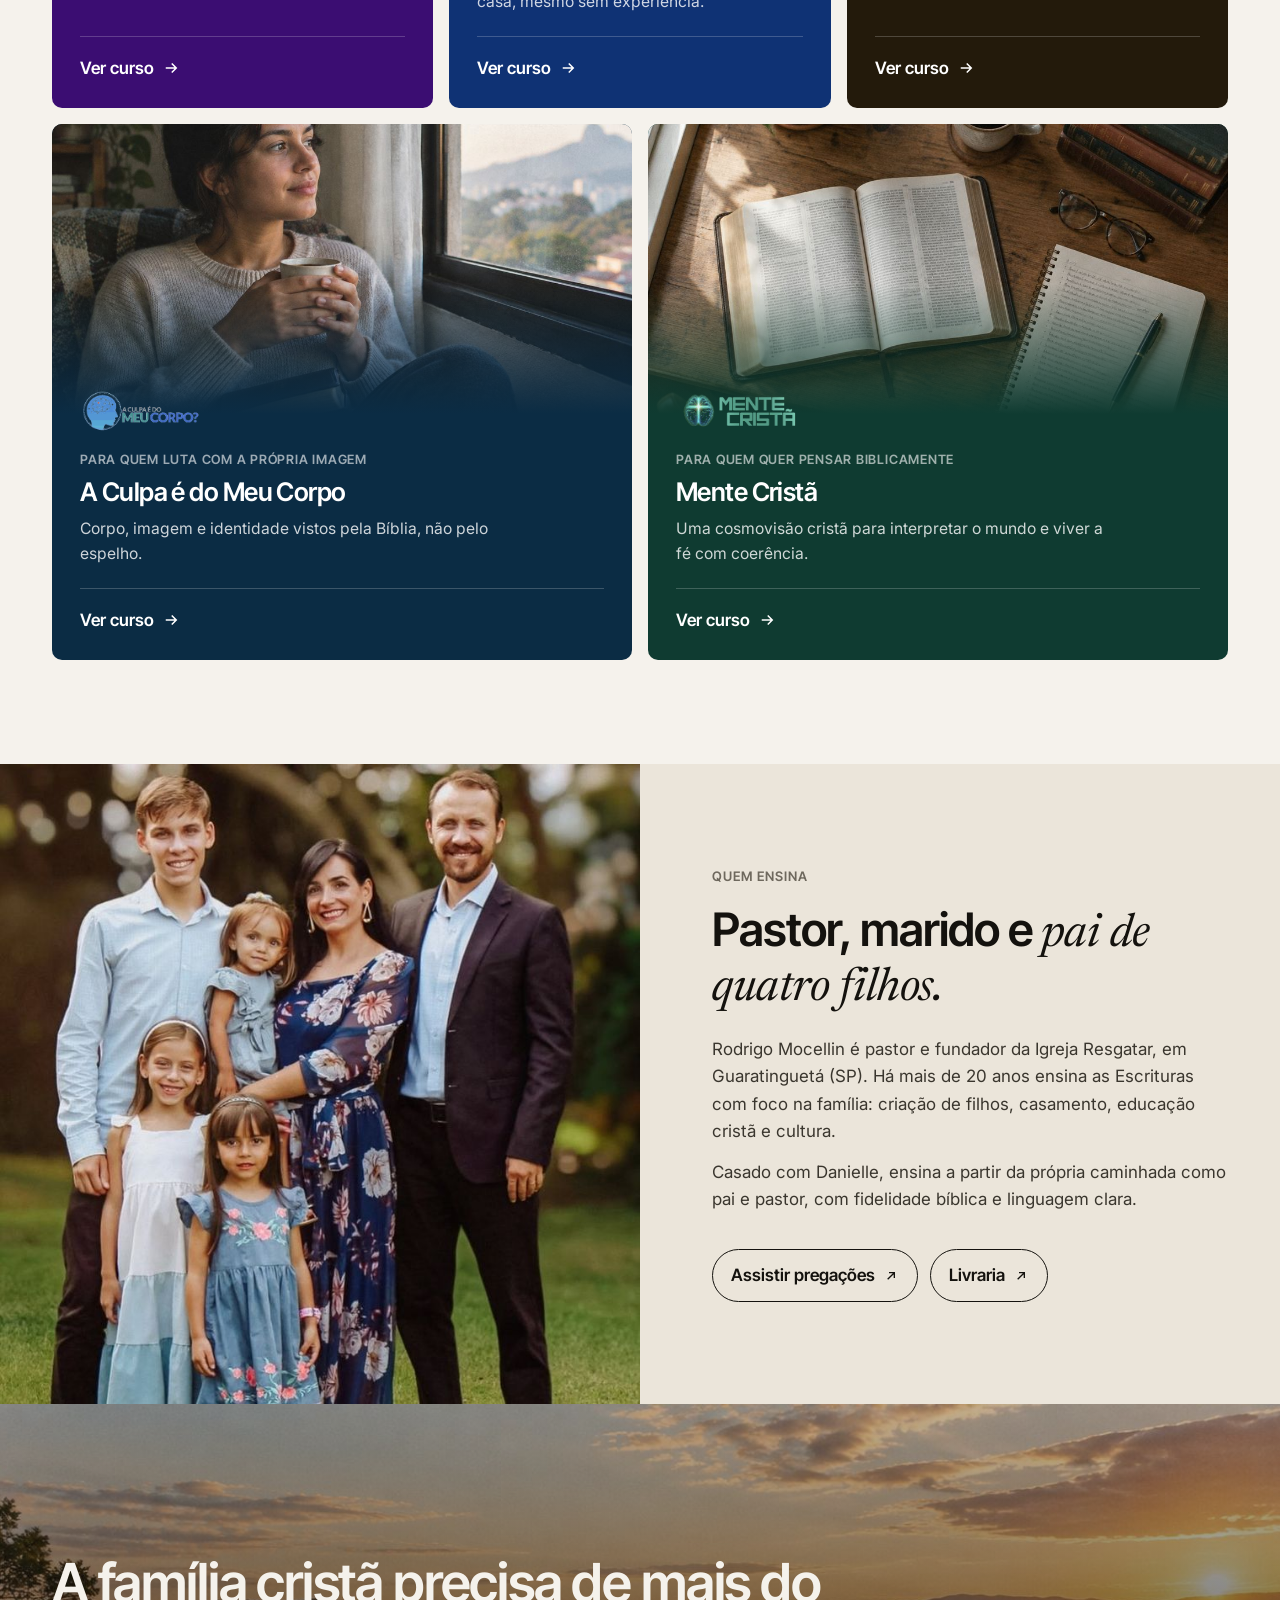
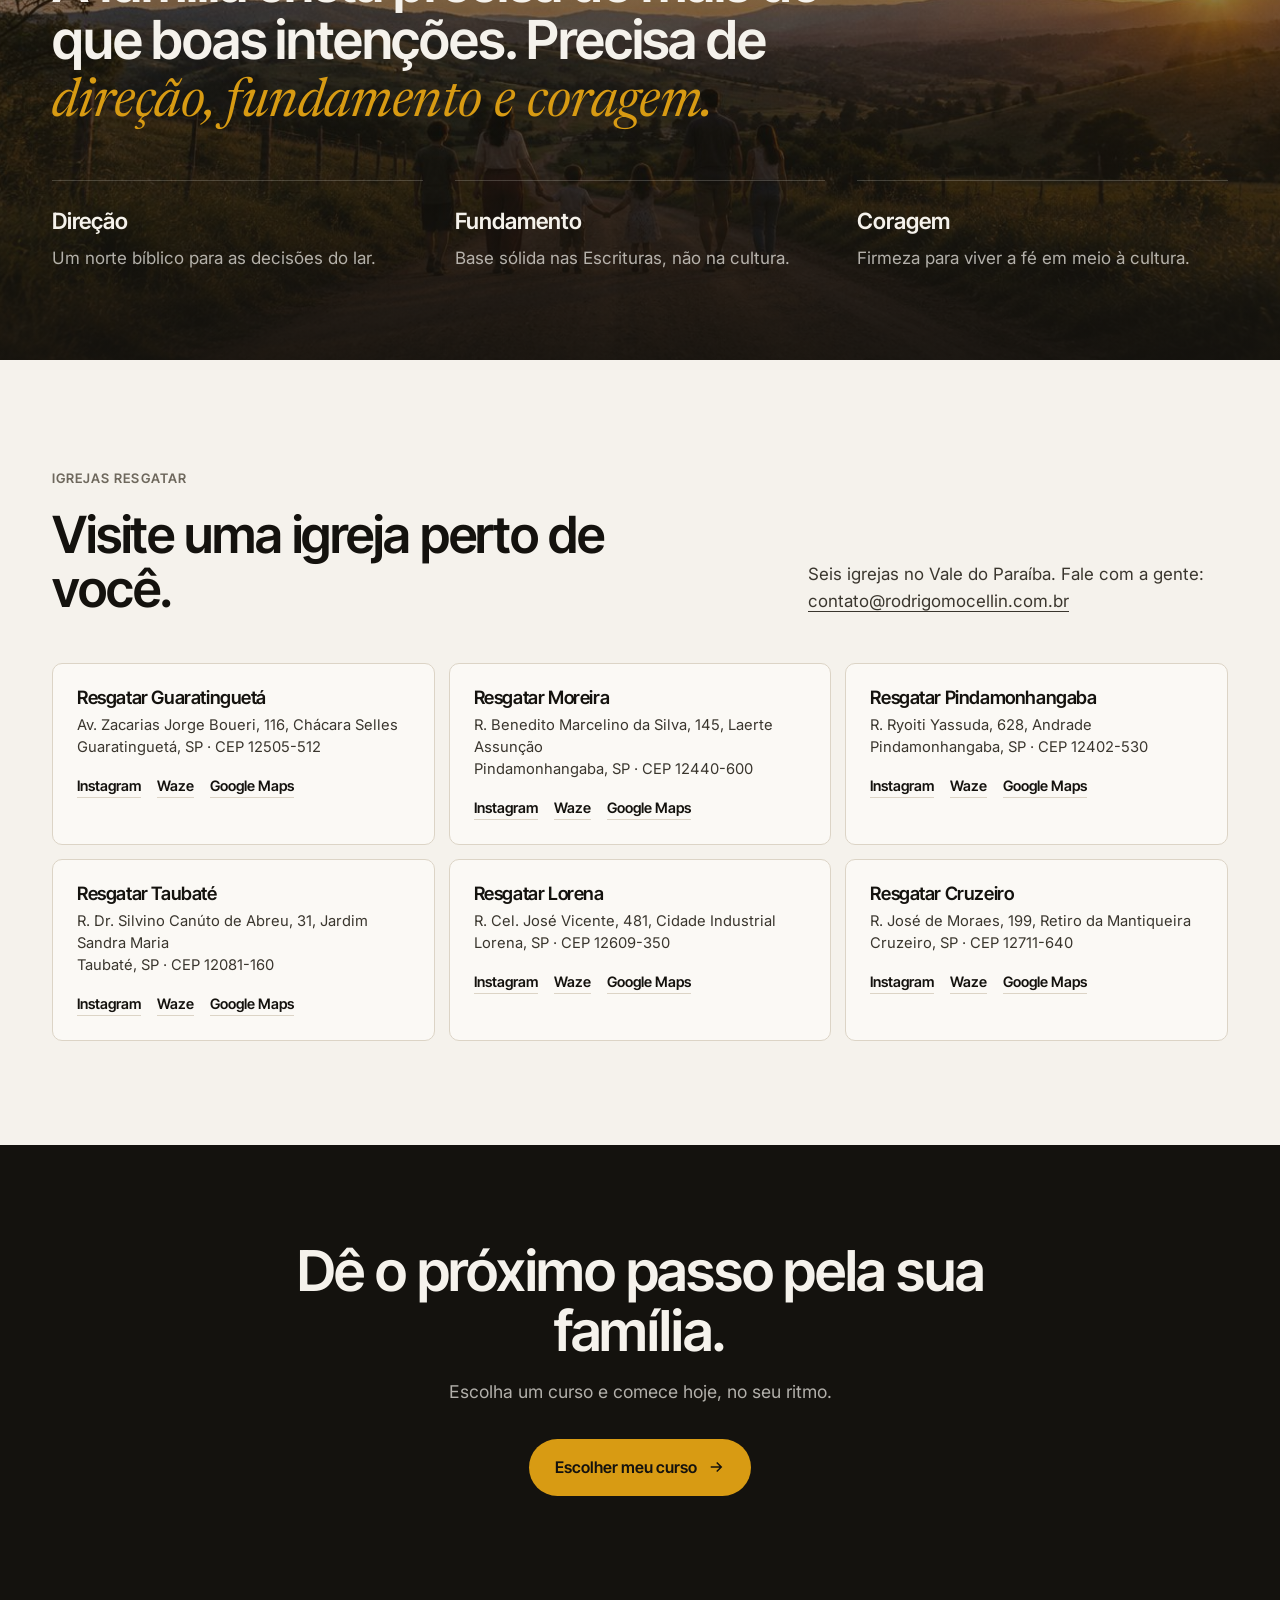
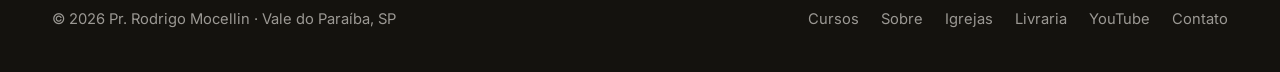
==== commit a644563d: "Copy sem travessões Co-Authored-By: Claude Opus 5.5 <noreply@anthropic.com> Claude-Session: https://" ====
--- a/index.html
+++ b/index.html
@@ -3,21 +3,30 @@
 <head>
 <meta charset="UTF-8">
 <meta name="viewport" content="width=device-width, initial-scale=1.0">
-<title>Pr. Rodrigo Mocellin — Cursos bíblicos para a família cristã</title>
+<title>Pr. Rodrigo Mocellin | Cursos bíblicos para a família cristã</title>
 <meta name="description" content="Cursos online, bíblicos e práticos para pais e famílias cristãs: criação de filhos, homeschooling, sexualidade, identidade e cosmovisão cristã. Com o Pr. Rodrigo Mocellin.">
 <link rel="canonical" href="https://prmocellin.netlify.app/">
-<link rel="icon" href="data:image/svg+xml,%3Csvg xmlns='http://www.w3.org/2000/svg' viewBox='0 0 32 32'%3E%3Crect width='32' height='32' rx='6' fill='%2314120E'/%3E%3Ctext x='16' y='22' font-family='Arial' font-weight='700' font-size='15' fill='%23D89B13' text-anchor='middle'%3ERM%3C/text%3E%3C/svg%3E">
+<meta name="robots" content="index, follow, max-image-preview:large">
+<meta name="author" content="Pr. Rodrigo Mocellin">
+<meta name="theme-color" content="#14120E">
+<link rel="icon" href="/favicon.ico" sizes="48x48">
+<link rel="icon" type="image/png" sizes="96x96" href="/favicon-96.png">
+<link rel="icon" type="image/png" sizes="192x192" href="/icon-192.png">
+<link rel="apple-touch-icon" href="/apple-touch-icon.png">
+<link rel="manifest" href="/site.webmanifest">
+<link rel="preload" as="image" href="/assets/img/pastor.jpg" fetchpriority="high">
 <meta property="og:type" content="website">
 <meta property="og:locale" content="pt_BR">
 <meta property="og:site_name" content="Pr. Rodrigo Mocellin">
-<meta property="og:title" content="Pr. Rodrigo Mocellin — Cursos bíblicos para a família cristã">
+<meta property="og:title" content="Pr. Rodrigo Mocellin | Cursos bíblicos para a família cristã">
 <meta property="og:description" content="Forme sua família pela Palavra, não pela cultura. Cursos online, bíblicos e práticos com o Pr. Rodrigo Mocellin.">
 <meta property="og:url" content="https://prmocellin.netlify.app/">
 <meta property="og:image" content="https://prmocellin.netlify.app/og-image.jpg">
 <meta property="og:image:width" content="1200">
 <meta property="og:image:height" content="630">
+<meta property="og:image:alt" content="Pr. Rodrigo Mocellin">
 <meta name="twitter:card" content="summary_large_image">
-<meta name="twitter:title" content="Pr. Rodrigo Mocellin — Cursos bíblicos para a família cristã">
+<meta name="twitter:title" content="Pr. Rodrigo Mocellin | Cursos bíblicos para a família cristã">
 <meta name="twitter:description" content="Forme sua família pela Palavra, não pela cultura. Cursos online, bíblicos e práticos com o Pr. Rodrigo Mocellin.">
 <meta name="twitter:image" content="https://prmocellin.netlify.app/og-image.jpg">
 <link rel="preconnect" href="https://fonts.googleapis.com">
@@ -25,6 +34,184 @@
 <link href="https://fonts.googleapis.com/css2?family=Inter+Tight:wght@500;600;700;800&family=Inter:wght@400;500;600&family=Newsreader:ital,opsz,wght@1,6..72,400;1,6..72,500&display=swap" rel="stylesheet">
 <link rel="stylesheet" href="/assets/site.css">
 <script src="/black-friday.js"></script>
+<script type="application/ld+json">
+{
+ "@context": "https://schema.org",
+ "@graph": [
+  {
+   "@type": "WebSite",
+   "@id": "https://prmocellin.netlify.app/#site",
+   "url": "https://prmocellin.netlify.app/",
+   "name": "Pr. Rodrigo Mocellin",
+   "inLanguage": "pt-BR",
+   "publisher": {
+    "@id": "https://prmocellin.netlify.app/#pastor"
+   }
+  },
+  {
+   "@type": "Person",
+   "@id": "https://prmocellin.netlify.app/#pastor",
+   "name": "Rodrigo Mocellin",
+   "honorificPrefix": "Pr.",
+   "jobTitle": "Pastor e professor",
+   "description": "Pastor e fundador da Igreja Resgatar, em Guaratinguetá (SP). Há mais de 20 anos ensina as Escrituras com foco na família: criação de filhos, casamento, educação cristã e cultura.",
+   "image": "https://prmocellin.netlify.app/assets/img/pastor.jpg",
+   "url": "https://prmocellin.netlify.app/",
+   "email": "contato@rodrigomocellin.com.br",
+   "address": {
+    "@type": "PostalAddress",
+    "addressLocality": "Guaratinguetá",
+    "addressRegion": "SP",
+    "addressCountry": "BR"
+   },
+   "knowsAbout": [
+    "Criação de filhos",
+    "Homeschooling",
+    "Educação cristã",
+    "Aconselhamento bíblico",
+    "Sexualidade cristã",
+    "Cosmovisão cristã",
+    "Teologia"
+   ],
+   "worksFor": {
+    "@id": "https://prmocellin.netlify.app/#resgatar"
+   },
+   "sameAs": [
+    "https://www.youtube.com/@PastorRodrigoMocellin",
+    "https://livrariadorodrigo.com.br"
+   ]
+  },
+  {
+   "@type": "Organization",
+   "@id": "https://prmocellin.netlify.app/#resgatar",
+   "name": "Igreja Resgatar",
+   "url": "https://prmocellin.netlify.app/#igrejas",
+   "founder": {
+    "@id": "https://prmocellin.netlify.app/#pastor"
+   },
+   "sameAs": [
+    "https://www.instagram.com/igreja_resgatar/"
+   ],
+   "subOrganization": [
+    {
+     "@type": "Church",
+     "name": "Resgatar Guaratinguetá",
+     "url": "https://www.instagram.com/igreja_resgatar/",
+     "address": {
+      "@type": "PostalAddress",
+      "streetAddress": "Av. Zacarias Jorge Boueri, 116, Chácara Selles",
+      "addressLocality": "Guaratinguetá",
+      "addressRegion": "SP",
+      "postalCode": "12505-512",
+      "addressCountry": "BR"
+     }
+    },
+    {
+     "@type": "Church",
+     "name": "Resgatar Moreira",
+     "url": "https://www.instagram.com/resgatarmoreira/",
+     "address": {
+      "@type": "PostalAddress",
+      "streetAddress": "R. Benedito Marcelino da Silva, 145, Laerte Assunção",
+      "addressLocality": "Pindamonhangaba",
+      "addressRegion": "SP",
+      "postalCode": "12440-600",
+      "addressCountry": "BR"
+     }
+    },
+    {
+     "@type": "Church",
+     "name": "Resgatar Pindamonhangaba",
+     "url": "https://www.instagram.com/igrejaresgatarpinda/",
+     "address": {
+      "@type": "PostalAddress",
+      "streetAddress": "R. Ryoiti Yassuda, 628, Andrade",
+      "addressLocality": "Pindamonhangaba",
+      "addressRegion": "SP",
+      "postalCode": "12402-530",
+      "addressCountry": "BR"
+     }
+    },
+    {
+     "@type": "Church",
+     "name": "Resgatar Taubaté",
+     "url": "https://www.instagram.com/resgatartaubate/",
+     "address": {
+      "@type": "PostalAddress",
+      "streetAddress": "R. Dr. Silvino Canúto de Abreu, 31, Jardim Sandra Maria",
+      "addressLocality": "Taubaté",
+      "addressRegion": "SP",
+      "postalCode": "12081-160",
+      "addressCountry": "BR"
+     }
+    },
+    {
+     "@type": "Church",
+     "name": "Resgatar Lorena",
+     "url": "https://www.instagram.com/resgatarlorena/",
+     "address": {
+      "@type": "PostalAddress",
+      "streetAddress": "R. Cel. José Vicente, 481, Cidade Industrial",
+      "addressLocality": "Lorena",
+      "addressRegion": "SP",
+      "postalCode": "12609-350",
+      "addressCountry": "BR"
+     }
+    },
+    {
+     "@type": "Church",
+     "name": "Resgatar Cruzeiro",
+     "url": "https://www.instagram.com/resgatarcruzeiro/",
+     "address": {
+      "@type": "PostalAddress",
+      "streetAddress": "R. José de Moraes, 199, Retiro da Mantiqueira",
+      "addressLocality": "Cruzeiro",
+      "addressRegion": "SP",
+      "postalCode": "12711-640",
+      "addressCountry": "BR"
+     }
+    }
+   ]
+  },
+  {
+   "@type": "ItemList",
+   "name": "Cursos online do Pr. Rodrigo Mocellin",
+   "itemListElement": [
+    {
+     "@type": "ListItem",
+     "position": 1,
+     "url": "https://prmocellin.netlify.app/criacaodefilhos/",
+     "name": "Criação de Filhos"
+    },
+    {
+     "@type": "ListItem",
+     "position": 2,
+     "url": "https://prmocellin.netlify.app/homeschooling/",
+     "name": "Homeschooling ao Alcance de Todos"
+    },
+    {
+     "@type": "ListItem",
+     "position": 3,
+     "url": "https://prmocellin.netlify.app/sexualidadecrista/",
+     "name": "Sexualidade Cristã"
+    },
+    {
+     "@type": "ListItem",
+     "position": 4,
+     "url": "https://prmocellin.netlify.app/culpadomeucorpo/",
+     "name": "A Culpa é do Meu Corpo"
+    },
+    {
+     "@type": "ListItem",
+     "position": 5,
+     "url": "https://prmocellin.netlify.app/mentecrista/",
+     "name": "Mente Cristã"
+    }
+   ]
+  }
+ ]
+}
+</script>
 <style>
   /* Hero: foto ocupando metade da tela, de ponta a ponta (só enquadrada, nunca esticada) */
   .hero{position:relative;display:grid;grid-template-columns:minmax(0,.95fr) minmax(0,1.05fr);background:var(--ink);color:var(--paper);min-height:min(820px,calc(100vh - var(--bfh,0px) - 72px))}
@@ -126,6 +313,8 @@
     .hero-photo img{object-position:52% 30%}
     .hero-photo::before{background:linear-gradient(180deg,rgba(20,18,14,0) 50%,var(--ink) 100%)}
     .hero-copy{margin-top:-170px;padding:0 20px 56px}
+    .bf-chip{font-size:.84rem;white-space:nowrap;gap:8px;padding:5px 12px 5px 5px}
+    .bf-chip b{font-size:.72rem}
     .hero h1{font-size:2.45rem}
     .hero .lead{font-size:1.04rem}
     .hero-actions .btn{flex:1 1 100%}
@@ -145,6 +334,7 @@
 </style>
 </head>
 <body>
+<a class="skip" href="#inicio">Pular para o conteúdo</a>
 
 <div class="bfbar bf-only" role="region" aria-label="Black Friday">
   <div class="wrap">
@@ -158,7 +348,7 @@
 <header class="site-header">
   <div class="wrap nav">
     <a href="#inicio" class="brand">Rodrigo Mocellin<small>Pastor · Igreja Resgatar</small></a>
-    <nav class="nav-links" id="nav">
+    <nav class="nav-links" id="nav" aria-label="Menu principal">
       <a href="#cursos">Cursos</a>
       <a href="#sobre">Sobre</a>
       <a href="#igrejas">Igrejas</a>
@@ -205,11 +395,11 @@
       </div>
     </div>
     <div class="bfx-grid">
-      <a class="bfx-card" href="/criacaodefilhos/"><div class="bfx-ph"><img src="/assets/img/curso-criacao.jpg" width="1000" height="753" loading="lazy" alt=""><span class="bfx-off">-34%</span></div><div class="bfx-bd"><span class="bfx-n">Criação de Filhos</span><span class="bfx-p"><s>De R$ 250</s><b>R$ 165</b></span><span class="bfx-go">Quero essa oferta →</span></div></a>
-      <a class="bfx-card" href="/homeschooling/"><div class="bfx-ph"><img src="/assets/img/curso-homeschooling.jpg" width="1000" height="753" loading="lazy" alt=""><span class="bfx-off">-34%</span></div><div class="bfx-bd"><span class="bfx-n">Homeschooling ao Alcance de Todos</span><span class="bfx-p"><s>De R$ 250</s><b>R$ 165</b></span><span class="bfx-go">Quero essa oferta →</span></div></a>
-      <a class="bfx-card" href="/sexualidadecrista/"><div class="bfx-ph"><img src="/assets/img/curso-sexualidade.jpg" width="1000" height="753" loading="lazy" alt=""><span class="bfx-off">-32%</span></div><div class="bfx-bd"><span class="bfx-n">Sexualidade Cristã</span><span class="bfx-p"><s>De R$ 149</s><b>R$ 100</b></span><span class="bfx-go">Quero essa oferta →</span></div></a>
-      <a class="bfx-card" href="/culpadomeucorpo/"><div class="bfx-ph"><img src="/assets/img/curso-culpa.jpg" width="1000" height="753" loading="lazy" alt=""><span class="bfx-off">-33%</span></div><div class="bfx-bd"><span class="bfx-n">A Culpa é do Meu Corpo</span><span class="bfx-p"><s>De R$ 249</s><b>R$ 165</b></span><span class="bfx-go">Quero essa oferta →</span></div></a>
-      <a class="bfx-card" href="/mentecrista/"><div class="bfx-ph"><img src="/assets/img/curso-mente.jpg" width="1000" height="753" loading="lazy" alt=""><span class="bfx-off">-58%</span></div><div class="bfx-bd"><span class="bfx-n">Mente Cristã</span><span class="bfx-p"><s>De R$ 399</s><b>R$ 165</b></span><span class="bfx-go">Quero essa oferta →</span></div></a>
+      <a class="bfx-card" href="/criacaodefilhos/"><div class="bfx-ph"><img src="/assets/img/curso-criacao.jpg" width="1000" height="753" loading="lazy" alt=""><span class="bfx-off">-34%</span></div><div class="bfx-bd"><span class="bfx-n">Criação de Filhos</span><span class="bfx-p"><s>De R$ 250</s><b>R$ 165</b></span><span class="bfx-go">Aproveitar →</span></div></a>
+      <a class="bfx-card" href="/homeschooling/"><div class="bfx-ph"><img src="/assets/img/curso-homeschooling.jpg" width="1000" height="753" loading="lazy" alt=""><span class="bfx-off">-34%</span></div><div class="bfx-bd"><span class="bfx-n">Homeschooling ao Alcance de Todos</span><span class="bfx-p"><s>De R$ 250</s><b>R$ 165</b></span><span class="bfx-go">Aproveitar →</span></div></a>
+      <a class="bfx-card" href="/sexualidadecrista/"><div class="bfx-ph"><img src="/assets/img/curso-sexualidade.jpg" width="1000" height="753" loading="lazy" alt=""><span class="bfx-off">-32%</span></div><div class="bfx-bd"><span class="bfx-n">Sexualidade Cristã</span><span class="bfx-p"><s>De R$ 149</s><b>R$ 100</b></span><span class="bfx-go">Aproveitar →</span></div></a>
+      <a class="bfx-card" href="/culpadomeucorpo/"><div class="bfx-ph"><img src="/assets/img/curso-culpa.jpg" width="1000" height="753" loading="lazy" alt=""><span class="bfx-off">-33%</span></div><div class="bfx-bd"><span class="bfx-n">A Culpa é do Meu Corpo</span><span class="bfx-p"><s>De R$ 249</s><b>R$ 165</b></span><span class="bfx-go">Aproveitar →</span></div></a>
+      <a class="bfx-card" href="/mentecrista/"><div class="bfx-ph"><img src="/assets/img/curso-mente.jpg" width="1000" height="753" loading="lazy" alt=""><span class="bfx-off">-58%</span></div><div class="bfx-bd"><span class="bfx-n">Mente Cristã</span><span class="bfx-p"><s>De R$ 399</s><b>R$ 165</b></span><span class="bfx-go">Aproveitar →</span></div></a>
     </div>
   </div>
 </section>
@@ -286,7 +476,7 @@
     <span class="label">Quem ensina</span>
     <h2>Pastor, marido e <em class="s">pai de quatro filhos.</em></h2>
     <p>Rodrigo Mocellin é pastor e fundador da Igreja Resgatar, em Guaratinguetá (SP). Há mais de 20 anos ensina as Escrituras com foco na família: criação de filhos, casamento, educação cristã e cultura.</p>
-    <p>Casado com Danielle, ensina a partir da própria caminhada como pai e pastor — com fidelidade bíblica e linguagem clara.</p>
+    <p>Casado com Danielle, ensina a partir da própria caminhada como pai e pastor, com fidelidade bíblica e linguagem clara.</p>
     <div class="about-links">
       <a href="https://www.youtube.com/@PastorRodrigoMocellin" target="_blank" rel="noopener">Assistir pregações <svg viewBox="0 0 24 24" fill="none" stroke="currentColor" stroke-width="2"><path d="M7 17L17 7M9 7h8v8"/></svg></a>
       <a href="https://livrariadorodrigo.com.br" target="_blank" rel="noopener">Livraria <svg viewBox="0 0 24 24" fill="none" stroke="currentColor" stroke-width="2"><path d="M7 17L17 7M9 7h8v8"/></svg></a>
@@ -311,7 +501,38 @@
       <div><span class="label">Igrejas Resgatar</span><h2>Visite uma igreja perto de você.</h2></div>
       <p>Seis igrejas no Vale do Paraíba. Fale com a gente: <a href="mailto:contato@rodrigomocellin.com.br" style="border-bottom:1.5px solid currentColor">contato@rodrigomocellin.com.br</a></p>
     </div>
-    <div class="churches" id="churchList"></div>
+    <div class="churches">
+      <div class="church fade">
+        <h3>Resgatar Guaratinguetá</h3>
+        <address>Av. Zacarias Jorge Boueri, 116, Chácara Selles<br>Guaratinguetá, SP · CEP 12505-512</address>
+        <div class="links"><a href="https://www.instagram.com/igreja_resgatar/" target="_blank" rel="noopener">Instagram</a><a href="https://waze.com/ul?q=Av.%20Zacarias%20Jorge%20Boueri%2C%20116%2C%20Ch%C3%A1cara%20Selles%2C%20Guaratinguet%C3%A1%20-%20SP%2C%2012505-512&amp;navigate=yes" target="_blank" rel="noopener">Waze</a><a href="https://www.google.com/maps/search/?api=1&amp;query=Av.%20Zacarias%20Jorge%20Boueri%2C%20116%2C%20Ch%C3%A1cara%20Selles%2C%20Guaratinguet%C3%A1%20-%20SP%2C%2012505-512" target="_blank" rel="noopener">Google Maps</a></div>
+      </div>
+      <div class="church fade">
+        <h3>Resgatar Moreira</h3>
+        <address>R. Benedito Marcelino da Silva, 145, Laerte Assunção<br>Pindamonhangaba, SP · CEP 12440-600</address>
+        <div class="links"><a href="https://www.instagram.com/resgatarmoreira/" target="_blank" rel="noopener">Instagram</a><a href="https://waze.com/ul?q=R.%20Benedito%20Marcelino%20da%20Silva%2C%20145%2C%20Laerte%20Assun%C3%A7%C3%A3o%2C%20Pindamonhangaba%20-%20SP%2C%2012440-600&amp;navigate=yes" target="_blank" rel="noopener">Waze</a><a href="https://www.google.com/maps/search/?api=1&amp;query=R.%20Benedito%20Marcelino%20da%20Silva%2C%20145%2C%20Laerte%20Assun%C3%A7%C3%A3o%2C%20Pindamonhangaba%20-%20SP%2C%2012440-600" target="_blank" rel="noopener">Google Maps</a></div>
+      </div>
+      <div class="church fade">
+        <h3>Resgatar Pindamonhangaba</h3>
+        <address>R. Ryoiti Yassuda, 628, Andrade<br>Pindamonhangaba, SP · CEP 12402-530</address>
+        <div class="links"><a href="https://www.instagram.com/igrejaresgatarpinda/" target="_blank" rel="noopener">Instagram</a><a href="https://waze.com/ul?q=R.%20Ryoiti%20Yassuda%2C%20628%2C%20Andrade%2C%20Pindamonhangaba%20-%20SP%2C%2012402-530&amp;navigate=yes" target="_blank" rel="noopener">Waze</a><a href="https://www.google.com/maps/search/?api=1&amp;query=R.%20Ryoiti%20Yassuda%2C%20628%2C%20Andrade%2C%20Pindamonhangaba%20-%20SP%2C%2012402-530" target="_blank" rel="noopener">Google Maps</a></div>
+      </div>
+      <div class="church fade">
+        <h3>Resgatar Taubaté</h3>
+        <address>R. Dr. Silvino Canúto de Abreu, 31, Jardim Sandra Maria<br>Taubaté, SP · CEP 12081-160</address>
+        <div class="links"><a href="https://www.instagram.com/resgatartaubate/" target="_blank" rel="noopener">Instagram</a><a href="https://waze.com/ul?q=R.%20Dr.%20Silvino%20Can%C3%BAto%20de%20Abreu%2C%2031%2C%20Jardim%20Sandra%20Maria%2C%20Taubat%C3%A9%20-%20SP%2C%2012081-160&amp;navigate=yes" target="_blank" rel="noopener">Waze</a><a href="https://www.google.com/maps/search/?api=1&amp;query=R.%20Dr.%20Silvino%20Can%C3%BAto%20de%20Abreu%2C%2031%2C%20Jardim%20Sandra%20Maria%2C%20Taubat%C3%A9%20-%20SP%2C%2012081-160" target="_blank" rel="noopener">Google Maps</a></div>
+      </div>
+      <div class="church fade">
+        <h3>Resgatar Lorena</h3>
+        <address>R. Cel. José Vicente, 481, Cidade Industrial<br>Lorena, SP · CEP 12609-350</address>
+        <div class="links"><a href="https://www.instagram.com/resgatarlorena/" target="_blank" rel="noopener">Instagram</a><a href="https://waze.com/ul?q=R.%20Cel.%20Jos%C3%A9%20Vicente%2C%20481%2C%20Cidade%20Industrial%2C%20Lorena%20-%20SP%2C%2012609-350&amp;navigate=yes" target="_blank" rel="noopener">Waze</a><a href="https://www.google.com/maps/search/?api=1&amp;query=R.%20Cel.%20Jos%C3%A9%20Vicente%2C%20481%2C%20Cidade%20Industrial%2C%20Lorena%20-%20SP%2C%2012609-350" target="_blank" rel="noopener">Google Maps</a></div>
+      </div>
+      <div class="church fade">
+        <h3>Resgatar Cruzeiro</h3>
+        <address>R. José de Moraes, 199, Retiro da Mantiqueira<br>Cruzeiro, SP · CEP 12711-640</address>
+        <div class="links"><a href="https://www.instagram.com/resgatarcruzeiro/" target="_blank" rel="noopener">Instagram</a><a href="https://waze.com/ul?q=R.%20Jos%C3%A9%20de%20Moraes%2C%20199%2C%20Retiro%20da%20Mantiqueira%2C%20Cruzeiro%20-%20SP%2C%2012711-640&amp;navigate=yes" target="_blank" rel="noopener">Waze</a><a href="https://www.google.com/maps/search/?api=1&amp;query=R.%20Jos%C3%A9%20de%20Moraes%2C%20199%2C%20Retiro%20da%20Mantiqueira%2C%20Cruzeiro%20-%20SP%2C%2012711-640" target="_blank" rel="noopener">Google Maps</a></div>
+      </div>
+    </div>
   </div>
 </section>
 
@@ -333,30 +554,6 @@
   </div>
 </footer>
 
-<script>
-(function(){
-  // Igrejas Resgatar
-  var igrejas = [
-    ['Guaratinguetá','Av. Zacarias Jorge Boueri, 116 — Chácara Selles','Guaratinguetá — SP, CEP 12505-512','igreja_resgatar'],
-    ['Moreira','R. Benedito Marcelino da Silva, 145 — Laerte Assunção','Pindamonhangaba — SP, CEP 12440-600','resgatarmoreira'],
-    ['Pindamonhangaba','R. Ryoiti Yassuda, 628 — Andrade','Pindamonhangaba — SP, CEP 12402-530','igrejaresgatarpinda'],
-    ['Taubaté','R. Dr. Silvino Canúto de Abreu, 31 — Jardim Sandra Maria','Taubaté — SP, CEP 12081-160','resgatartaubate'],
-    ['Lorena','R. Cel. José Vicente, 481 — Cidade Industrial','Lorena — SP, CEP 12609-350','resgatarlorena'],
-    ['Cruzeiro','R. José de Moraes, 199 — Retiro da Mantiqueira','Cruzeiro — SP, CEP 12711-640','resgatarcruzeiro']
-  ];
-  var list = document.getElementById('churchList');
-  igrejas.forEach(function(c){
-    var q = encodeURIComponent(c[1].replace(' — ', ', ') + ', ' + c[2].replace(' — ', ' - ').replace(', CEP', ','));
-    var el = document.createElement('div');
-    el.className = 'church fade';
-    el.innerHTML = '<h3>Resgatar ' + c[0] + '</h3><address>' + c[1] + '<br>' + c[2] + '</address>' +
-      '<div class="links"><a href="https://www.instagram.com/' + c[3] + '/" target="_blank" rel="noopener">Instagram</a>' +
-      '<a href="https://waze.com/ul?q=' + q + '&navigate=yes" target="_blank" rel="noopener">Waze</a>' +
-      '<a href="https://www.google.com/maps/search/?api=1&query=' + q + '" target="_blank" rel="noopener">Google Maps</a></div>';
-    list.appendChild(el);
-  });
-})();
-</script>
 <script src="/assets/site.js"></script>
 </body>
 </html>
--- a/assets/site.css
+++ b/assets/site.css
@@ -13,6 +13,9 @@
 .wrap{max-width:1240px;margin:0 auto;padding:0 32px}
 h1,h2,h3,h4{font-family:var(--head);font-weight:600;letter-spacing:-.022em;line-height:1.06}
 em.s{font-family:var(--serif);font-style:italic;font-weight:400;letter-spacing:-.01em}
+.skip{position:absolute;left:12px;top:-60px;z-index:100;background:var(--gold);color:var(--ink);font-family:var(--head);font-weight:700;padding:10px 16px;border-radius:8px;transition:top .2s}
+.skip:focus{top:12px}
+:focus-visible{outline:3px solid var(--gold);outline-offset:3px;border-radius:4px}
 .label{display:inline-block;font-family:var(--head);font-size:.82rem;font-weight:600;letter-spacing:.08em;text-transform:uppercase;color:var(--muted);margin-bottom:18px}
 
 /* Botões */
@@ -128,6 +131,12 @@
   .brand img{height:34px}
   .bfbar .wrap{gap:4px 14px;font-size:.84rem;justify-content:space-between}
   .bfbar .t2,.bfbar .l{display:none}
+}
+@media(max-width:420px){
+  .bfbar .wrap{flex-wrap:nowrap;gap:8px;font-size:.78rem;padding-left:14px;padding-right:14px}
+  .bfbar strong{letter-spacing:0}
+  .bfbar .cd{gap:3px}
+  .bfbar a{white-space:nowrap}
   .bfx{padding:60px 0 68px}
   .bfx-title{margin:18px 0 22px}
   .bfx-row{margin-bottom:36px}
